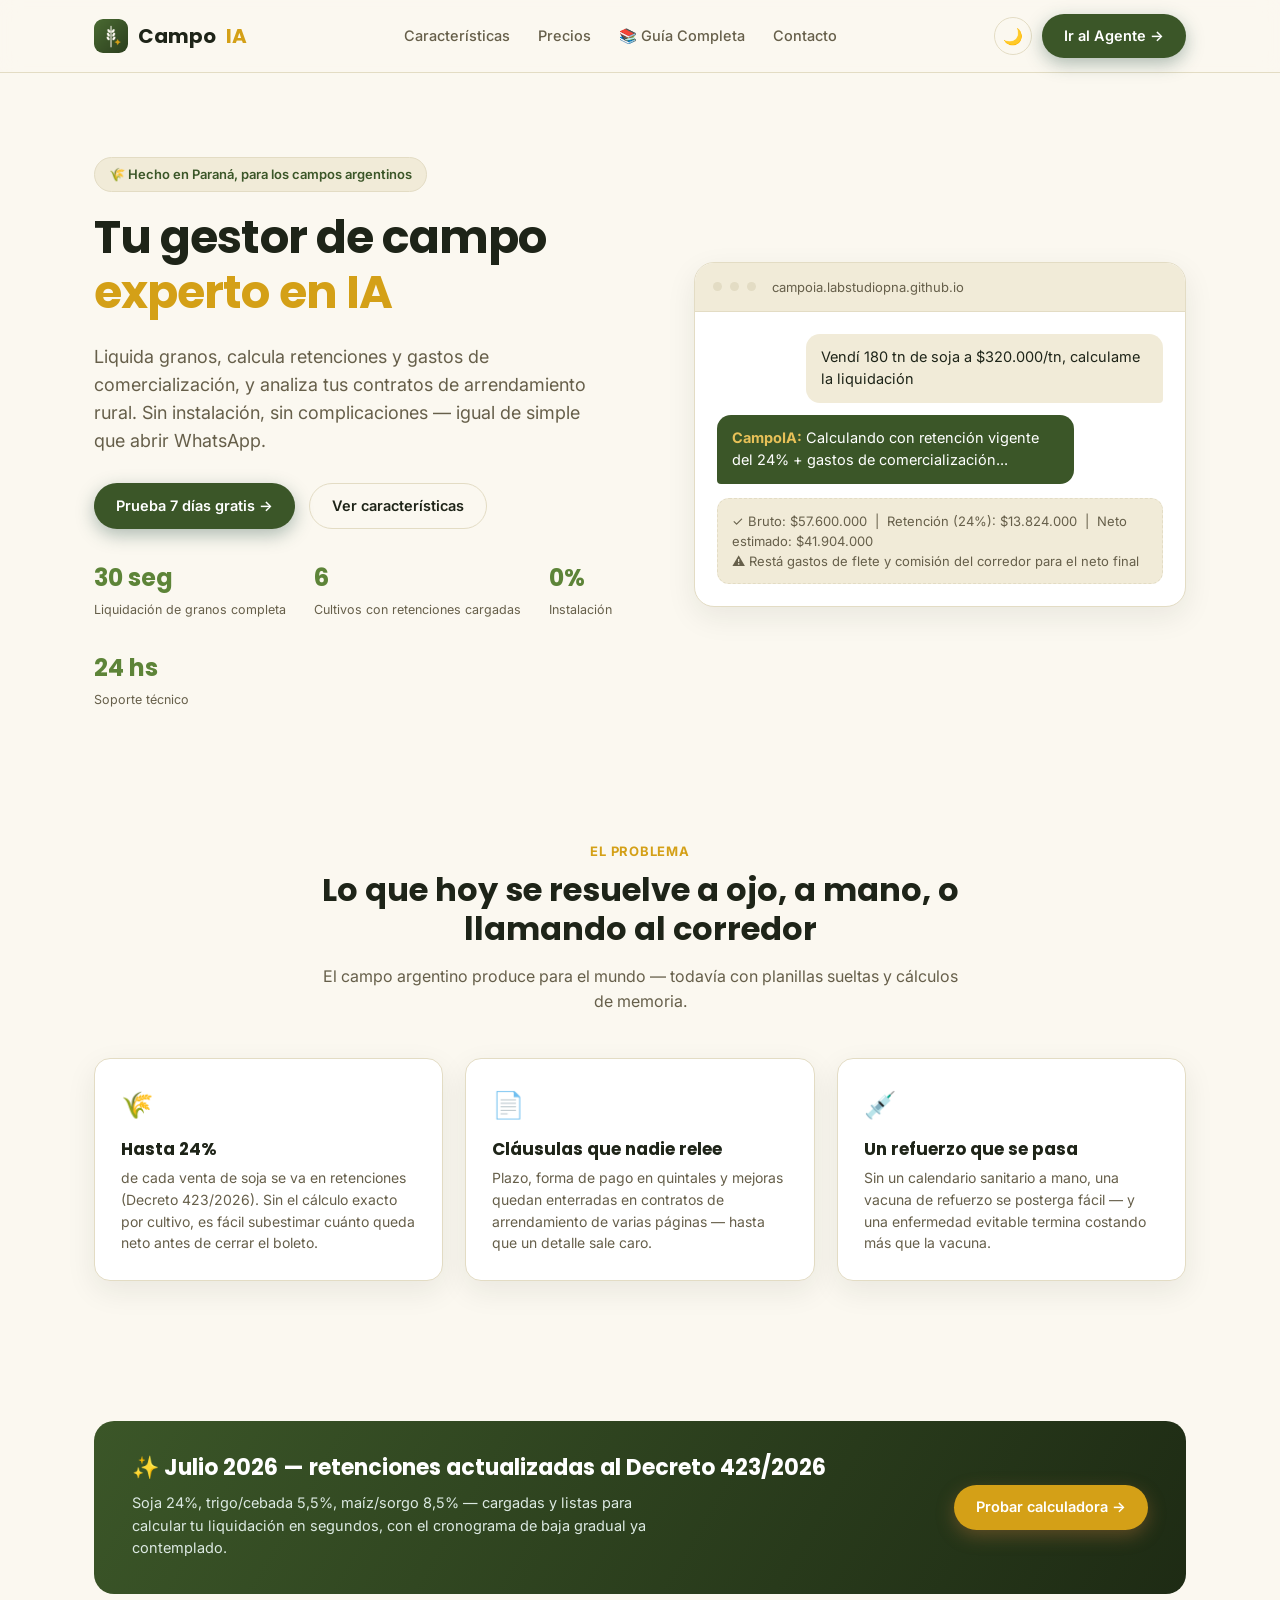
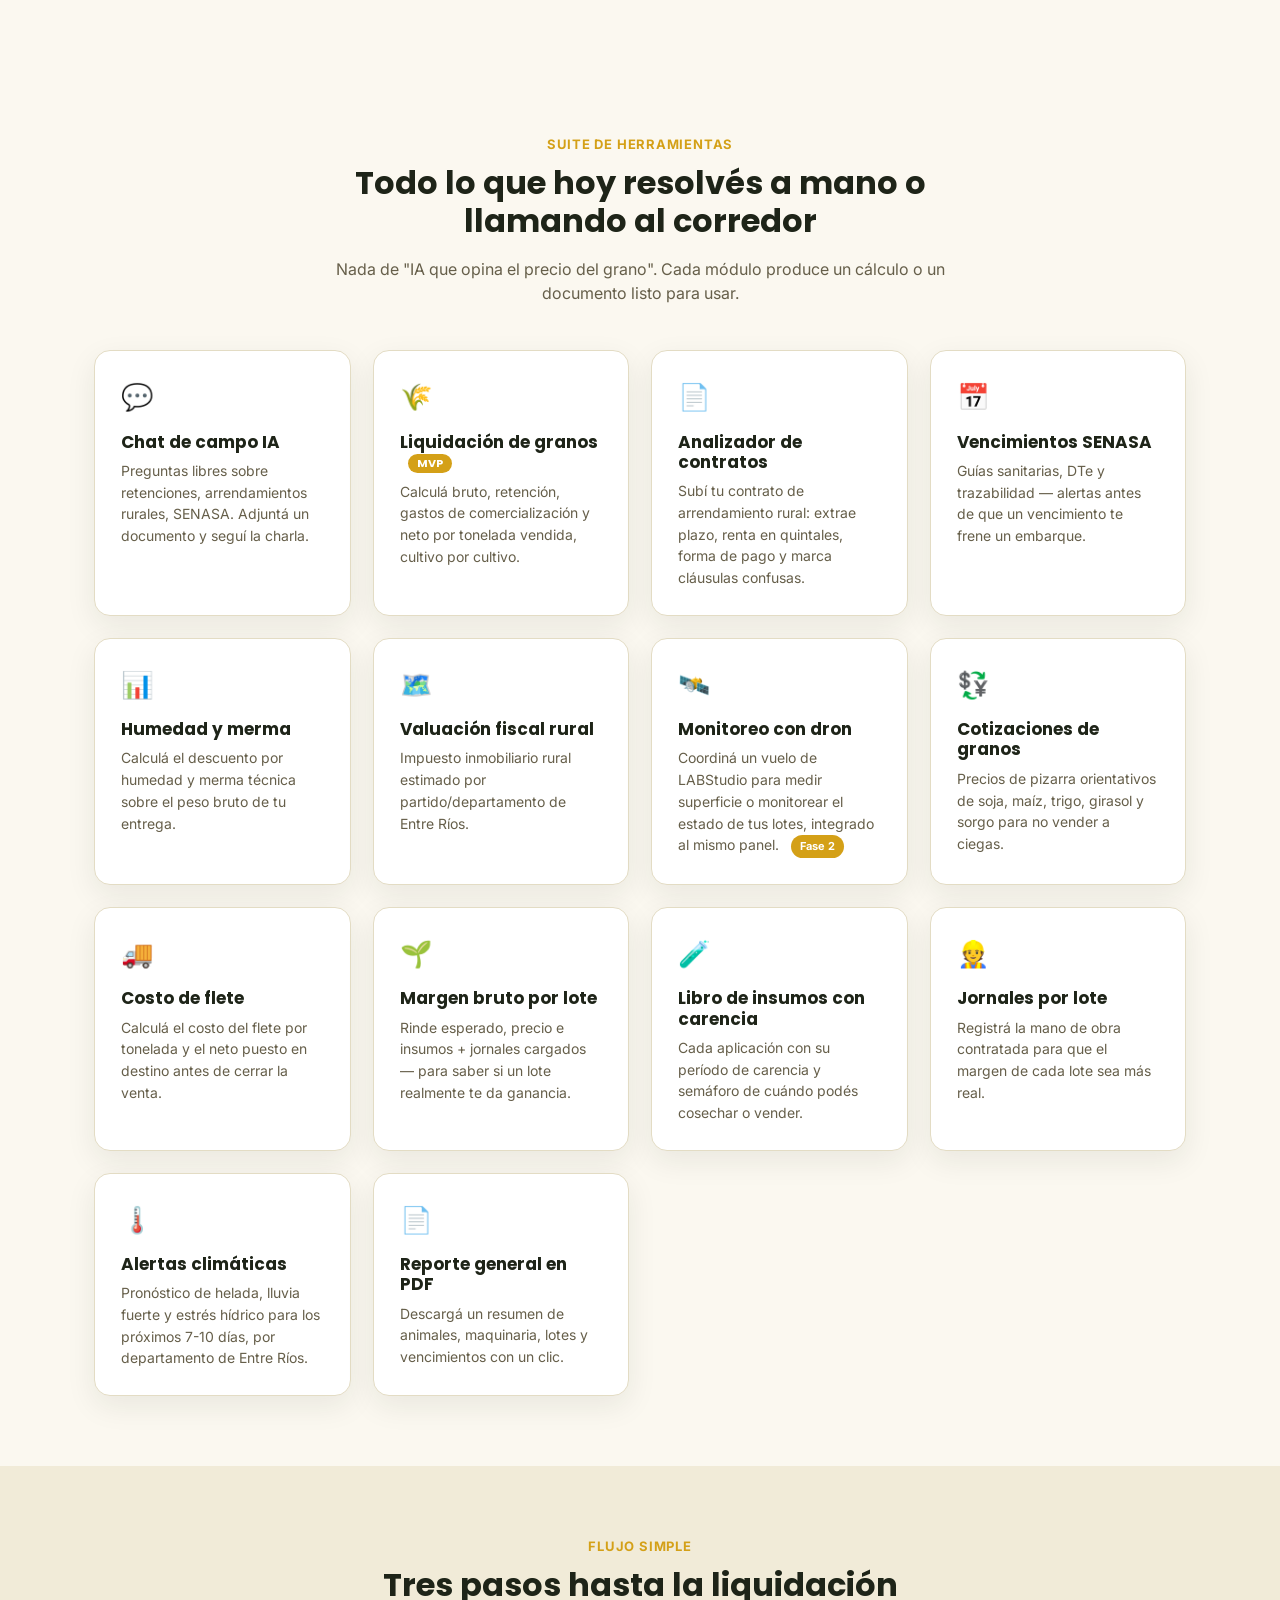
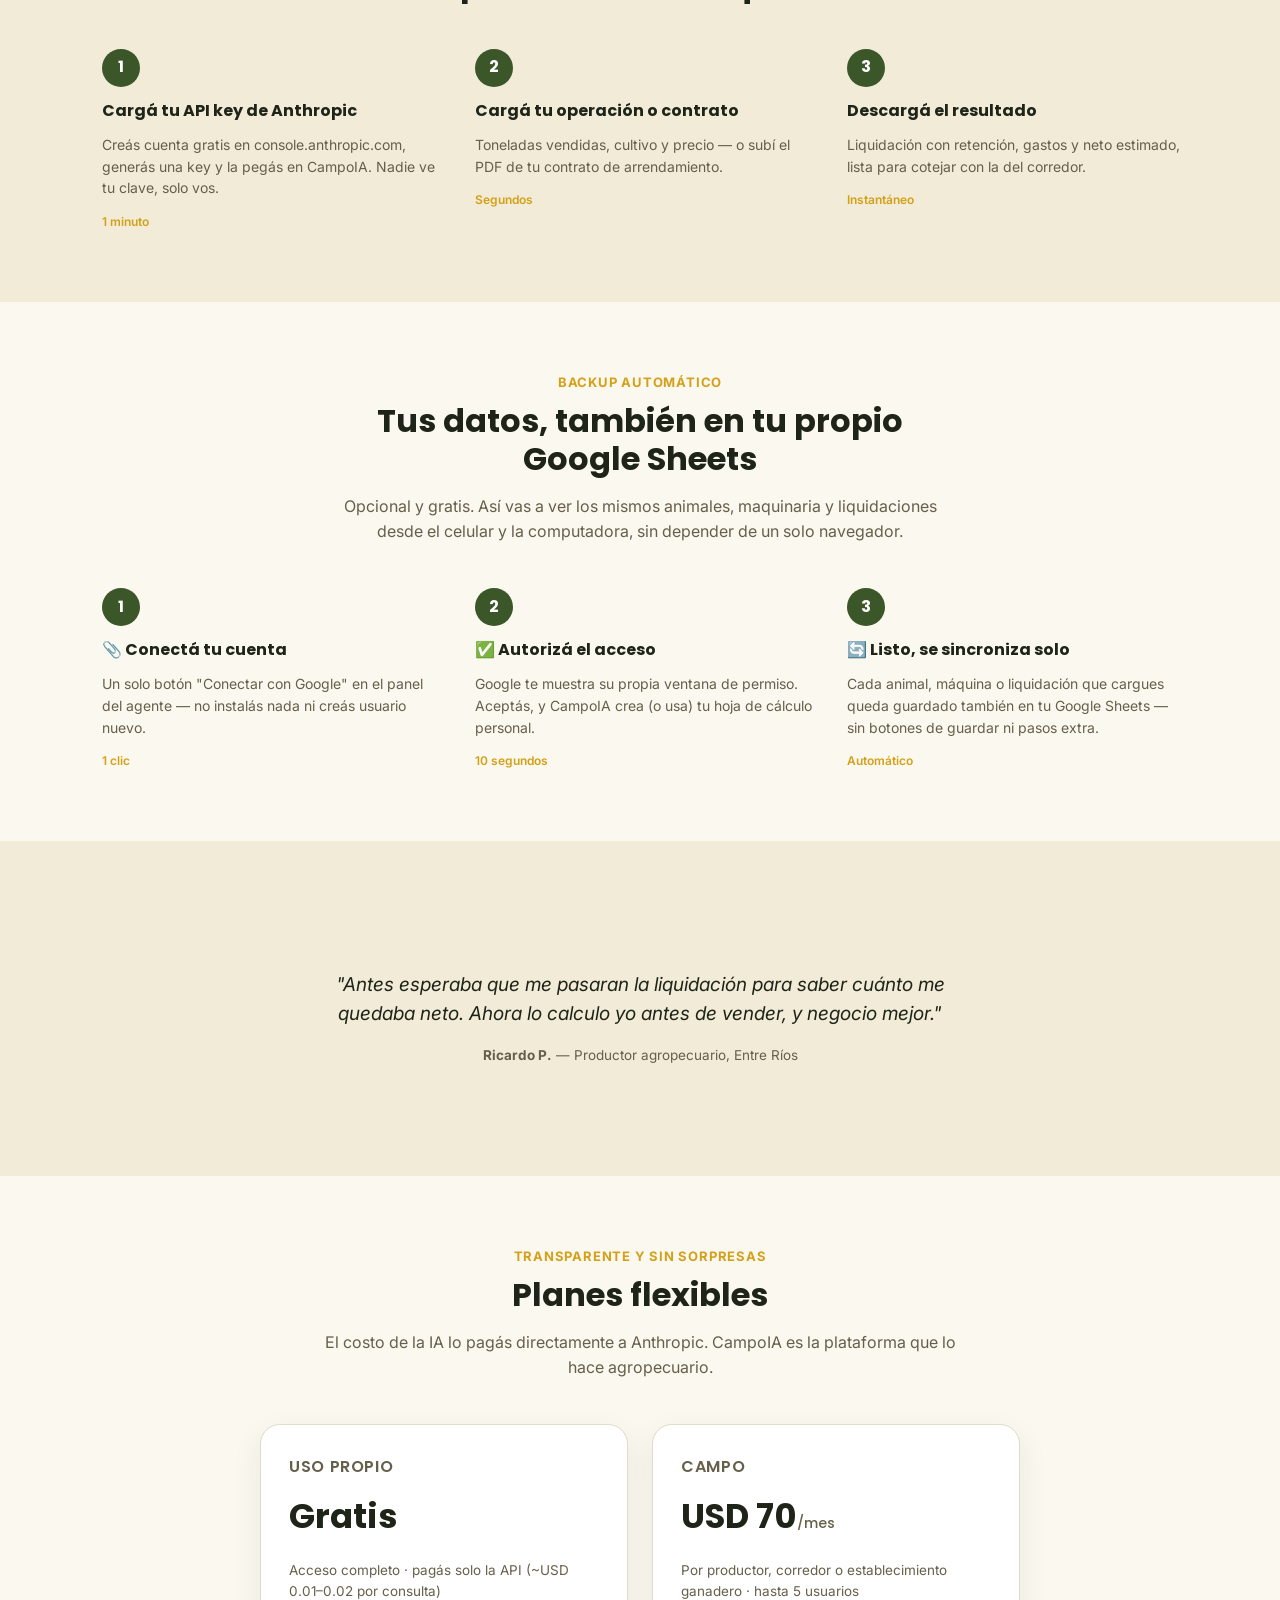
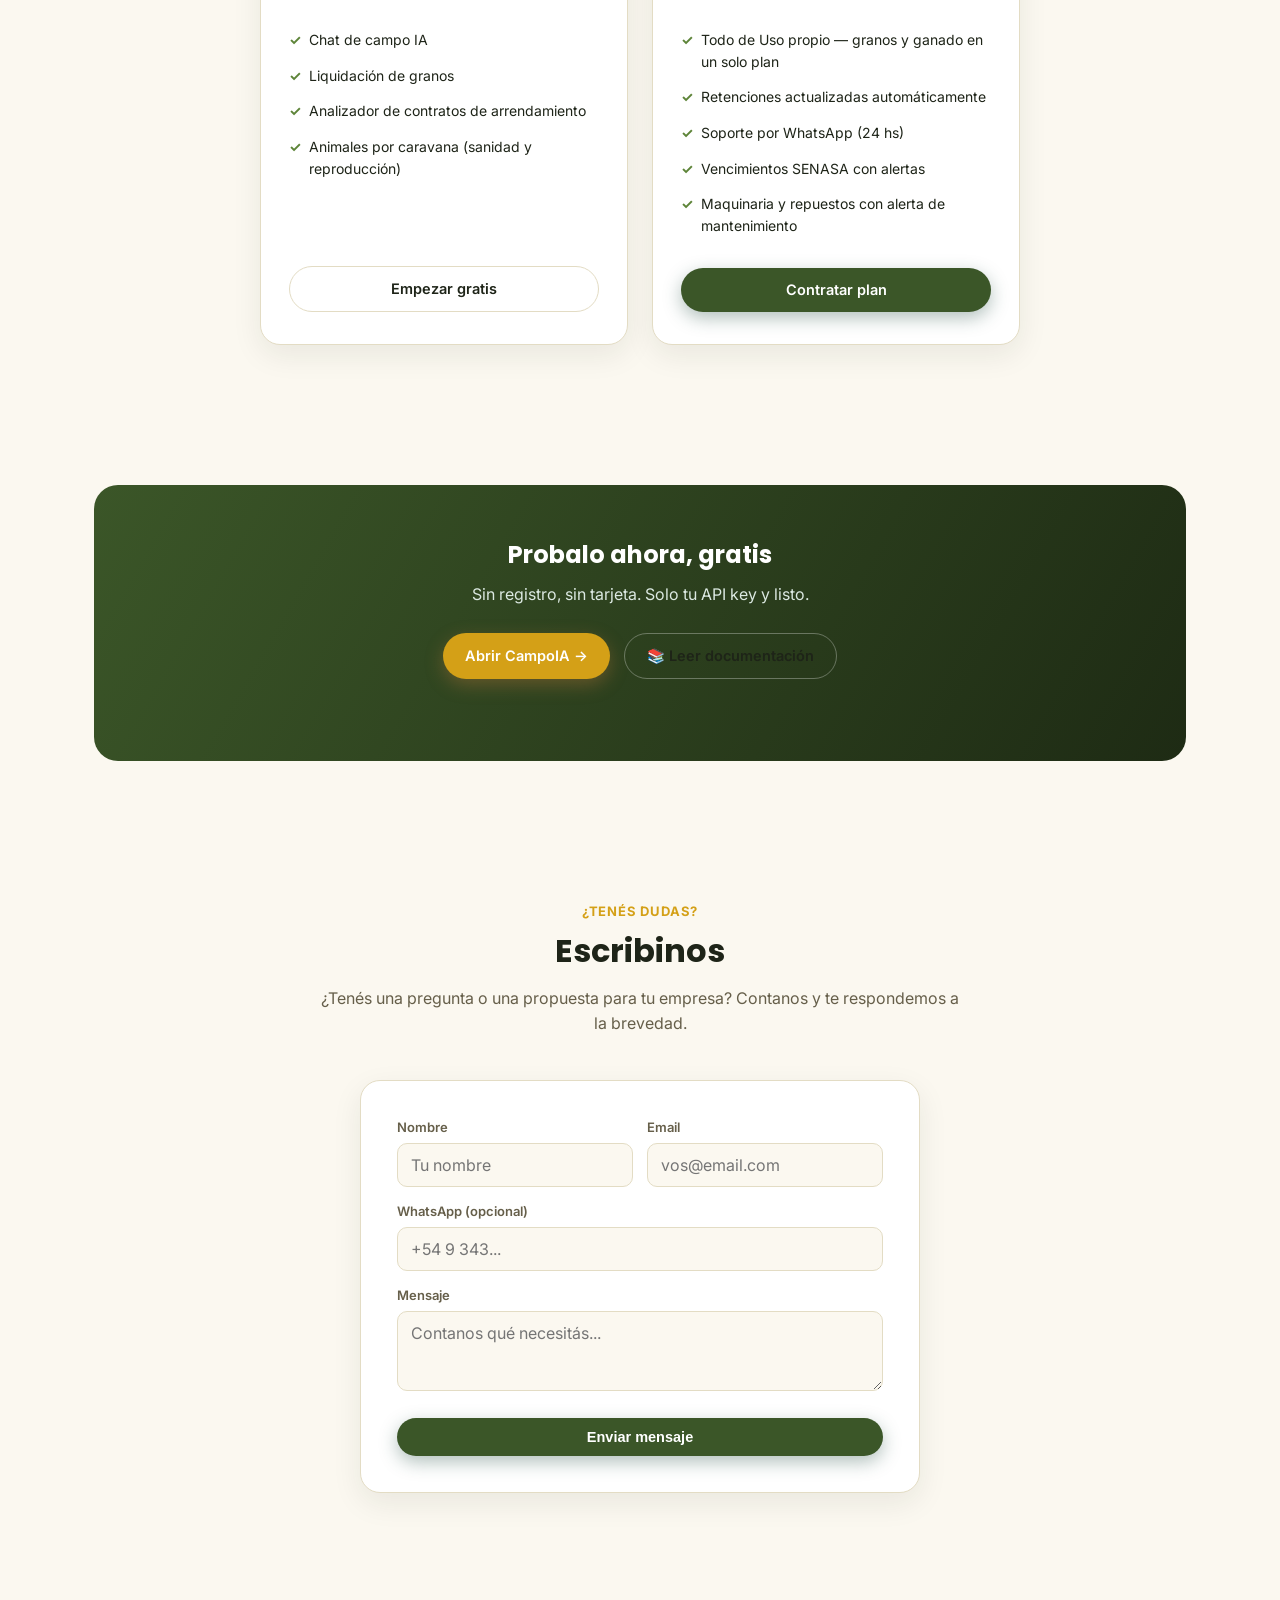
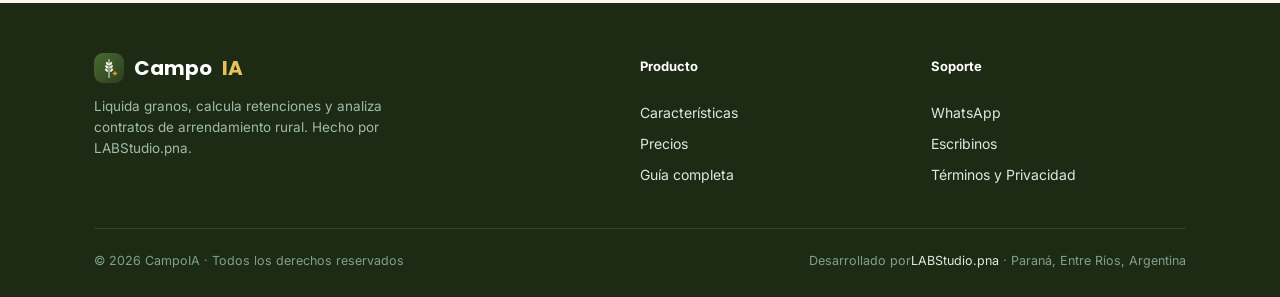
==== index.html @ 4725d227 "Update text in hero section for clarity" ====
<!doctype html>
<html lang="es">
<head>
<meta charset="UTF-8">
<meta name="viewport" content="width=device-width, initial-scale=1.0">
<title>CampoIA — Tu gestor de campo experto en IA</title>
<meta name="description" content="Liquida granos, calcula retenciones y analiza contratos de arrendamiento rural con IA. Hecho para productores y corredores de Entre Ríos. Sin instalación, sin complicaciones.">

<link rel="icon" type="image/png" sizes="32x32" href="favicon-32.png">
<link rel="icon" type="image/png" sizes="16x16" href="favicon-16.png">
<link rel="icon" type="image/png" sizes="192x192" href="favicon-192.png">
<link rel="icon" type="image/png" sizes="512x512" href="favicon-512.png">
<link rel="apple-touch-icon" sizes="180x180" href="apple-touch-icon.png">
<link rel="shortcut icon" href="favicon.ico">
<link rel="manifest" href="site.webmanifest">
<meta name="theme-color" content="#3B5628">
<meta name="apple-mobile-web-app-capable" content="yes">
<meta name="apple-mobile-web-app-title" content="CampoIA">

<meta property="og:type" content="website">
<meta property="og:title" content="CampoIA — Tu gestor de campo experto en IA">
<meta property="og:description" content="Liquida granos, calcula retenciones y analiza contratos de arrendamiento rural con IA. Sin instalación, sin complicaciones.">
<meta property="og:image" content="https://labstudiopna.github.io/CampoIA/og-image.png">
<meta property="og:image:width" content="1200">
<meta property="og:image:height" content="630">
<meta property="og:url" content="https://labstudiopna.github.io/CampoIA/">
<meta name="twitter:card" content="summary_large_image">
<meta name="twitter:title" content="CampoIA — Tu gestor de campo experto en IA">
<meta name="twitter:description" content="Liquida granos, calcula retenciones y analiza contratos de arrendamiento rural.">
<meta name="twitter:image" content="https://labstudiopna.github.io/CampoIA/og-image.png">

<link rel="preconnect" href="https://fonts.googleapis.com">
<link href="https://fonts.googleapis.com/css2?family=Inter:wght@400;500;600;700&family=Poppins:wght@600;700&display=swap" rel="stylesheet">
<link rel="stylesheet" href="style.css">
</head>
<body>

<header class="site">
  <nav class="nav">
    <a href="#" class="brand"><img src="favicon-192.png" alt="CampoIA" style="width:34px;height:34px;border-radius:9px;"> Campo<span class="ia">IA</span></a>
    <div class="navlinks">
      <a href="#features">Características</a>
      <a href="#pricing">Precios</a>
      <a href="guia-completa.html">📚 Guía Completa</a>
      <a href="#contacto">Contacto</a>
      <a href="agente-campo.html" class="mobile-only-cta">Ir al Agente →</a>
    </div>
    <div class="nav-actions">
      <button class="theme-toggle" id="themeToggle" title="Modo claro/oscuro">🌙</button>
      <a href="agente-campo.html" class="btn btn-primary">Ir al Agente →</a>
      <button class="hamburger" id="hamburgerBtn" aria-label="Abrir menú">☰</button>
    </div>
  </nav>
</header>

<section class="hero">
  <div class="container hero-grid">
    <div>
      <span class="pill">🌾 Hecho en Paraná, para los campos argentinos</span>
      <h1>Tu gestor de campo <span>experto en IA</span></h1>
      <p class="lead">Liquida granos, calcula retenciones y gastos de comercialización, y analiza tus contratos de arrendamiento rural. Sin instalación, sin complicaciones — igual de simple que abrir WhatsApp.</p>
      <div class="hero-cta">
        <a href="agente-campo.html" class="btn btn-primary">Prueba 7 días gratis →</a>
        <a href="#features" class="btn btn-ghost">Ver características</a>
      </div>
      <div class="hero-stats">
        <div class="stat"><b>30 seg</b><span>Liquidación de granos completa</span></div>
        <div class="stat"><b>6</b><span>Cultivos con retenciones cargadas</span></div>
        <div class="stat"><b>0%</b><span>Instalación</span></div>
        <div class="stat"><b>24 hs</b><span>Soporte técnico</span></div>
      </div>
    </div>
    <div class="mock">
      <div class="mock-head"><span class="dot"></span><span class="dot"></span><span class="dot"></span>&nbsp; campoia.labstudiopna.github.io</div>
      <div class="mock-body">
        <div class="msg user">Vendí 180 tn de soja a $320.000/tn, calculame la liquidación</div>
        <div class="msg bot"><b>CampoIA:</b> Calculando con retención vigente del 24% + gastos de comercialización...</div>
        <div class="mock-result">✓ Bruto: $57.600.000 &nbsp;|&nbsp; Retención (24%): $13.824.000 &nbsp;|&nbsp; Neto estimado: $41.904.000<br>⚠️ Restá gastos de flete y comisión del corredor para el neto final</div>
      </div>
    </div>
  </div>
</section>

<section>
  <div class="container">
    <div class="section-head">
      <span class="eyebrow">El problema</span>
      <h2>Lo que hoy se resuelve a ojo, a mano, o llamando al corredor</h2>
      <p class="muted">El campo argentino produce para el mundo — todavía con planillas sueltas y cálculos de memoria.</p>
    </div>
    <div class="grid cols-3">
      <div class="card">
        <span class="icon">🌾</span>
        <h3>Hasta 24%</h3>
        <p>de cada venta de soja se va en retenciones (Decreto 423/2026). Sin el cálculo exacto por cultivo, es fácil subestimar cuánto queda neto antes de cerrar el boleto.</p>
      </div>
      <div class="card">
        <span class="icon">📄</span>
        <h3>Cláusulas que nadie relee</h3>
        <p>Plazo, forma de pago en quintales y mejoras quedan enterradas en contratos de arrendamiento de varias páginas — hasta que un detalle sale caro.</p>
      </div>
      <div class="card">
        <span class="icon">💉</span>
        <h3>Un refuerzo que se pasa</h3>
        <p>Sin un calendario sanitario a mano, una vacuna de refuerzo se posterga fácil — y una enfermedad evitable termina costando más que la vacuna.</p>
      </div>
    </div>
  </div>
</section>

<section id="features">
  <div class="container">
    <div class="banner">
      <div>
        <h3>✨ Julio 2026 — retenciones actualizadas al Decreto 423/2026</h3>
        <p>Soja 24%, trigo/cebada 5,5%, maíz/sorgo 8,5% — cargadas y listas para calcular tu liquidación en segundos, con el cronograma de baja gradual ya contemplado.</p>
      </div>
      <a href="agente-campo.html" class="btn btn-accent">Probar calculadora →</a>
    </div>
  </div>
</section>

<section>
  <div class="container">
    <div class="section-head">
      <span class="eyebrow">Suite de herramientas</span>
      <h2>Todo lo que hoy resolvés a mano o llamando al corredor</h2>
      <p class="muted">Nada de "IA que opina el precio del grano". Cada módulo produce un cálculo o un documento listo para usar.</p>
    </div>
    <div class="grid cols-4">
      <div class="card"><span class="icon">💬</span><h3>Chat de campo IA</h3><p>Preguntas libres sobre retenciones, arrendamientos rurales, SENASA. Adjuntá un documento y seguí la charla.</p></div>
      <div class="card"><span class="icon">🌾</span><h3>Liquidación de granos <span class="badge">MVP</span></h3><p>Calculá bruto, retención, gastos de comercialización y neto por tonelada vendida, cultivo por cultivo.</p></div>
      <div class="card"><span class="icon">📄</span><h3>Analizador de contratos</h3><p>Subí tu contrato de arrendamiento rural: extrae plazo, renta en quintales, forma de pago y marca cláusulas confusas.</p></div>
      <div class="card"><span class="icon">📅</span><h3>Vencimientos SENASA</h3><p>Guías sanitarias, DTe y trazabilidad — alertas antes de que un vencimiento te frene un embarque.</p></div>
      <div class="card"><span class="icon">📊</span><h3>Humedad y merma</h3><p>Calculá el descuento por humedad y merma técnica sobre el peso bruto de tu entrega.</p></div>
      <div class="card"><span class="icon">🗺️</span><h3>Valuación fiscal rural</h3><p>Impuesto inmobiliario rural estimado por partido/departamento de Entre Ríos.</p></div>
      <div class="card"><span class="icon">🛰️</span><h3>Monitoreo con dron</h3><p>Coordiná un vuelo de LABStudio para medir superficie o monitorear el estado de tus lotes, integrado al mismo panel. <span class="badge">Fase 2</span></p></div>
      <div class="card"><span class="icon">💱</span><h3>Cotizaciones de granos</h3><p>Precios de pizarra orientativos de soja, maíz, trigo, girasol y sorgo para no vender a ciegas.</p></div>
      <div class="card"><span class="icon">🚚</span><h3>Costo de flete</h3><p>Calculá el costo del flete por tonelada y el neto puesto en destino antes de cerrar la venta.</p></div>
      <div class="card"><span class="icon">🌱</span><h3>Margen bruto por lote</h3><p>Rinde esperado, precio e insumos + jornales cargados — para saber si un lote realmente te da ganancia.</p></div>
      <div class="card"><span class="icon">🧪</span><h3>Libro de insumos con carencia</h3><p>Cada aplicación con su período de carencia y semáforo de cuándo podés cosechar o vender.</p></div>
      <div class="card"><span class="icon">👷</span><h3>Jornales por lote</h3><p>Registrá la mano de obra contratada para que el margen de cada lote sea más real.</p></div>
      <div class="card"><span class="icon">🌡️</span><h3>Alertas climáticas</h3><p>Pronóstico de helada, lluvia fuerte y estrés hídrico para los próximos 7-10 días, por departamento de Entre Ríos.</p></div>
      <div class="card"><span class="icon">📄</span><h3>Reporte general en PDF</h3><p>Descargá un resumen de animales, maquinaria, lotes y vencimientos con un clic.</p></div>
    </div>
  </div>
</section>

<section style="background:var(--bg-alt);">
  <div class="container">
    <div class="section-head">
      <span class="eyebrow">Flujo simple</span>
      <h2>Tres pasos hasta la liquidación</h2>
    </div>
    <div class="steps">
      <div class="step">
        <div class="num">1</div>
        <h4>Cargá tu API key de Anthropic</h4>
        <p>Creás cuenta gratis en console.anthropic.com, generás una key y la pegás en CampoIA. Nadie ve tu clave, solo vos.</p>
        <span class="time">1 minuto</span>
      </div>
      <div class="step">
        <div class="num">2</div>
        <h4>Cargá tu operación o contrato</h4>
        <p>Toneladas vendidas, cultivo y precio — o subí el PDF de tu contrato de arrendamiento.</p>
        <span class="time">Segundos</span>
      </div>
      <div class="step">
        <div class="num">3</div>
        <h4>Descargá el resultado</h4>
        <p>Liquidación con retención, gastos y neto estimado, lista para cotejar con la del corredor.</p>
        <span class="time">Instantáneo</span>
      </div>
    </div>
  </div>
</section>

<section>
  <div class="container">
    <div class="section-head">
      <span class="eyebrow">Backup automático</span>
      <h2>Tus datos, también en tu propio Google Sheets</h2>
      <p class="muted">Opcional y gratis. Así vas a ver los mismos animales, maquinaria y liquidaciones desde el celular y la computadora, sin depender de un solo navegador.</p>
    </div>
    <div class="steps">
      <div class="step">
        <div class="num">1</div>
        <h4>📎 Conectá tu cuenta</h4>
        <p>Un solo botón "Conectar con Google" en el panel del agente — no instalás nada ni creás usuario nuevo.</p>
        <span class="time">1 clic</span>
      </div>
      <div class="step">
        <div class="num">2</div>
        <h4>✅ Autorizá el acceso</h4>
        <p>Google te muestra su propia ventana de permiso. Aceptás, y CampoIA crea (o usa) tu hoja de cálculo personal.</p>
        <span class="time">10 segundos</span>
      </div>
      <div class="step">
        <div class="num">3</div>
        <h4>🔄 Listo, se sincroniza solo</h4>
        <p>Cada animal, máquina o liquidación que cargues queda guardado también en tu Google Sheets — sin botones de guardar ni pasos extra.</p>
        <span class="time">Automático</span>
      </div>
    </div>
  </div>
</section>

<section style="background:var(--bg-alt);">
  <div class="container">
    <div class="quote">
      <p>"Antes esperaba que me pasaran la liquidación para saber cuánto me quedaba neto. Ahora lo calculo yo antes de vender, y negocio mejor."</p>
      <div class="who"><b>Ricardo P.</b> — Productor agropecuario, Entre Ríos</div>
    </div>
  </div>
</section>

<section id="pricing">
  <div class="container">
    <div class="section-head">
      <span class="eyebrow">Transparente y sin sorpresas</span>
      <h2>Planes flexibles</h2>
      <p class="muted">El costo de la IA lo pagás directamente a Anthropic. CampoIA es la plataforma que lo hace agropecuario.</p>
    </div>
    <div class="pricing-grid">
      <div class="plan">
        <h3>Uso propio</h3>
        <div class="price">Gratis</div>
        <p class="desc">Acceso completo · pagás solo la API (~USD 0.01–0.02 por consulta)</p>
        <ul>
          <li>Chat de campo IA</li>
          <li>Liquidación de granos</li>
          <li>Analizador de contratos de arrendamiento</li>
          <li>Animales por caravana (sanidad y reproducción)</li>
        </ul>
        <a href="agente-campo.html" class="btn btn-ghost">Empezar gratis</a>
      </div>
      <div class="plan">
        <h3>Campo</h3>
        <div class="price">USD 70<small>/mes</small></div>
        <p class="desc">Por productor, corredor o establecimiento ganadero · hasta 5 usuarios</p>
        <ul>
          <li>Todo de Uso propio — granos y ganado en un solo plan</li>
          <li>Retenciones actualizadas automáticamente</li>
          <li>Soporte por WhatsApp (24 hs)</li>
          <li>Vencimientos SENASA con alertas</li>
          <li>Maquinaria y repuestos con alerta de mantenimiento</li>
        </ul>
        <a href="agente-campo.html" class="btn btn-primary">Contratar plan</a>
      </div>
    </div>
  </div>
</section>

<section>
  <div class="container">
    <div class="cta-final">
      <h2>Probalo ahora, gratis</h2>
      <p>Sin registro, sin tarjeta. Solo tu API key y listo.</p>
      <div class="hero-cta">
        <a href="agente-campo.html" class="btn btn-accent">Abrir CampoIA →</a>
        <a href="guia-completa.html" class="btn btn-ghost" style="border-color:rgba(255,255,255,.3);">📚 Leer documentación</a>
      </div>
    </div>
  </div>
</section>

<section id="contacto">
  <div class="container">
    <div class="section-head">
      <span class="eyebrow">¿Tenés dudas?</span>
      <h2>Escribinos</h2>
      <p class="muted">¿Tenés una pregunta o una propuesta para tu empresa? Contanos y te respondemos a la brevedad.</p>
    </div>
    <form class="waitlist" id="contactForm" action="https://formspree.io/f/mwvgvgkj" method="POST">
      <div class="row">
        <div>
          <label for="cf-name">Nombre</label>
          <input id="cf-name" type="text" name="name" required placeholder="Tu nombre">
        </div>
        <div>
          <label for="cf-email">Email</label>
          <input id="cf-email" type="email" name="email" required placeholder="vos@email.com">
        </div>
      </div>
      <div class="row">
        <div class="full">
          <label for="cf-whatsapp">WhatsApp (opcional)</label>
          <input id="cf-whatsapp" type="tel" name="whatsapp" placeholder="+54 9 343...">
        </div>
      </div>
      <div class="row">
        <div class="full">
          <label for="cf-msg">Mensaje</label>
          <textarea id="cf-msg" name="message" required placeholder="Contanos qué necesitás..."></textarea>
        </div>
      </div>
      <input type="hidden" name="_subject" value="Nuevo contacto — CampoIA">
      <button type="submit" class="btn btn-primary">Enviar mensaje</button>
      <div class="form-success" id="cfSuccess">✓ ¡Listo! Recibimos tu mensaje, te respondemos a la brevedad.</div>
    </form>
  </div>
</section>

<footer class="site">
  <div class="container">
    <div class="foot-grid">
      <div class="foot-brand">
        <a href="#" class="brand"><img src="favicon-192.png" alt="CampoIA" style="width:30px;height:30px;"> Campo<span class="ia" style="color:var(--accent-light);">IA</span></a>
        <p style="margin-top:12px;max-width:320px;">Liquida granos, calcula retenciones y analiza contratos de arrendamiento rural. Hecho por LABStudio.pna.</p>
      </div>
      <div class="foot-links">
        <b style="color:#fff;font-size:13px;">Producto</b><br><br>
        <a href="#features">Características</a>
        <a href="#pricing">Precios</a>
        <a href="guia-completa.html">Guía completa</a>
      </div>
      <div class="foot-links">
        <b style="color:#fff;font-size:13px;">Soporte</b><br><br>
        <a href="https://wa.me/5493435344597?text=Hola,%20quiero%20info%20sobre%20CampoIA">WhatsApp</a>
        <a href="#contacto">Escribinos</a>
        <a href="terminos.html">Términos y Privacidad</a>
      </div>
    </div>
    <div class="foot-bottom">
      <span>© 2026 CampoIA · Todos los derechos reservados</span>
      <span>Desarrollado por<a href="https://labstudiopna.github.io" target="_blank">LABStudio.pna</a> · Paraná, Entre Ríos, Argentina</span>
    </div>
  </div>
</footer>

<script>
  const toggle = document.getElementById('themeToggle');
  const root = document.documentElement;
  function applyTheme(t){ root.setAttribute('data-theme', t); toggle.textContent = t === 'dark' ? '☀️' : '🌙'; }
  applyTheme('light');
  toggle.addEventListener('click', () => {
    const current = root.getAttribute('data-theme');
    applyTheme(current === 'dark' ? 'light' : 'dark');
  });

  const hamburgerBtn = document.getElementById('hamburgerBtn');
  const navlinksEl = document.querySelector('.navlinks');
  if (hamburgerBtn && navlinksEl) {
    hamburgerBtn.addEventListener('click', () => {
      const isOpen = navlinksEl.classList.toggle('open');
      hamburgerBtn.textContent = isOpen ? '✕' : '☰';
    });
    navlinksEl.querySelectorAll('a').forEach(a => a.addEventListener('click', () => {
      navlinksEl.classList.remove('open');
      hamburgerBtn.textContent = '☰';
    }));
  }

  const cfForm = document.getElementById('contactForm');
  const cfSuccess = document.getElementById('cfSuccess');
  if (cfForm) {
    cfForm.addEventListener('submit', async (e) => {
      e.preventDefault();
      const btn = cfForm.querySelector('button[type="submit"]');
      const originalText = btn.textContent;
      btn.textContent = 'Enviando...';
      btn.disabled = true;
      try {
        const res = await fetch(cfForm.action, {
          method: 'POST',
          body: new FormData(cfForm),
          headers: { 'Accept': 'application/json' }
        });
        if (res.ok) {
          cfForm.reset();
          cfSuccess.style.display = 'block';
        } else {
          alert('No se pudo enviar. Probá de nuevo o escribinos por WhatsApp.');
        }
      } catch (err) {
        alert('No se pudo enviar. Probá de nuevo o escribinos por WhatsApp.');
      } finally {
        btn.textContent = originalText;
        btn.disabled = false;
      }
    });
  }
</script>
</body>
</html>
---- style.css ----
:root{
  --brand:#3B5628;
  --brand-dark:#1E2B14;
  --brand-light:#5D8438;
  --accent:#D4A017;
  --accent-light:#E8C158;
  --bg:#FBF8F0;
  --bg-alt:#F1EBD8;
  --card:#FFFFFF;
  --text:#1E2418;
  --text-muted:#665F4A;
  --border:#E3DCC4;
  --shadow: 0 10px 30px rgba(30,43,20,0.08);
  --radius: 16px;
}
[data-theme="dark"]{
  --bg:#161D0E;
  --bg-alt:#1E2B14;
  --card:#26331A;
  --text:#F1EBD8;
  --text-muted:#B3AF94;
  --border:#3A4A28;
  --shadow: 0 10px 30px rgba(0,0,0,0.35);
}
*{box-sizing:border-box;}
html{scroll-behavior:smooth;-webkit-text-size-adjust:100%;text-size-adjust:100%;}
html,body{max-width:100%;overflow-x:hidden;}
body{
  margin:0;
  font-family:'Inter','Segoe UI',system-ui,-apple-system,sans-serif;
  background:var(--bg);
  color:var(--text);
  transition:background .25s ease,color .25s ease;
  line-height:1.55;
}
img{max-width:100%;height:auto;}
h1,h2,h3,h4{
  font-family:'Poppins','Segoe UI',system-ui,sans-serif;
  color:var(--text);
  margin:0 0 .5em;
  line-height:1.2;
}
a{color:inherit;text-decoration:none;}
.container{max-width:1140px;margin:0 auto;padding:0 24px;}
.muted{color:var(--text-muted);}

/* Header */
header.site{
  position:sticky;top:0;z-index:50;
  background:color-mix(in srgb, var(--bg) 88%, transparent);
  backdrop-filter:blur(10px);
  border-bottom:1px solid var(--border);
}
.nav{display:flex;align-items:center;justify-content:space-between;padding:14px 24px;max-width:1140px;margin:0 auto;gap:10px;}
.brand{display:flex;align-items:center;gap:10px;font-weight:700;font-size:20px;font-family:'Poppins',sans-serif;}
.brand img{width:34px;height:34px;border-radius:9px;}
.brand .ia{color:var(--accent);}
.navlinks{display:flex;gap:28px;align-items:center;}
.navlinks a{font-size:14.5px;color:var(--text-muted);font-weight:500;}
.navlinks a:hover{color:var(--text);}
.nav-actions{display:flex;gap:10px;align-items:center;}
.mobile-only-cta{display:none;}
.hamburger{display:none;background:none;border:1px solid var(--border);border-radius:8px;width:38px;height:38px;cursor:pointer;font-size:18px;color:var(--text);}
.btn{
  display:inline-flex;align-items:center;justify-content:center;gap:8px;
  padding:11px 22px;border-radius:999px;font-weight:600;font-size:14.5px;
  cursor:pointer;border:none;transition:transform .15s ease, box-shadow .15s ease;
}
.btn-primary{background:var(--brand);color:#fff;box-shadow:0 6px 18px rgba(31,75,63,.35);}
.btn-primary:hover{transform:translateY(-2px);box-shadow:0 10px 24px rgba(31,75,63,.4);}
.btn-accent{background:var(--accent);color:#fff;box-shadow:0 6px 18px rgba(201,123,61,.35);}
.btn-accent:hover{transform:translateY(-2px);}
.btn-ghost{background:transparent;color:var(--text);border:1px solid var(--border);}
.theme-toggle{background:none;border:1px solid var(--border);width:38px;height:38px;border-radius:50%;cursor:pointer;font-size:16px;}

/* Hero */
.hero{padding:84px 0 60px;}
.hero-grid{display:grid;grid-template-columns:1.05fr .95fr;gap:56px;align-items:center;}
.pill{display:inline-flex;align-items:center;gap:8px;background:var(--bg-alt);border:1px solid var(--border);padding:6px 14px;border-radius:999px;font-size:13px;color:var(--brand);font-weight:600;margin-bottom:18px;}
.hero h1{font-size:46px;letter-spacing:-.02em;}
.hero h1 span{color:var(--accent);}
.hero p.lead{font-size:18px;color:var(--text-muted);max-width:520px;margin-bottom:28px;}
.hero-cta{display:flex;gap:14px;flex-wrap:wrap;margin-bottom:26px;}
.hero-stats{display:flex;gap:28px;margin-top:30px;flex-wrap:wrap;}
.stat b{display:block;font-size:24px;font-family:'Poppins',sans-serif;color:var(--brand-light);}
.stat span{font-size:12.5px;color:var(--text-muted);}

.mock{
  background:var(--card);border:1px solid var(--border);border-radius:20px;box-shadow:var(--shadow);
  overflow:hidden;
}
.mock-head{display:flex;align-items:center;gap:8px;padding:14px 18px;border-bottom:1px solid var(--border);background:var(--bg-alt);font-size:13px;color:var(--text-muted);}
.dot{width:9px;height:9px;border-radius:50%;background:var(--border);}
.mock-body{padding:22px;font-size:14.5px;}
.msg{max-width:80%;padding:12px 15px;border-radius:14px;margin-bottom:12px;}
.msg.user{background:var(--bg-alt);margin-left:auto;border-bottom-right-radius:4px;}
.msg.bot{background:var(--brand);color:#fff;border-bottom-left-radius:4px;}
.msg.bot b{color:var(--accent-light);}
.mock-result{margin-top:14px;background:var(--bg-alt);border:1px dashed var(--border);border-radius:12px;padding:12px 14px;font-size:13px;color:var(--text-muted);}

/* Sections */
section{padding:70px 0;}
.section-head{max-width:640px;margin:0 auto 44px;text-align:center;}
.eyebrow{color:var(--accent);font-weight:700;font-size:13px;letter-spacing:.06em;text-transform:uppercase;margin-bottom:10px;display:block;}
.section-head h2{font-size:32px;}

/* Feature banner (julio) */
.banner{
  background:linear-gradient(120deg,var(--brand) 0%,var(--brand-dark) 100%);
  border-radius:20px;padding:34px 38px;color:#fff;display:flex;justify-content:space-between;align-items:center;gap:24px;flex-wrap:wrap;
}
.banner h3{color:#fff;font-size:22px;}
.banner p{color:#DCE9E2;margin:0;max-width:520px;font-size:14.5px;}

/* Grid cards */
.grid{display:grid;gap:22px;}
.grid.cols-3{grid-template-columns:repeat(3,1fr);}
.grid.cols-4{grid-template-columns:repeat(4,1fr);}
.card{background:var(--card);border:1px solid var(--border);border-radius:var(--radius);padding:26px;box-shadow:var(--shadow);}
.card .icon{font-size:26px;display:inline-block;margin-bottom:14px;}
.card h3{font-size:17px;margin-bottom:8px;}
.card p{font-size:14px;color:var(--text-muted);margin:0;}
.badge{display:inline-block;font-size:11px;font-weight:700;padding:3px 9px;border-radius:999px;background:var(--accent);color:#fff;margin-left:8px;vertical-align:middle;}

/* Steps */
.steps{counter-reset:step;display:grid;grid-template-columns:repeat(3,1fr);gap:26px;}
.step{position:relative;padding-left:8px;}
.step .num{
  width:38px;height:38px;border-radius:50%;background:var(--brand);color:#fff;display:flex;align-items:center;justify-content:center;font-weight:700;margin-bottom:14px;font-family:'Poppins',sans-serif;
}
.step h4{font-size:16px;margin-bottom:6px;}
.step p{font-size:14px;color:var(--text-muted);}
.step .time{font-size:12px;color:var(--accent);font-weight:600;margin-top:6px;display:block;}

/* Roadmap */
.roadmap{position:relative;padding-left:0;}
.rm-item{display:grid;grid-template-columns:120px 1fr;gap:22px;padding:22px 0;border-top:1px solid var(--border);}
.rm-item:first-child{border-top:none;}
.rm-phase{font-family:'Poppins',sans-serif;font-weight:700;color:var(--brand-light);font-size:14px;}
.rm-status{display:inline-block;font-size:11px;font-weight:700;padding:3px 10px;border-radius:999px;margin-top:8px;}
.rm-status.now{background:rgba(201,123,61,.15);color:var(--accent);}
.rm-status.next{background:rgba(46,116,88,.15);color:var(--brand-light);}
.rm-status.later{background:var(--bg-alt);color:var(--text-muted);}
.rm-body h4{font-size:16.5px;margin-bottom:6px;}
.rm-body p{font-size:14px;color:var(--text-muted);margin:0 0 4px;}
.rm-body ul{margin:8px 0 0;padding-left:18px;font-size:13.5px;color:var(--text-muted);}

/* Pricing */
.pricing-grid{display:grid;grid-template-columns:repeat(2,1fr);gap:24px;align-items:stretch;max-width:760px;margin:0 auto;}
.plan{background:var(--card);border:1px solid var(--border);border-radius:20px;padding:32px 28px;display:flex;flex-direction:column;box-shadow:var(--shadow);}
.plan h3{font-size:16px;color:var(--text-muted);font-weight:600;text-transform:uppercase;letter-spacing:.04em;}
.plan .price{font-family:'Poppins',sans-serif;font-size:34px;font-weight:700;margin:6px 0 4px;}
.plan .price small{font-size:14px;color:var(--text-muted);font-weight:500;}
.plan .desc{font-size:13.5px;color:var(--text-muted);margin-bottom:20px;}
.plan ul{list-style:none;padding:0;margin:0 0 24px;flex:1;}
.plan li{font-size:14px;padding:7px 0;display:flex;gap:8px;color:var(--text);}
.plan li::before{content:"✓";color:var(--brand-light);font-weight:700;}

/* FAQ */
.faq-item{border-bottom:1px solid var(--border);padding:18px 0;}
.faq-item summary{cursor:pointer;font-weight:600;font-size:15.5px;list-style:none;display:flex;justify-content:space-between;align-items:center;}
.faq-item summary::-webkit-details-marker{display:none;}
.faq-item summary::after{content:"+";font-size:20px;color:var(--accent);}
.faq-item[open] summary::after{content:"–";}
.faq-item p{margin:12px 0 0;color:var(--text-muted);font-size:14.5px;}

/* Testimonial */
.quote{background:var(--bg-alt);border-radius:20px;padding:40px;text-align:center;max-width:760px;margin:0 auto;}
.quote p{font-size:19px;font-style:italic;margin-bottom:16px;}
.quote .who{font-size:13.5px;color:var(--text-muted);}

footer.site{background:var(--brand-dark);color:#DCE9E2;padding:50px 0 26px;margin-top:40px;}
footer.site a{color:#DCE9E2;}
.foot-grid{display:grid;grid-template-columns:2fr 1fr 1fr;gap:36px;margin-bottom:34px;}
.foot-brand .brand{color:#fff;}
footer.site p{font-size:13.5px;color:#9FBBAC;}
.foot-links a{display:block;margin-bottom:9px;font-size:14px;color:#CFE3D9;}
.foot-bottom{border-top:1px solid rgba(255,255,255,.1);padding-top:22px;font-size:12.5px;color:#7FA091;display:flex;justify-content:space-between;flex-wrap:wrap;gap:10px;}

.cta-final{background:linear-gradient(120deg,var(--brand) 0%, var(--brand-dark) 100%);border-radius:24px;padding:56px;text-align:center;color:#fff;}
.cta-final h2{color:#fff;}
.cta-final p{color:#DCE9E2;max-width:520px;margin:0 auto 26px;}
.cta-final .hero-cta{justify-content:center;}

/* Waitlist form */
.waitlist{max-width:560px;margin:0 auto;background:var(--card);border:1px solid var(--border);border-radius:20px;padding:36px;box-shadow:var(--shadow);}
.waitlist .row{display:grid;grid-template-columns:1fr 1fr;gap:14px;margin-bottom:14px;}
.waitlist label{display:block;font-size:13px;font-weight:600;color:var(--text-muted);margin-bottom:6px;}
.waitlist input,.waitlist select,.waitlist textarea{
  width:100%;padding:11px 13px;border-radius:10px;border:1px solid var(--border);
  background:var(--bg);color:var(--text);font-family:inherit;font-size:16px;
}
.waitlist textarea{resize:vertical;min-height:80px;}
.waitlist .full{grid-column:1 / -1;}
.waitlist button{width:100%;margin-top:6px;}
.form-note{font-size:12.5px;color:var(--text-muted);margin-top:14px;text-align:center;}
.form-success{display:none;background:rgba(46,116,88,.12);border:1px solid var(--brand-light);color:var(--brand-light);padding:14px;border-radius:10px;font-size:14px;margin-top:14px;text-align:center;}
@media(max-width:640px){.waitlist .row{grid-template-columns:1fr;}}

@media(max-width:920px){
  .hero-grid{grid-template-columns:1fr;}
  .grid.cols-3,.grid.cols-4{grid-template-columns:repeat(2,1fr);}
  .pricing-grid{grid-template-columns:1fr;}
  .steps{grid-template-columns:1fr;}
  .foot-grid{grid-template-columns:1fr;}
  .rm-item{grid-template-columns:1fr;}
  .hero h1{font-size:34px;}
  .banner{flex-direction:column;align-items:flex-start;}

  .hamburger{display:block;}
  .navlinks{
    display:flex;flex-direction:column;align-items:flex-start;gap:2px;
    position:fixed;top:66px;left:12px;right:12px;
    background:var(--card);border:1px solid var(--border);border-radius:14px;
    padding:10px;box-shadow:var(--shadow);
    max-height:0;overflow:hidden;opacity:0;pointer-events:none;
    transition:max-height .25s ease, opacity .2s ease;
    z-index:60;
  }
  .navlinks.open{max-height:400px;opacity:1;pointer-events:auto;}
  .navlinks a{width:100%;padding:12px 10px;border-radius:8px;}
  .navlinks a:hover{background:var(--bg-alt);}
}
@media(min-width:921px){
  .hamburger{display:none;}
}
@media(max-width:600px){
  .grid.cols-3,.grid.cols-4{grid-template-columns:1fr;}
  .venc-form{grid-template-columns:1fr;}
  .nav-actions .btn{display:none;}
  .mobile-only-cta{display:block;font-weight:600;color:var(--brand-light) !important;}
}
@media(max-width:480px){
  .container{padding:0 18px;}
  .hero{padding:48px 0 40px;}
  .hero h1{font-size:28px;}
  .hero p.lead{font-size:16px;}
  .hero-stats{gap:18px;}
  .hero-cta{flex-direction:column;align-items:stretch;}
  .hero-cta .btn{width:100%;}
  section{padding:48px 0;}
  .section-head h2{font-size:26px;}
  .cta-final{padding:34px 22px;}
  .cta-final .hero-cta{flex-direction:column;}
  .quote{padding:26px;}
  .quote p{font-size:16px;}
  .nav{padding:12px 16px;}
  .brand{font-size:16px;}
  .brand img{width:26px;height:26px;}
  .waitlist{padding:24px;}
  .nav-actions{gap:6px;}
  .theme-toggle{width:34px;height:34px;font-size:14px;}
  .hamburger{width:34px;height:34px;}
}
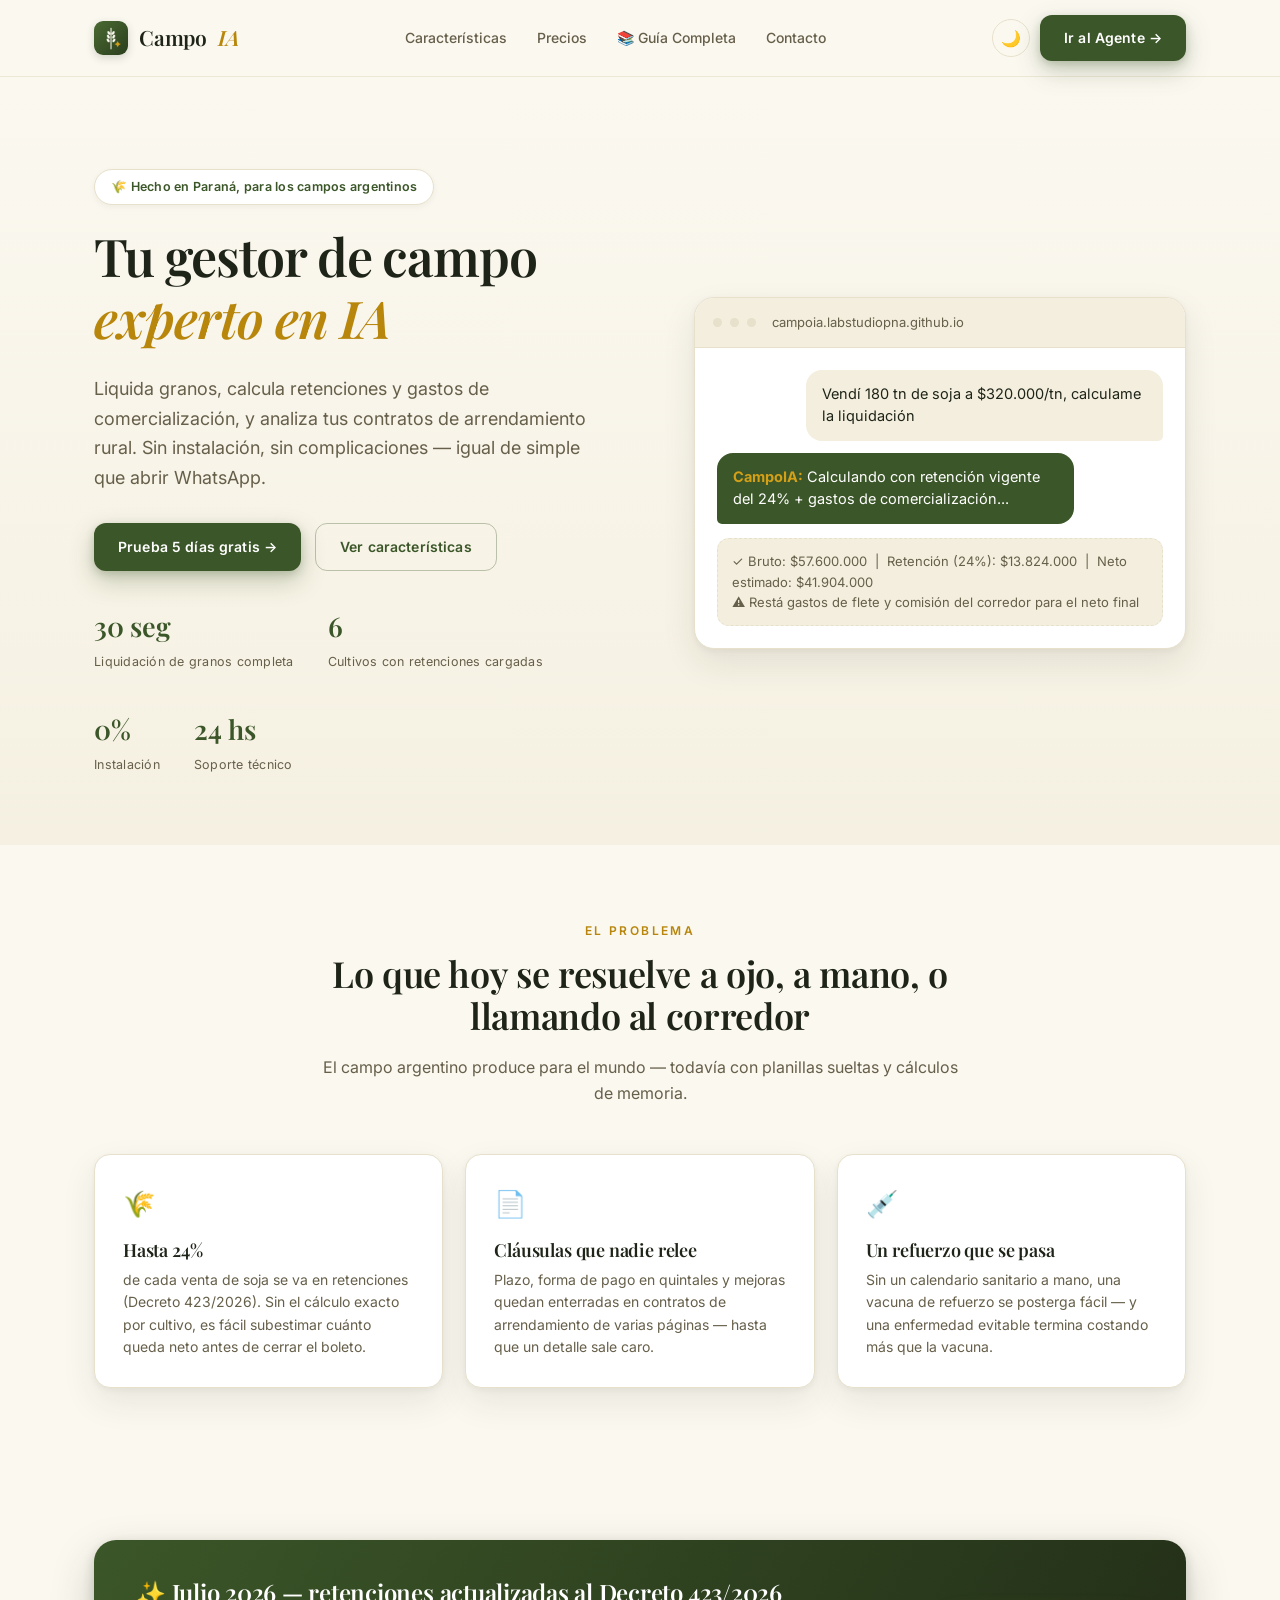
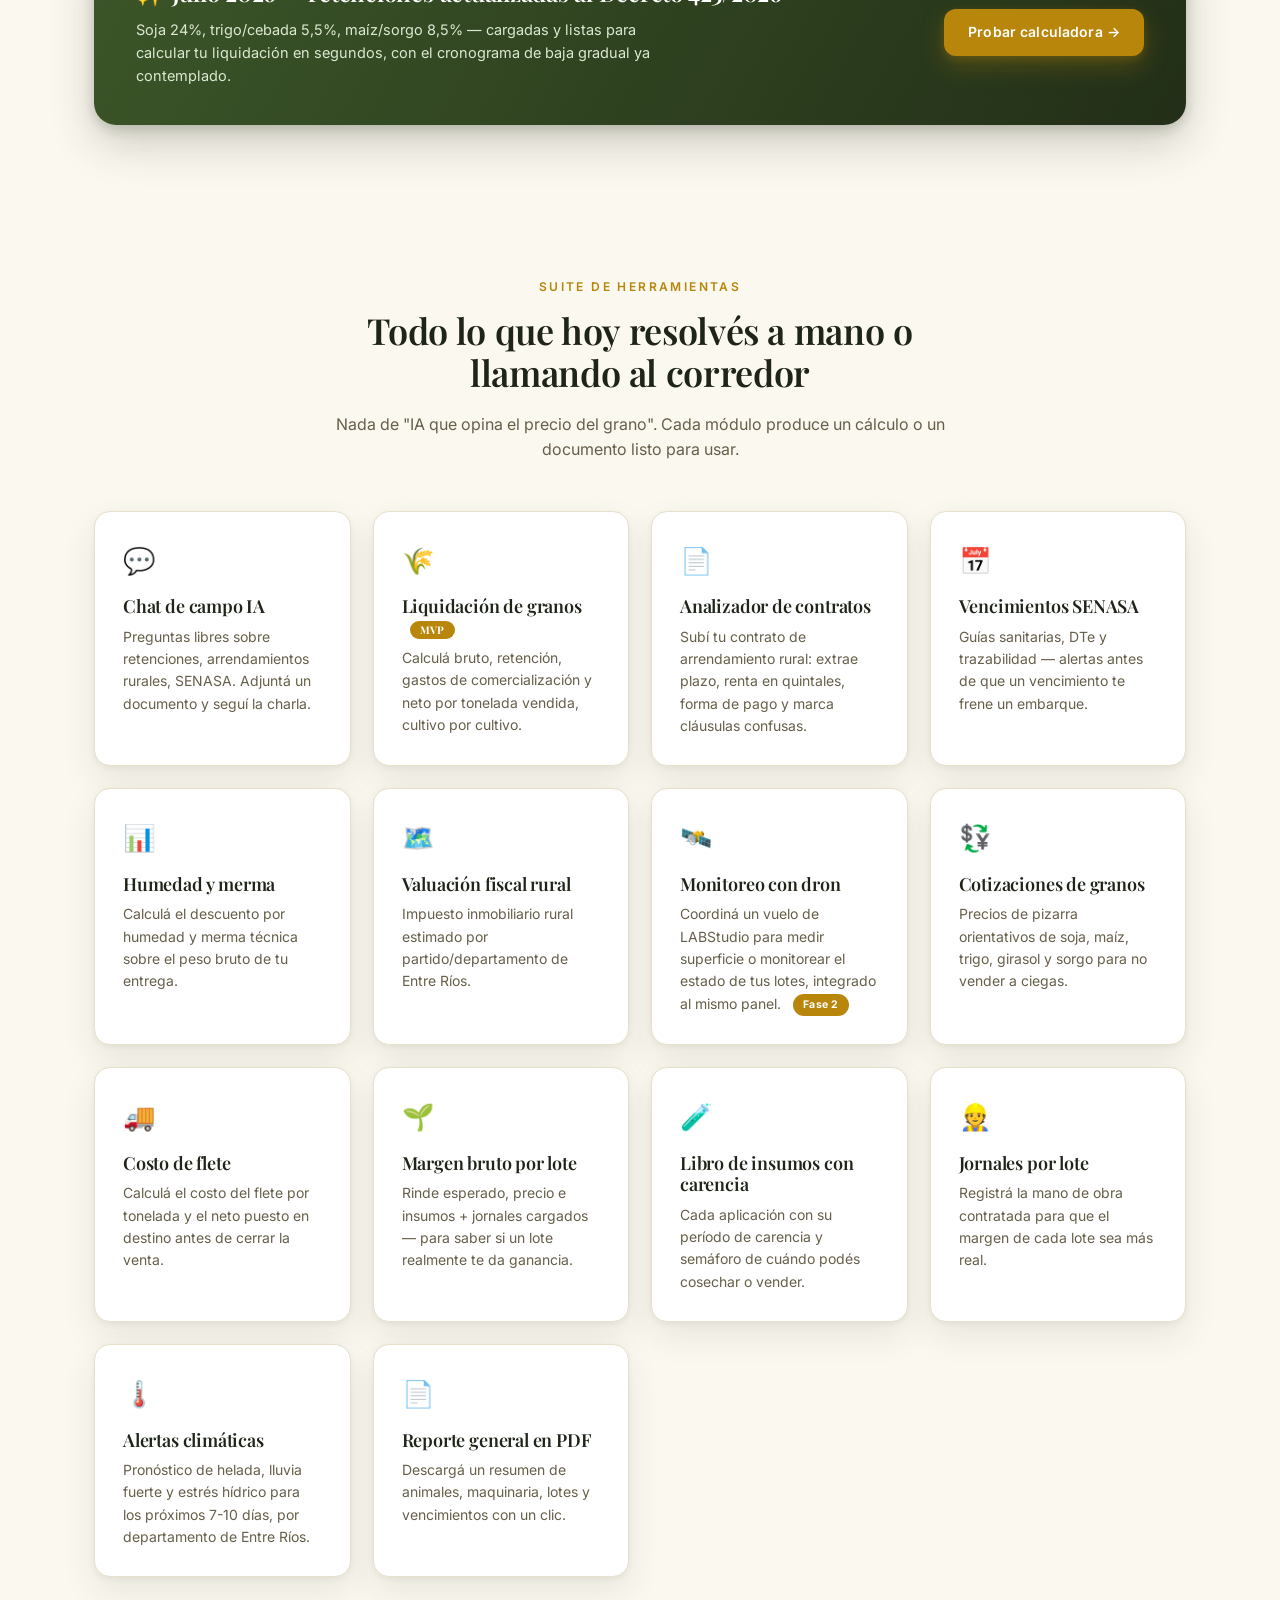
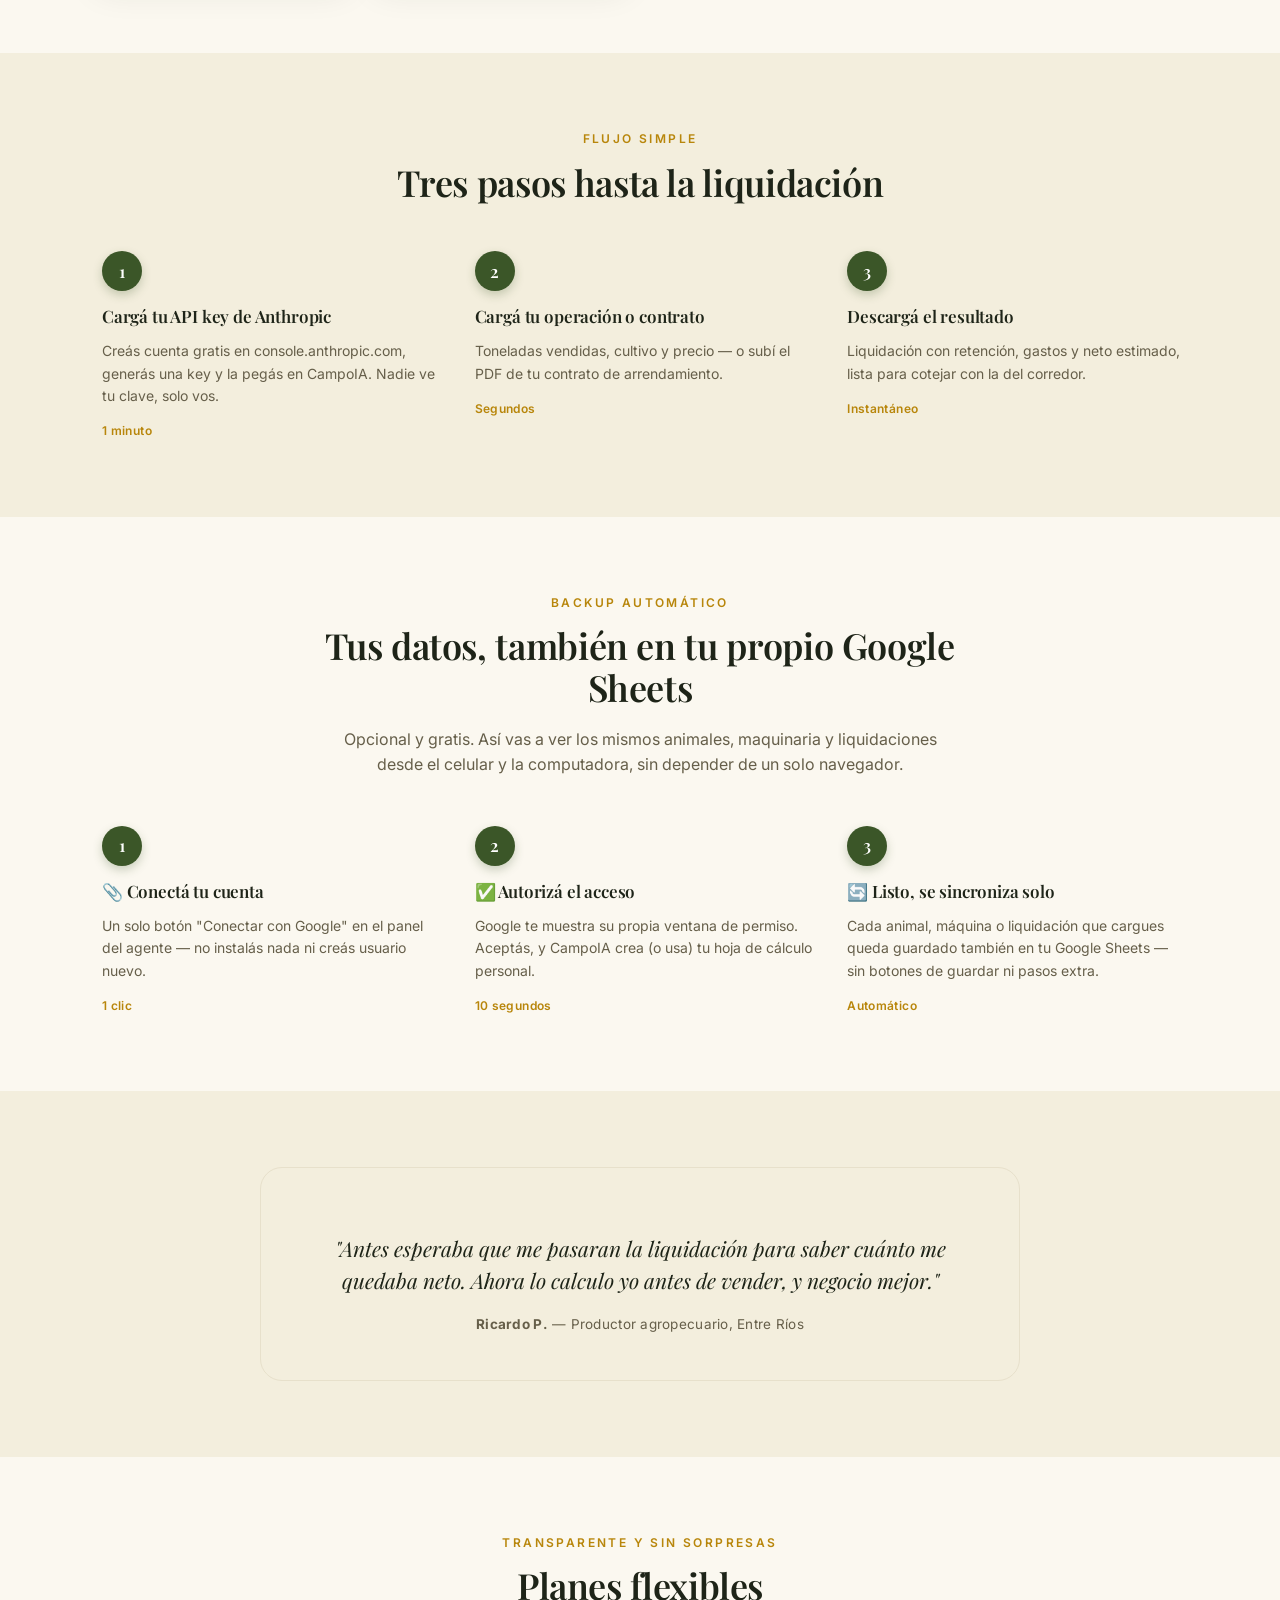
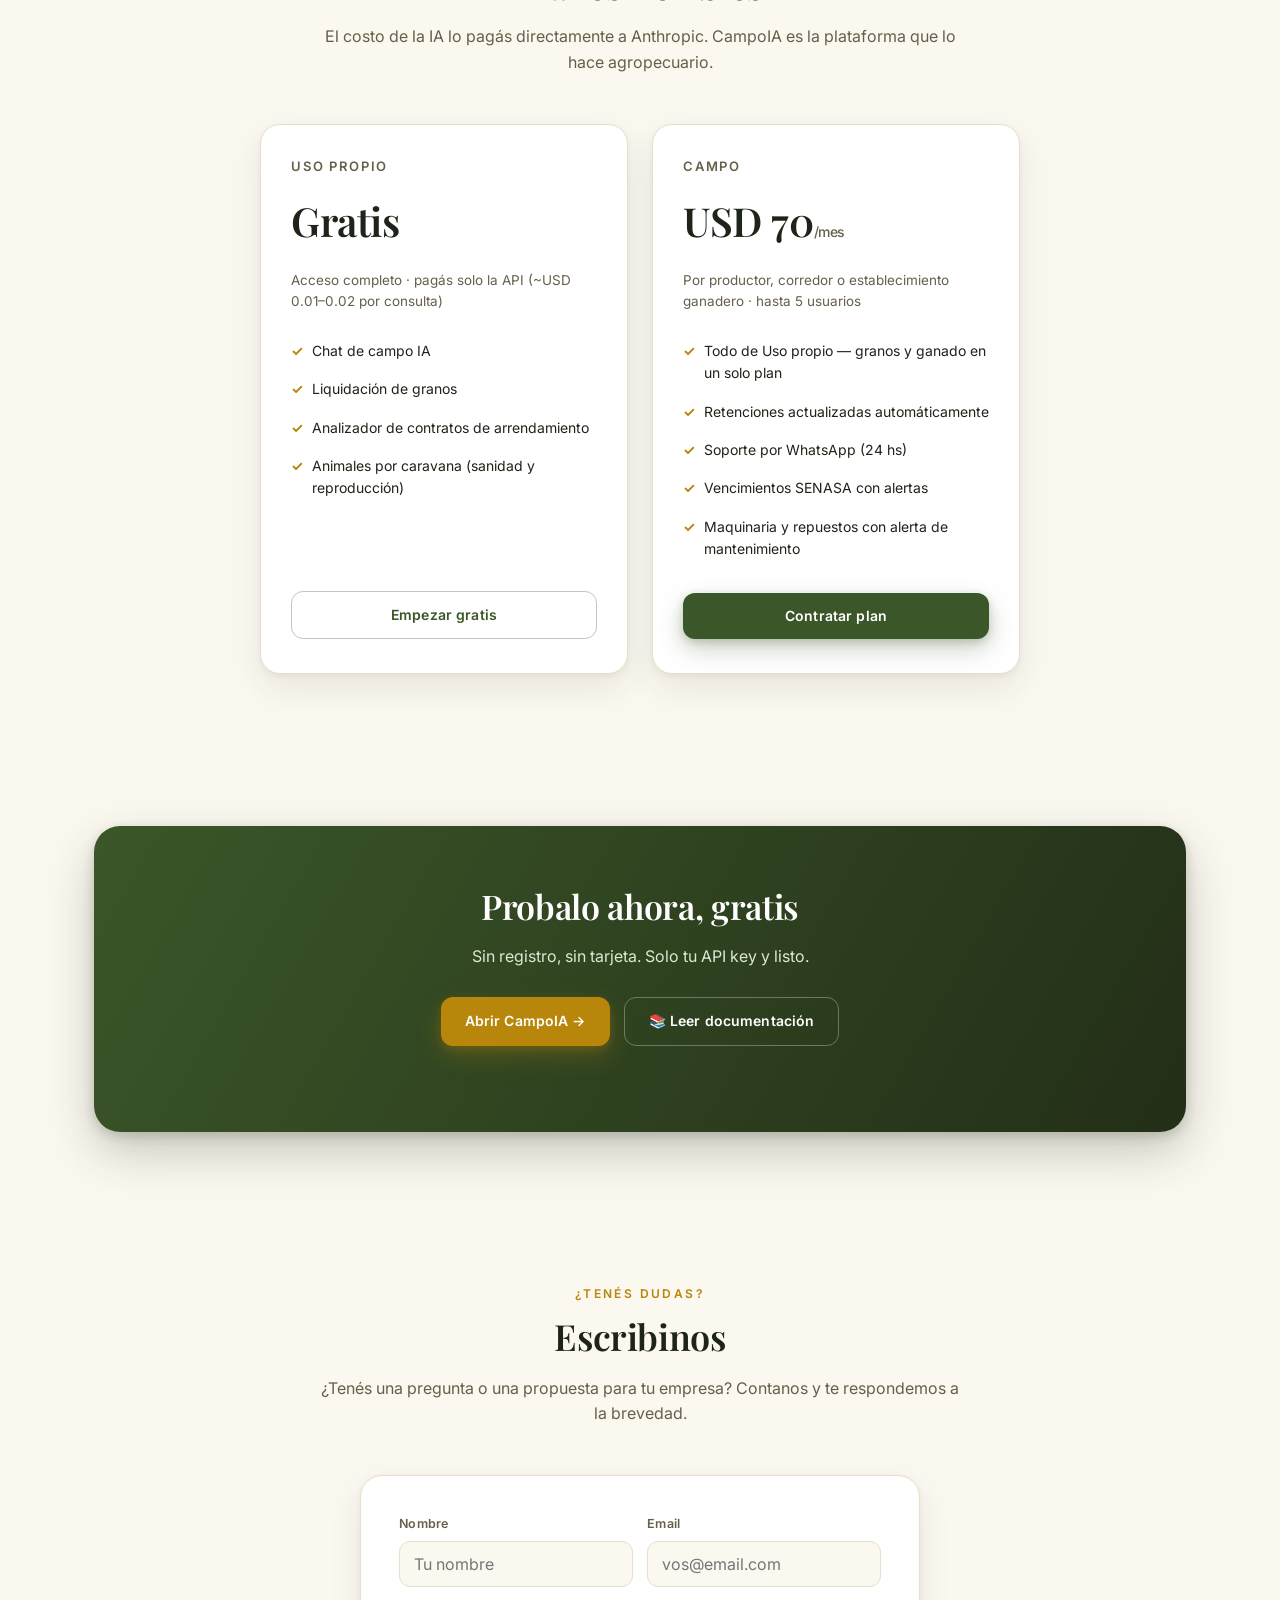
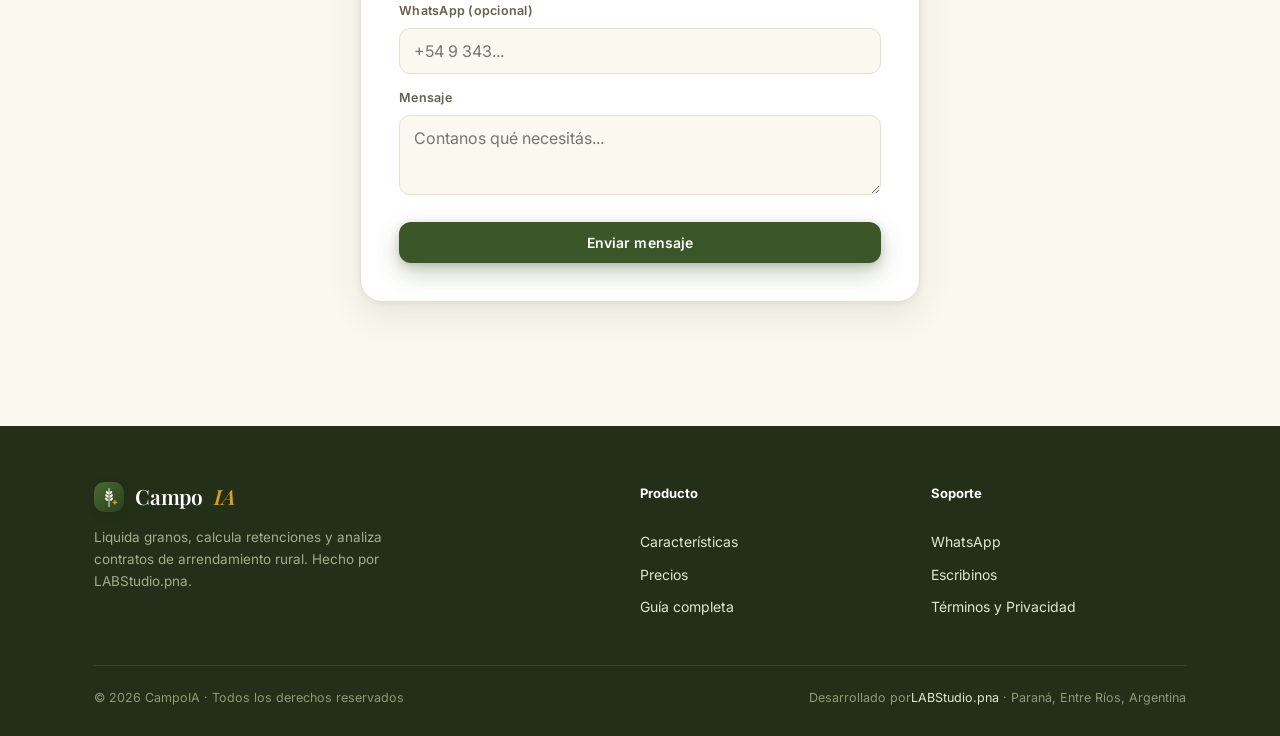
==== commit 75e7be2b: "Change trial period from 7 to 5 days" ====
--- a/index.html
+++ b/index.html
@@ -60,7 +60,7 @@
       <h1>Tu gestor de campo <span>experto en IA</span></h1>
       <p class="lead">Liquida granos, calcula retenciones y gastos de comercialización, y analiza tus contratos de arrendamiento rural. Sin instalación, sin complicaciones — igual de simple que abrir WhatsApp.</p>
       <div class="hero-cta">
-        <a href="agente-campo.html" class="btn btn-primary">Prueba 7 días gratis →</a>
+        <a href="agente-campo.html" class="btn btn-primary">Prueba 5 días gratis →</a>
         <a href="#features" class="btn btn-ghost">Ver características</a>
       </div>
       <div class="hero-stats">
@@ -381,5 +381,6 @@
     });
   }
 </script>
+  <script src="tracker.js" defer></script>
 </body>
 </html>
--- a/style.css
+++ b/style.css
@@ -1,44 +1,51 @@
+@import url('https://fonts.googleapis.com/css2?family=Playfair+Display:ital,wght@0,500;0,600;0,700;1,500;1,600&family=Inter:wght@400;500;600;700&display=swap');
+
 :root{
   --brand:#3B5628;
-  --brand-dark:#1E2B14;
+  --brand-dark:#232F18;
   --brand-light:#5D8438;
-  --accent:#D4A017;
-  --accent-light:#E8C158;
+  --accent:#B8860B;
+  --accent-light:#D4A017;
   --bg:#FBF8F0;
-  --bg-alt:#F1EBD8;
+  --bg-alt:#F3EEDD;
   --card:#FFFFFF;
   --text:#1E2418;
   --text-muted:#665F4A;
-  --border:#E3DCC4;
-  --shadow: 0 10px 30px rgba(30,43,20,0.08);
+  --border:#E7E0CB;
+  --shadow: 0 2px 6px rgba(30,43,20,0.05), 0 14px 34px rgba(30,43,20,0.09);
   --radius: 16px;
+  --serif:'Playfair Display',Georgia,serif;
+  --sans:'Inter','Segoe UI',system-ui,-apple-system,sans-serif;
 }
 [data-theme="dark"]{
-  --bg:#161D0E;
+  --bg:#151B0E;
   --bg-alt:#1E2B14;
-  --card:#26331A;
+  --card:#242F17;
   --text:#F1EBD8;
   --text-muted:#B3AF94;
-  --border:#3A4A28;
-  --shadow: 0 10px 30px rgba(0,0,0,0.35);
+  --border:#39482A;
+  --shadow: 0 2px 6px rgba(0,0,0,0.25), 0 14px 34px rgba(0,0,0,0.4);
 }
 *{box-sizing:border-box;}
 html{scroll-behavior:smooth;-webkit-text-size-adjust:100%;text-size-adjust:100%;}
 html,body{max-width:100%;overflow-x:hidden;}
 body{
   margin:0;
-  font-family:'Inter','Segoe UI',system-ui,-apple-system,sans-serif;
+  font-family:var(--sans);
   background:var(--bg);
   color:var(--text);
   transition:background .25s ease,color .25s ease;
-  line-height:1.55;
+  line-height:1.6;
+  -webkit-font-smoothing:antialiased;
 }
 img{max-width:100%;height:auto;}
 h1,h2,h3,h4{
-  font-family:'Poppins','Segoe UI',system-ui,sans-serif;
+  font-family:var(--serif);
+  font-weight:600;
   color:var(--text);
   margin:0 0 .5em;
-  line-height:1.2;
+  line-height:1.18;
+  letter-spacing:-.01em;
 }
 a{color:inherit;text-decoration:none;}
 .container{max-width:1140px;margin:0 auto;padding:0 24px;}
@@ -47,43 +54,45 @@
 /* Header */
 header.site{
   position:sticky;top:0;z-index:50;
-  background:color-mix(in srgb, var(--bg) 88%, transparent);
-  backdrop-filter:blur(10px);
-  border-bottom:1px solid var(--border);
-}
-.nav{display:flex;align-items:center;justify-content:space-between;padding:14px 24px;max-width:1140px;margin:0 auto;gap:10px;}
-.brand{display:flex;align-items:center;gap:10px;font-weight:700;font-size:20px;font-family:'Poppins',sans-serif;}
-.brand img{width:34px;height:34px;border-radius:9px;}
-.brand .ia{color:var(--accent);}
-.navlinks{display:flex;gap:28px;align-items:center;}
-.navlinks a{font-size:14.5px;color:var(--text-muted);font-weight:500;}
-.navlinks a:hover{color:var(--text);}
+  background:color-mix(in srgb, var(--bg) 90%, transparent);
+  backdrop-filter:blur(12px);
+  border-bottom:1px solid color-mix(in srgb, var(--border) 70%, transparent);
+}
+.nav{display:flex;align-items:center;justify-content:space-between;padding:15px 24px;max-width:1140px;margin:0 auto;gap:10px;}
+.brand{display:flex;align-items:center;gap:11px;font-weight:600;font-size:21px;font-family:var(--serif);letter-spacing:-.01em;}
+.brand img{width:34px;height:34px;border-radius:10px;box-shadow:0 3px 8px rgba(30,43,20,.18);}
+.brand .ia{color:var(--accent);font-style:italic;}
+.navlinks{display:flex;gap:30px;align-items:center;}
+.navlinks a{font-size:14px;color:var(--text-muted);font-weight:500;transition:color .15s ease;}
+.navlinks a:hover{color:var(--brand);}
 .nav-actions{display:flex;gap:10px;align-items:center;}
 .mobile-only-cta{display:none;}
-.hamburger{display:none;background:none;border:1px solid var(--border);border-radius:8px;width:38px;height:38px;cursor:pointer;font-size:18px;color:var(--text);}
+.hamburger{display:none;background:none;border:1px solid var(--border);border-radius:10px;width:38px;height:38px;cursor:pointer;font-size:18px;color:var(--text);}
 .btn{
   display:inline-flex;align-items:center;justify-content:center;gap:8px;
-  padding:11px 22px;border-radius:999px;font-weight:600;font-size:14.5px;
-  cursor:pointer;border:none;transition:transform .15s ease, box-shadow .15s ease;
-}
-.btn-primary{background:var(--brand);color:#fff;box-shadow:0 6px 18px rgba(31,75,63,.35);}
-.btn-primary:hover{transform:translateY(-2px);box-shadow:0 10px 24px rgba(31,75,63,.4);}
-.btn-accent{background:var(--accent);color:#fff;box-shadow:0 6px 18px rgba(201,123,61,.35);}
+  padding:12px 24px;border-radius:12px;font-weight:600;font-size:14px;
+  cursor:pointer;border:none;font-family:var(--sans);letter-spacing:.01em;
+  transition:transform .18s ease, box-shadow .18s ease, background .18s ease;
+}
+.btn-primary{background:var(--brand);color:#fff;box-shadow:0 3px 8px rgba(59,86,40,.22), 0 10px 24px rgba(59,86,40,.26);}
+.btn-primary:hover{transform:translateY(-2px);box-shadow:0 5px 12px rgba(59,86,40,.25), 0 16px 34px rgba(59,86,40,.32);background:#43622E;}
+.btn-accent{background:var(--accent);color:#fff;box-shadow:0 3px 8px rgba(184,134,11,.22), 0 10px 24px rgba(184,134,11,.28);}
 .btn-accent:hover{transform:translateY(-2px);}
-.btn-ghost{background:transparent;color:var(--text);border:1px solid var(--border);}
+.btn-ghost{background:transparent;color:var(--brand);border:1px solid color-mix(in srgb, var(--brand) 32%, transparent);}
+.btn-ghost:hover{background:color-mix(in srgb, var(--brand) 6%, transparent);}
 .theme-toggle{background:none;border:1px solid var(--border);width:38px;height:38px;border-radius:50%;cursor:pointer;font-size:16px;}
 
 /* Hero */
-.hero{padding:84px 0 60px;}
+.hero{padding:92px 0 68px;background:linear-gradient(180deg,var(--bg) 0%,var(--bg-alt) 130%);}
 .hero-grid{display:grid;grid-template-columns:1.05fr .95fr;gap:56px;align-items:center;}
-.pill{display:inline-flex;align-items:center;gap:8px;background:var(--bg-alt);border:1px solid var(--border);padding:6px 14px;border-radius:999px;font-size:13px;color:var(--brand);font-weight:600;margin-bottom:18px;}
-.hero h1{font-size:46px;letter-spacing:-.02em;}
-.hero h1 span{color:var(--accent);}
-.hero p.lead{font-size:18px;color:var(--text-muted);max-width:520px;margin-bottom:28px;}
+.pill{display:inline-flex;align-items:center;gap:8px;background:var(--card);border:1px solid var(--border);padding:7px 16px;border-radius:999px;font-size:12.5px;color:var(--brand);font-weight:600;letter-spacing:.02em;margin-bottom:20px;box-shadow:0 2px 6px rgba(30,43,20,.05);}
+.hero h1{font-size:52px;letter-spacing:-.02em;}
+.hero h1 span{color:var(--accent);font-style:italic;}
+.hero p.lead{font-size:18px;color:var(--text-muted);max-width:520px;margin-bottom:30px;line-height:1.65;}
 .hero-cta{display:flex;gap:14px;flex-wrap:wrap;margin-bottom:26px;}
-.hero-stats{display:flex;gap:28px;margin-top:30px;flex-wrap:wrap;}
-.stat b{display:block;font-size:24px;font-family:'Poppins',sans-serif;color:var(--brand-light);}
-.stat span{font-size:12.5px;color:var(--text-muted);}
+.hero-stats{display:flex;gap:34px;margin-top:34px;flex-wrap:wrap;}
+.stat b{display:block;font-size:27px;font-family:var(--serif);font-weight:600;color:var(--brand);}
+.stat span{font-size:12.5px;color:var(--text-muted);letter-spacing:.02em;}
 
 .mock{
   background:var(--card);border:1px solid var(--border);border-radius:20px;box-shadow:var(--shadow);
@@ -92,109 +101,115 @@
 .mock-head{display:flex;align-items:center;gap:8px;padding:14px 18px;border-bottom:1px solid var(--border);background:var(--bg-alt);font-size:13px;color:var(--text-muted);}
 .dot{width:9px;height:9px;border-radius:50%;background:var(--border);}
 .mock-body{padding:22px;font-size:14.5px;}
-.msg{max-width:80%;padding:12px 15px;border-radius:14px;margin-bottom:12px;}
-.msg.user{background:var(--bg-alt);margin-left:auto;border-bottom-right-radius:4px;}
-.msg.bot{background:var(--brand);color:#fff;border-bottom-left-radius:4px;}
+.msg{max-width:80%;padding:13px 16px;border-radius:16px;margin-bottom:12px;line-height:1.55;}
+.msg.user{background:var(--bg-alt);margin-left:auto;border-bottom-right-radius:5px;}
+.msg.bot{background:var(--brand);color:#fff;border-bottom-left-radius:5px;}
 .msg.bot b{color:var(--accent-light);}
 .mock-result{margin-top:14px;background:var(--bg-alt);border:1px dashed var(--border);border-radius:12px;padding:12px 14px;font-size:13px;color:var(--text-muted);}
 
 /* Sections */
-section{padding:70px 0;}
-.section-head{max-width:640px;margin:0 auto 44px;text-align:center;}
-.eyebrow{color:var(--accent);font-weight:700;font-size:13px;letter-spacing:.06em;text-transform:uppercase;margin-bottom:10px;display:block;}
-.section-head h2{font-size:32px;}
-
-/* Feature banner (julio) */
+section{padding:76px 0;}
+.section-head{max-width:640px;margin:0 auto 48px;text-align:center;}
+.eyebrow{color:var(--accent);font-weight:600;font-size:12px;letter-spacing:.2em;text-transform:uppercase;margin-bottom:12px;display:block;font-family:var(--sans);}
+.section-head h2{font-size:36px;}
+
+/* Feature banner */
 .banner{
   background:linear-gradient(120deg,var(--brand) 0%,var(--brand-dark) 100%);
-  border-radius:20px;padding:34px 38px;color:#fff;display:flex;justify-content:space-between;align-items:center;gap:24px;flex-wrap:wrap;
-}
-.banner h3{color:#fff;font-size:22px;}
-.banner p{color:#DCE9E2;margin:0;max-width:520px;font-size:14.5px;}
+  border-radius:22px;padding:38px 42px;color:#fff;display:flex;justify-content:space-between;align-items:center;gap:24px;flex-wrap:wrap;
+  box-shadow:0 4px 12px rgba(35,47,24,.18), 0 18px 44px rgba(35,47,24,.22);
+}
+.banner h3{color:#fff;font-size:24px;}
+.banner p{color:#DCE9D2;margin:0;max-width:520px;font-size:14.5px;line-height:1.6;}
 
 /* Grid cards */
 .grid{display:grid;gap:22px;}
 .grid.cols-3{grid-template-columns:repeat(3,1fr);}
 .grid.cols-4{grid-template-columns:repeat(4,1fr);}
-.card{background:var(--card);border:1px solid var(--border);border-radius:var(--radius);padding:26px;box-shadow:var(--shadow);}
-.card .icon{font-size:26px;display:inline-block;margin-bottom:14px;}
-.card h3{font-size:17px;margin-bottom:8px;}
-.card p{font-size:14px;color:var(--text-muted);margin:0;}
-.badge{display:inline-block;font-size:11px;font-weight:700;padding:3px 9px;border-radius:999px;background:var(--accent);color:#fff;margin-left:8px;vertical-align:middle;}
+.card{background:var(--card);border:1px solid var(--border);border-radius:var(--radius);padding:28px;box-shadow:var(--shadow);transition:transform .2s ease, box-shadow .2s ease, border-color .2s ease;}
+.card:hover{transform:translateY(-3px);border-color:color-mix(in srgb, var(--brand) 25%, var(--border));box-shadow:0 4px 10px rgba(30,43,20,.06), 0 20px 44px rgba(30,43,20,.12);}
+.card .icon{font-size:26px;display:inline-block;margin-bottom:15px;}
+.card h3{font-size:18px;margin-bottom:8px;}
+.card p{font-size:14px;color:var(--text-muted);margin:0;line-height:1.6;}
+.badge{display:inline-block;font-size:10.5px;font-weight:700;letter-spacing:.04em;padding:3px 10px;border-radius:999px;background:var(--accent);color:#fff;margin-left:8px;vertical-align:middle;}
 
 /* Steps */
 .steps{counter-reset:step;display:grid;grid-template-columns:repeat(3,1fr);gap:26px;}
 .step{position:relative;padding-left:8px;}
 .step .num{
-  width:38px;height:38px;border-radius:50%;background:var(--brand);color:#fff;display:flex;align-items:center;justify-content:center;font-weight:700;margin-bottom:14px;font-family:'Poppins',sans-serif;
-}
-.step h4{font-size:16px;margin-bottom:6px;}
-.step p{font-size:14px;color:var(--text-muted);}
-.step .time{font-size:12px;color:var(--accent);font-weight:600;margin-top:6px;display:block;}
+  width:40px;height:40px;border-radius:50%;background:var(--brand);color:#fff;display:flex;align-items:center;justify-content:center;font-weight:600;margin-bottom:15px;font-family:var(--serif);font-size:17px;box-shadow:0 4px 10px rgba(59,86,40,.25);
+}
+.step h4{font-size:17px;margin-bottom:6px;}
+.step p{font-size:14px;color:var(--text-muted);line-height:1.6;}
+.step .time{font-size:12px;color:var(--accent);font-weight:600;margin-top:6px;display:block;letter-spacing:.03em;}
 
 /* Roadmap */
 .roadmap{position:relative;padding-left:0;}
-.rm-item{display:grid;grid-template-columns:120px 1fr;gap:22px;padding:22px 0;border-top:1px solid var(--border);}
+.rm-item{display:grid;grid-template-columns:120px 1fr;gap:22px;padding:24px 0;border-top:1px solid var(--border);}
 .rm-item:first-child{border-top:none;}
-.rm-phase{font-family:'Poppins',sans-serif;font-weight:700;color:var(--brand-light);font-size:14px;}
-.rm-status{display:inline-block;font-size:11px;font-weight:700;padding:3px 10px;border-radius:999px;margin-top:8px;}
-.rm-status.now{background:rgba(201,123,61,.15);color:var(--accent);}
-.rm-status.next{background:rgba(46,116,88,.15);color:var(--brand-light);}
+.rm-phase{font-family:var(--serif);font-weight:600;color:var(--brand);font-size:15px;}
+.rm-status{display:inline-block;font-size:11px;font-weight:700;padding:3px 10px;border-radius:999px;margin-top:8px;letter-spacing:.03em;}
+.rm-status.now{background:rgba(184,134,11,.14);color:var(--accent);}
+.rm-status.next{background:rgba(93,132,56,.15);color:var(--brand-light);}
 .rm-status.later{background:var(--bg-alt);color:var(--text-muted);}
-.rm-body h4{font-size:16.5px;margin-bottom:6px;}
-.rm-body p{font-size:14px;color:var(--text-muted);margin:0 0 4px;}
+.rm-body h4{font-size:17px;margin-bottom:6px;}
+.rm-body p{font-size:14px;color:var(--text-muted);margin:0 0 4px;line-height:1.6;}
 .rm-body ul{margin:8px 0 0;padding-left:18px;font-size:13.5px;color:var(--text-muted);}
 
 /* Pricing */
 .pricing-grid{display:grid;grid-template-columns:repeat(2,1fr);gap:24px;align-items:stretch;max-width:760px;margin:0 auto;}
-.plan{background:var(--card);border:1px solid var(--border);border-radius:20px;padding:32px 28px;display:flex;flex-direction:column;box-shadow:var(--shadow);}
-.plan h3{font-size:16px;color:var(--text-muted);font-weight:600;text-transform:uppercase;letter-spacing:.04em;}
-.plan .price{font-family:'Poppins',sans-serif;font-size:34px;font-weight:700;margin:6px 0 4px;}
-.plan .price small{font-size:14px;color:var(--text-muted);font-weight:500;}
-.plan .desc{font-size:13.5px;color:var(--text-muted);margin-bottom:20px;}
+.plan{background:var(--card);border:1px solid var(--border);border-radius:20px;padding:34px 30px;display:flex;flex-direction:column;box-shadow:var(--shadow);transition:transform .2s ease, box-shadow .2s ease;}
+.plan:hover{transform:translateY(-3px);box-shadow:0 4px 10px rgba(30,43,20,.06), 0 22px 48px rgba(30,43,20,.13);}
+.plan h3{font-size:13px;color:var(--text-muted);font-weight:600;text-transform:uppercase;letter-spacing:.14em;font-family:var(--sans);}
+.plan .price{font-family:var(--serif);font-size:40px;font-weight:600;margin:8px 0 4px;letter-spacing:-.01em;}
+.plan .price small{font-size:14px;color:var(--text-muted);font-weight:500;font-family:var(--sans);}
+.plan .desc{font-size:13.5px;color:var(--text-muted);margin-bottom:20px;line-height:1.55;}
 .plan ul{list-style:none;padding:0;margin:0 0 24px;flex:1;}
-.plan li{font-size:14px;padding:7px 0;display:flex;gap:8px;color:var(--text);}
-.plan li::before{content:"✓";color:var(--brand-light);font-weight:700;}
+.plan li{font-size:14px;padding:8px 0;display:flex;gap:9px;color:var(--text);}
+.plan li::before{content:"✓";color:var(--accent);font-weight:700;}
 
 /* FAQ */
-.faq-item{border-bottom:1px solid var(--border);padding:18px 0;}
+.faq-item{border-bottom:1px solid var(--border);padding:19px 0;}
 .faq-item summary{cursor:pointer;font-weight:600;font-size:15.5px;list-style:none;display:flex;justify-content:space-between;align-items:center;}
 .faq-item summary::-webkit-details-marker{display:none;}
-.faq-item summary::after{content:"+";font-size:20px;color:var(--accent);}
+.faq-item summary::after{content:"+";font-size:21px;color:var(--accent);font-family:var(--serif);}
 .faq-item[open] summary::after{content:"–";}
-.faq-item p{margin:12px 0 0;color:var(--text-muted);font-size:14.5px;}
+.faq-item p{margin:12px 0 0;color:var(--text-muted);font-size:14.5px;line-height:1.65;}
 
 /* Testimonial */
-.quote{background:var(--bg-alt);border-radius:20px;padding:40px;text-align:center;max-width:760px;margin:0 auto;}
-.quote p{font-size:19px;font-style:italic;margin-bottom:16px;}
-.quote .who{font-size:13.5px;color:var(--text-muted);}
-
-footer.site{background:var(--brand-dark);color:#DCE9E2;padding:50px 0 26px;margin-top:40px;}
-footer.site a{color:#DCE9E2;}
-.foot-grid{display:grid;grid-template-columns:2fr 1fr 1fr;gap:36px;margin-bottom:34px;}
+.quote{background:var(--bg-alt);border:1px solid var(--border);border-radius:22px;padding:44px;text-align:center;max-width:760px;margin:0 auto;}
+.quote p{font-size:21px;font-style:italic;font-family:var(--serif);margin-bottom:18px;line-height:1.5;}
+.quote .who{font-size:13.5px;color:var(--text-muted);letter-spacing:.02em;}
+
+footer.site{background:var(--brand-dark);color:#DCE9D2;padding:54px 0 28px;margin-top:48px;}
+footer.site a{color:#DCE9D2;transition:color .15s ease;}
+footer.site a:hover{color:var(--accent-light);}
+.foot-grid{display:grid;grid-template-columns:2fr 1fr 1fr;gap:36px;margin-bottom:36px;}
 .foot-brand .brand{color:#fff;}
-footer.site p{font-size:13.5px;color:#9FBBAC;}
-.foot-links a{display:block;margin-bottom:9px;font-size:14px;color:#CFE3D9;}
-.foot-bottom{border-top:1px solid rgba(255,255,255,.1);padding-top:22px;font-size:12.5px;color:#7FA091;display:flex;justify-content:space-between;flex-wrap:wrap;gap:10px;}
-
-.cta-final{background:linear-gradient(120deg,var(--brand) 0%, var(--brand-dark) 100%);border-radius:24px;padding:56px;text-align:center;color:#fff;}
-.cta-final h2{color:#fff;}
-.cta-final p{color:#DCE9E2;max-width:520px;margin:0 auto 26px;}
+footer.site p{font-size:13.5px;color:#9FB08A;line-height:1.65;}
+.foot-links a{display:block;margin-bottom:10px;font-size:14px;color:#CFDCBE;}
+.foot-bottom{border-top:1px solid rgba(255,255,255,.09);padding-top:22px;font-size:12.5px;color:#8B9C76;display:flex;justify-content:space-between;flex-wrap:wrap;gap:10px;}
+
+.cta-final{background:linear-gradient(120deg,var(--brand) 0%, var(--brand-dark) 100%);border-radius:26px;padding:60px;text-align:center;color:#fff;box-shadow:0 4px 12px rgba(35,47,24,.18), 0 20px 48px rgba(35,47,24,.24);}
+.cta-final h2{color:#fff;font-size:34px;}
+.cta-final p{color:#DCE9D2;max-width:520px;margin:0 auto 28px;line-height:1.65;}
 .cta-final .hero-cta{justify-content:center;}
 
 /* Waitlist form */
-.waitlist{max-width:560px;margin:0 auto;background:var(--card);border:1px solid var(--border);border-radius:20px;padding:36px;box-shadow:var(--shadow);}
+.waitlist{max-width:560px;margin:0 auto;background:var(--card);border:1px solid var(--border);border-radius:22px;padding:38px;box-shadow:var(--shadow);}
 .waitlist .row{display:grid;grid-template-columns:1fr 1fr;gap:14px;margin-bottom:14px;}
-.waitlist label{display:block;font-size:13px;font-weight:600;color:var(--text-muted);margin-bottom:6px;}
+.waitlist label{display:block;font-size:12.5px;font-weight:600;color:var(--text-muted);margin-bottom:7px;letter-spacing:.02em;}
 .waitlist input,.waitlist select,.waitlist textarea{
-  width:100%;padding:11px 13px;border-radius:10px;border:1px solid var(--border);
+  width:100%;padding:12px 14px;border-radius:11px;border:1px solid var(--border);
   background:var(--bg);color:var(--text);font-family:inherit;font-size:16px;
-}
+  transition:border-color .15s ease, box-shadow .15s ease;
+}
+.waitlist input:focus,.waitlist select:focus,.waitlist textarea:focus{outline:none;border-color:var(--brand-light);box-shadow:0 0 0 3px rgba(93,132,56,.14);}
 .waitlist textarea{resize:vertical;min-height:80px;}
 .waitlist .full{grid-column:1 / -1;}
 .waitlist button{width:100%;margin-top:6px;}
 .form-note{font-size:12.5px;color:var(--text-muted);margin-top:14px;text-align:center;}
-.form-success{display:none;background:rgba(46,116,88,.12);border:1px solid var(--brand-light);color:var(--brand-light);padding:14px;border-radius:10px;font-size:14px;margin-top:14px;text-align:center;}
+.form-success{display:none;background:rgba(93,132,56,.12);border:1px solid var(--brand-light);color:var(--brand-light);padding:14px;border-radius:11px;font-size:14px;margin-top:14px;text-align:center;}
 @media(max-width:640px){.waitlist .row{grid-template-columns:1fr;}}
 
 @media(max-width:920px){
@@ -204,7 +219,7 @@
   .steps{grid-template-columns:1fr;}
   .foot-grid{grid-template-columns:1fr;}
   .rm-item{grid-template-columns:1fr;}
-  .hero h1{font-size:34px;}
+  .hero h1{font-size:38px;}
   .banner{flex-direction:column;align-items:flex-start;}
 
   .hamburger{display:block;}
@@ -232,23 +247,28 @@
 }
 @media(max-width:480px){
   .container{padding:0 18px;}
-  .hero{padding:48px 0 40px;}
-  .hero h1{font-size:28px;}
+  .hero{padding:52px 0 42px;}
+  .hero h1{font-size:31px;}
   .hero p.lead{font-size:16px;}
   .hero-stats{gap:18px;}
   .hero-cta{flex-direction:column;align-items:stretch;}
   .hero-cta .btn{width:100%;}
-  section{padding:48px 0;}
-  .section-head h2{font-size:26px;}
-  .cta-final{padding:34px 22px;}
+  section{padding:50px 0;}
+  .section-head h2{font-size:27px;}
+  .cta-final{padding:36px 22px;}
   .cta-final .hero-cta{flex-direction:column;}
-  .quote{padding:26px;}
-  .quote p{font-size:16px;}
+  .quote{padding:28px;}
+  .quote p{font-size:17px;}
   .nav{padding:12px 16px;}
-  .brand{font-size:16px;}
-  .brand img{width:26px;height:26px;}
-  .waitlist{padding:24px;}
+  .brand{font-size:17px;}
+  .brand img{width:27px;height:27px;}
+  .waitlist{padding:26px;}
   .nav-actions{gap:6px;}
   .theme-toggle{width:34px;height:34px;font-size:14px;}
   .hamburger{width:34px;height:34px;}
 }
+
+/* CTA final: botones que cambian de color al pasar el mouse */
+.cta-final .btn-accent:hover{background:#fff;color:var(--brand);box-shadow:0 8px 24px rgba(0,0,0,.18);}
+.cta-final .btn-ghost{color:#fff;border-color:rgba(255,255,255,.45);}
+.cta-final .btn-ghost:hover{background:#fff;color:var(--brand);border-color:#fff;}
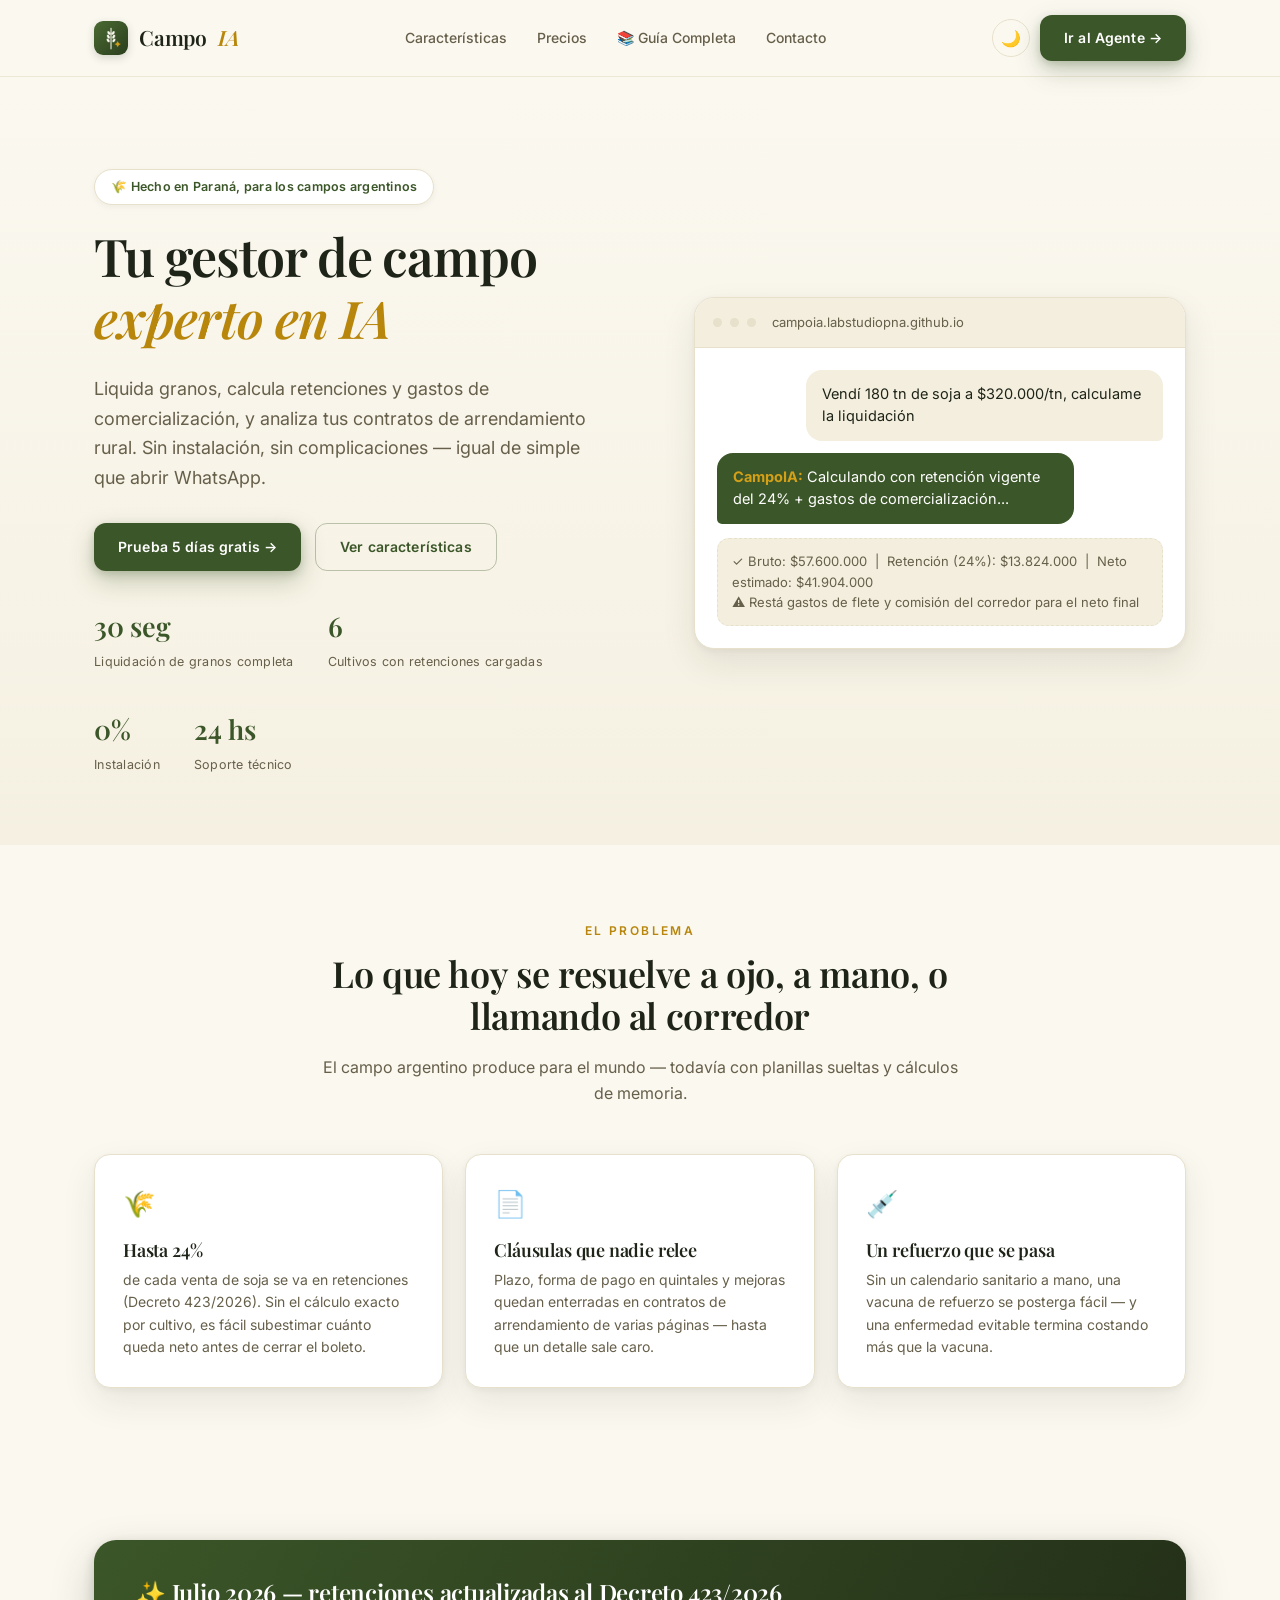
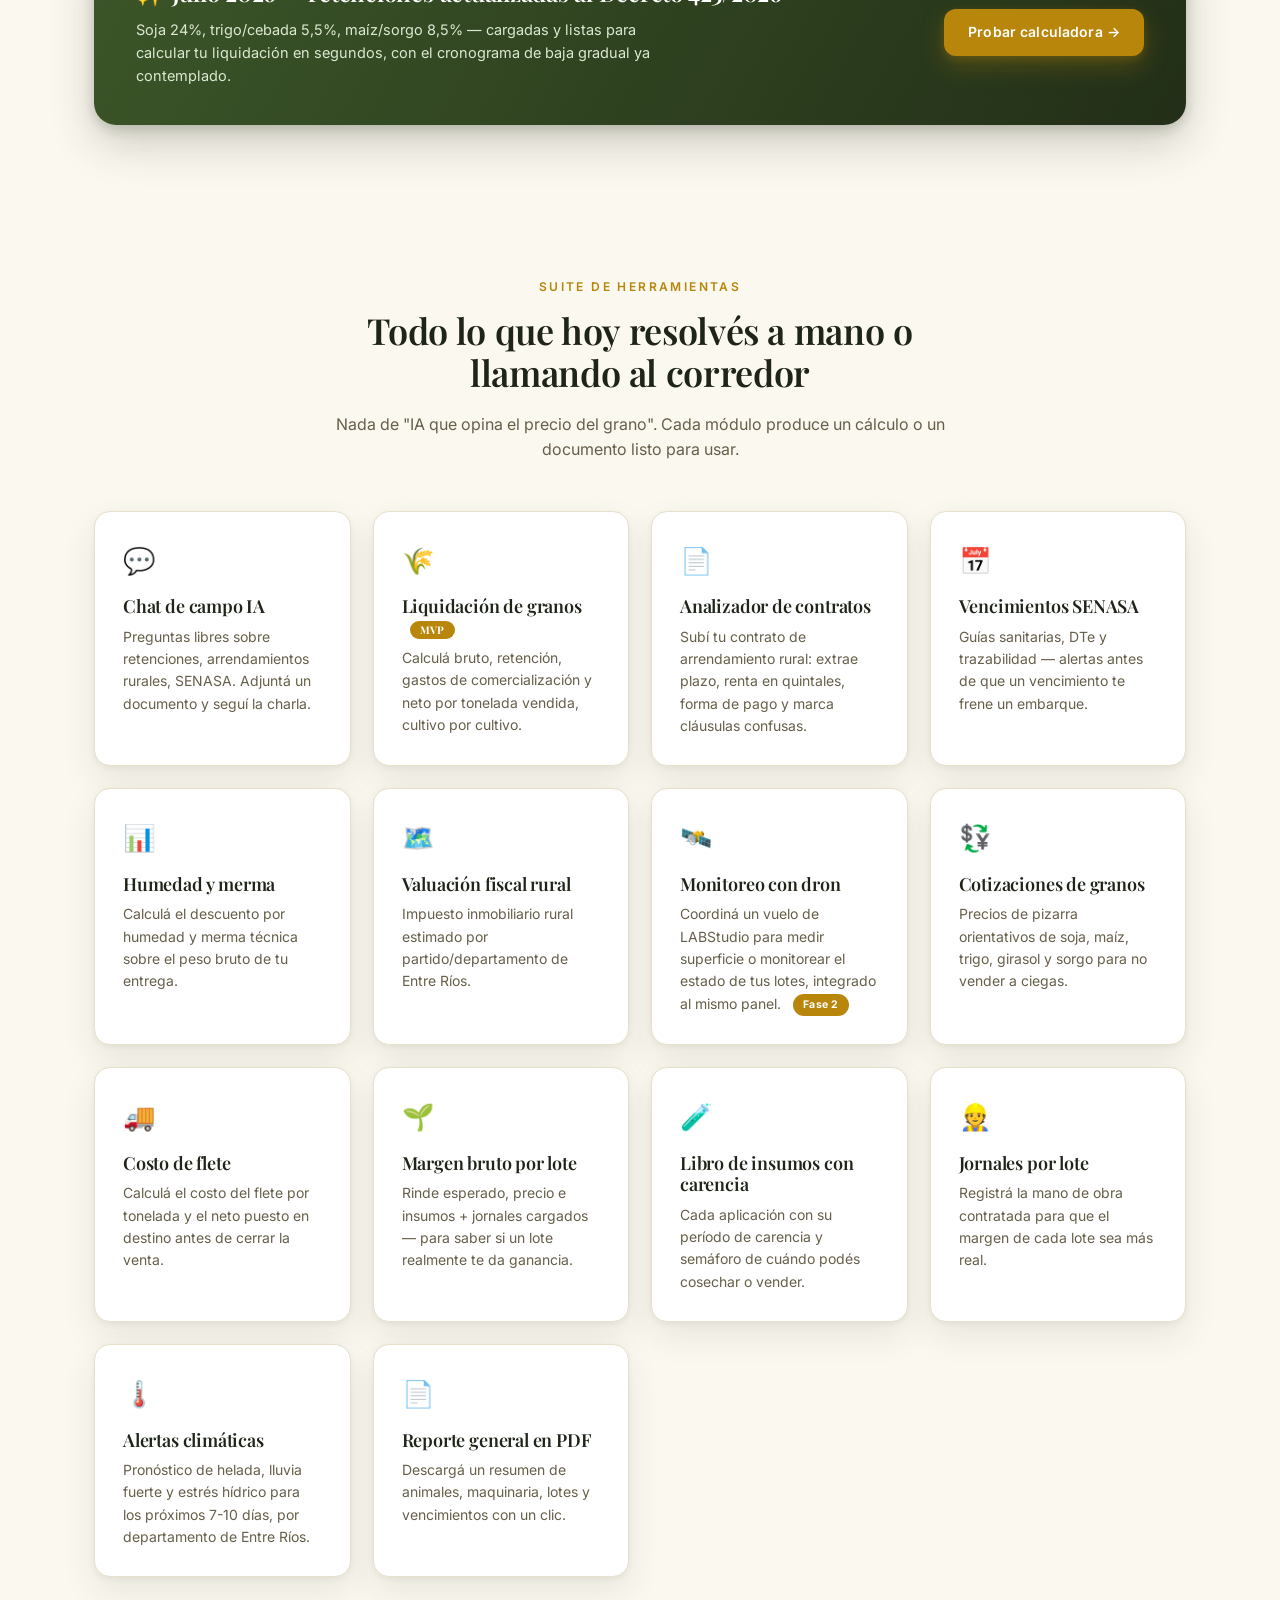
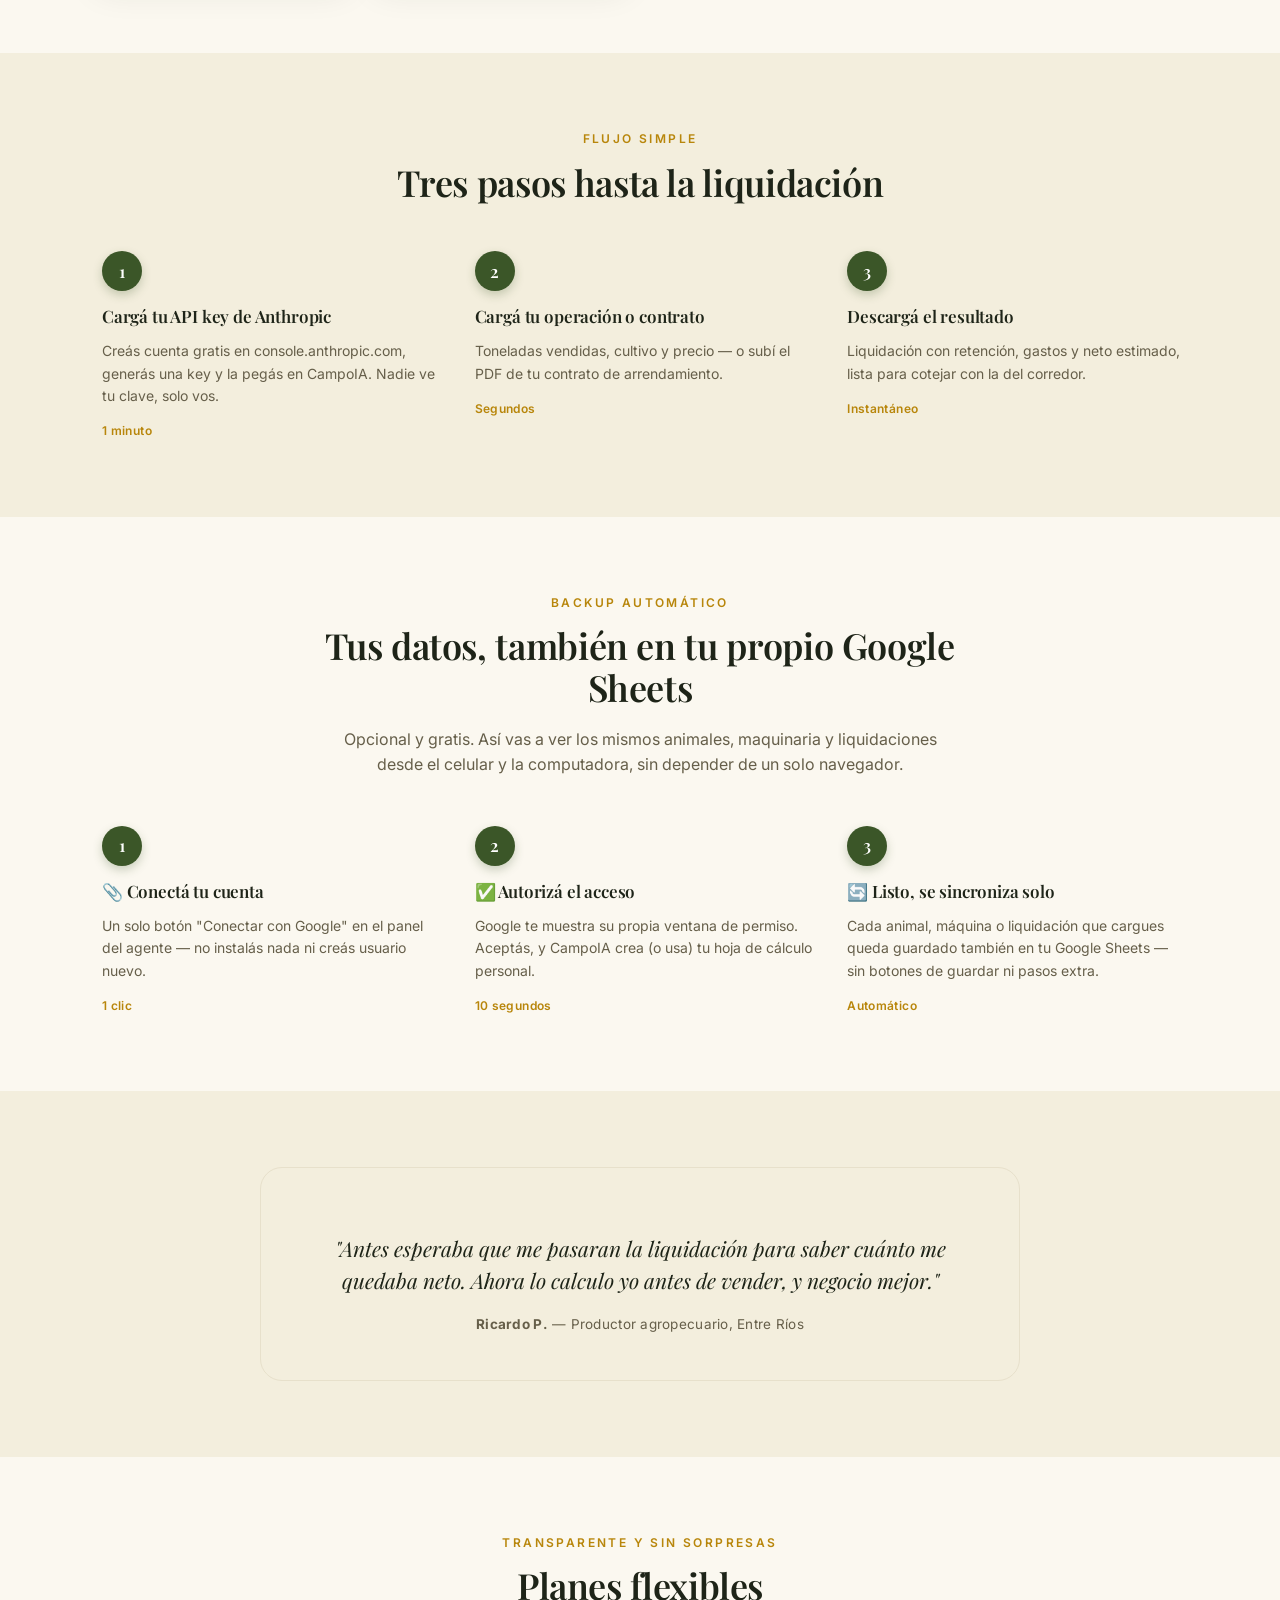
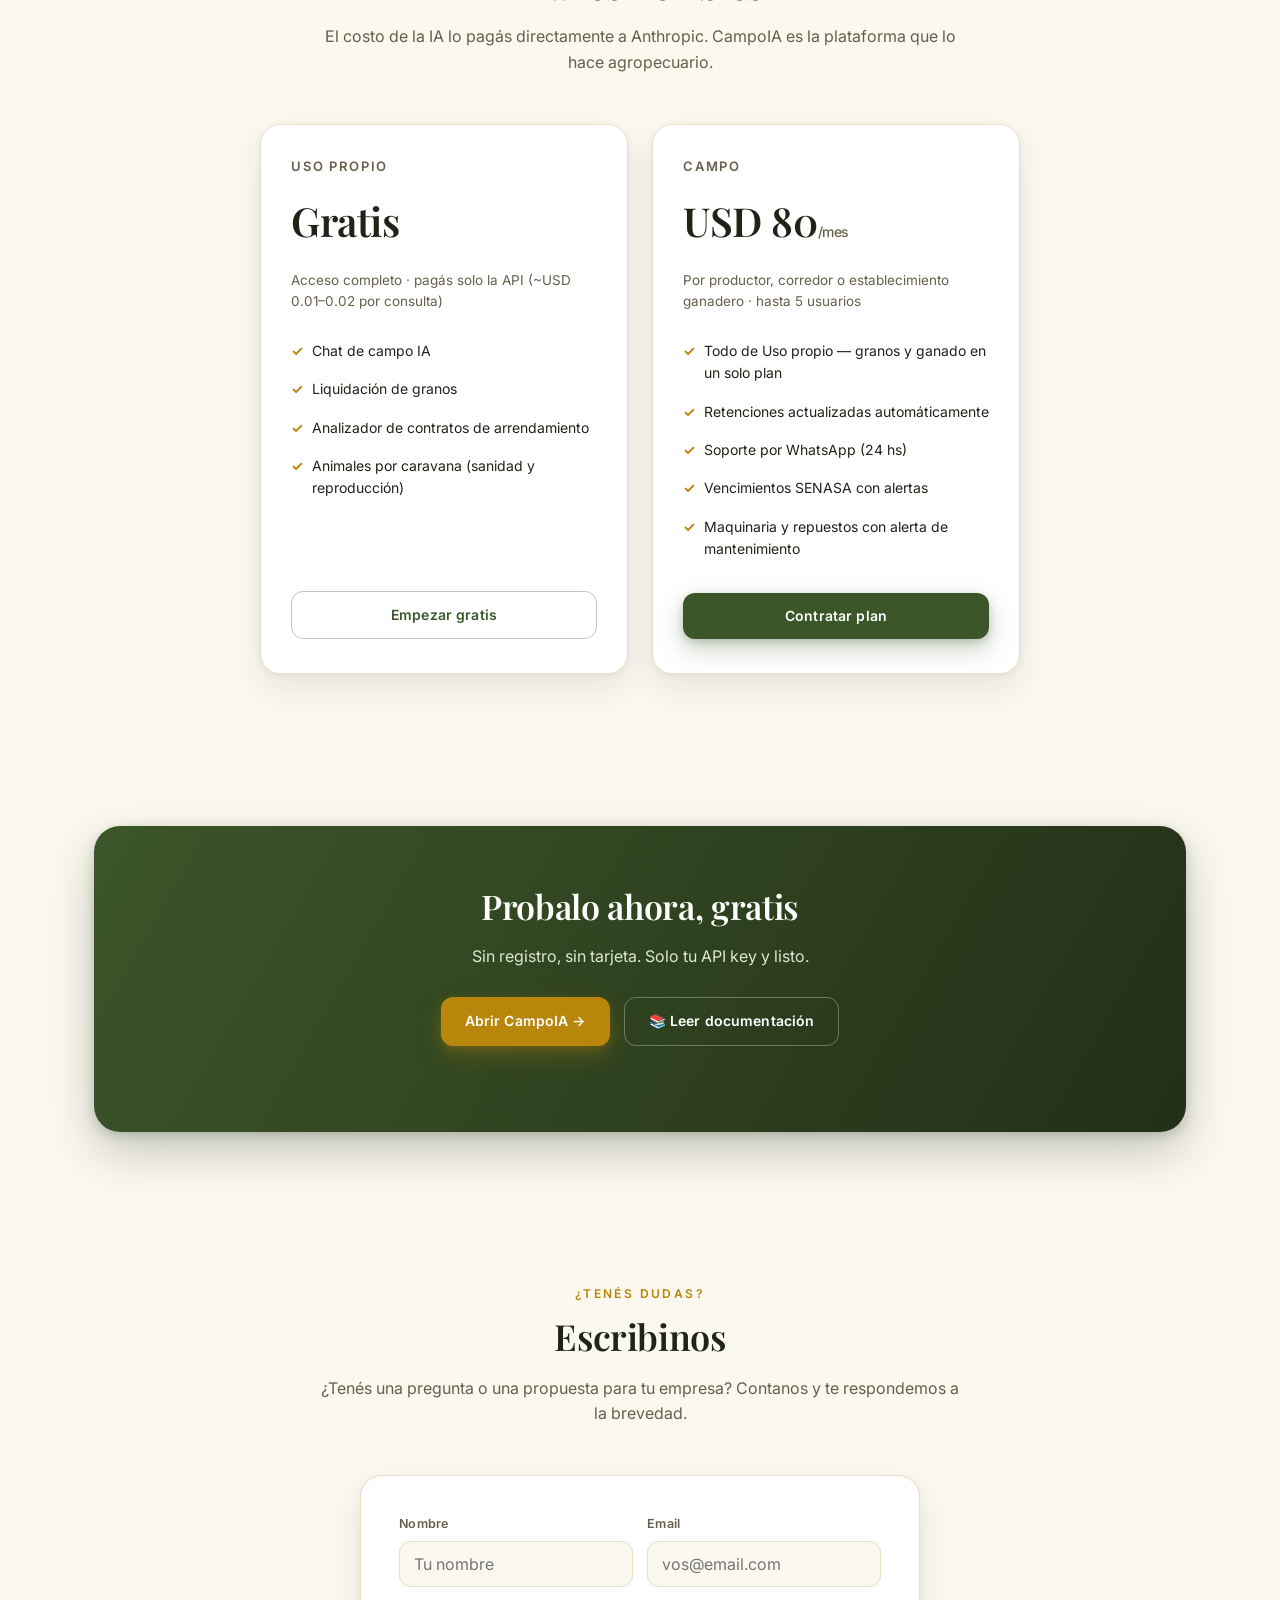
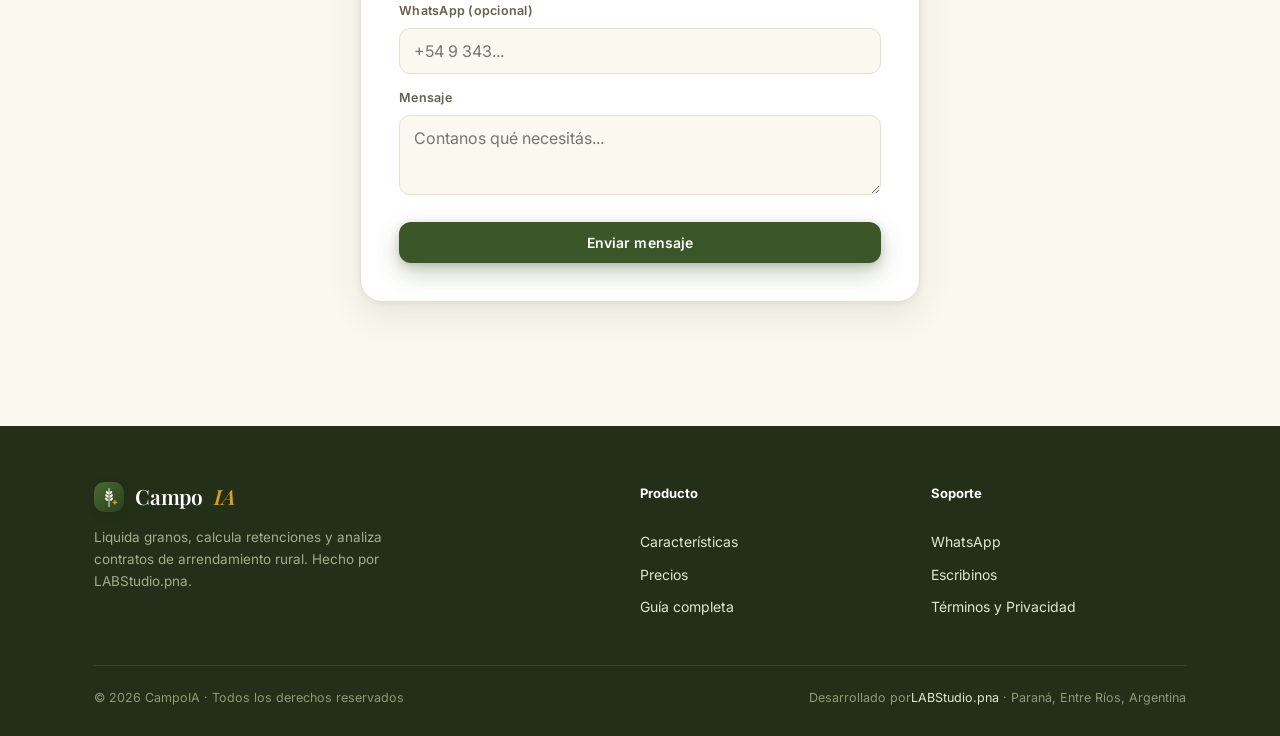
==== commit 21f849e9: "Update Campo plan price from USD 70 to USD 80" ====
--- a/index.html
+++ b/index.html
@@ -236,7 +236,7 @@
       </div>
       <div class="plan">
         <h3>Campo</h3>
-        <div class="price">USD 70<small>/mes</small></div>
+        <div class="price">USD 80<small>/mes</small></div>
         <p class="desc">Por productor, corredor o establecimiento ganadero · hasta 5 usuarios</p>
         <ul>
           <li>Todo de Uso propio — granos y ganado en un solo plan</li>
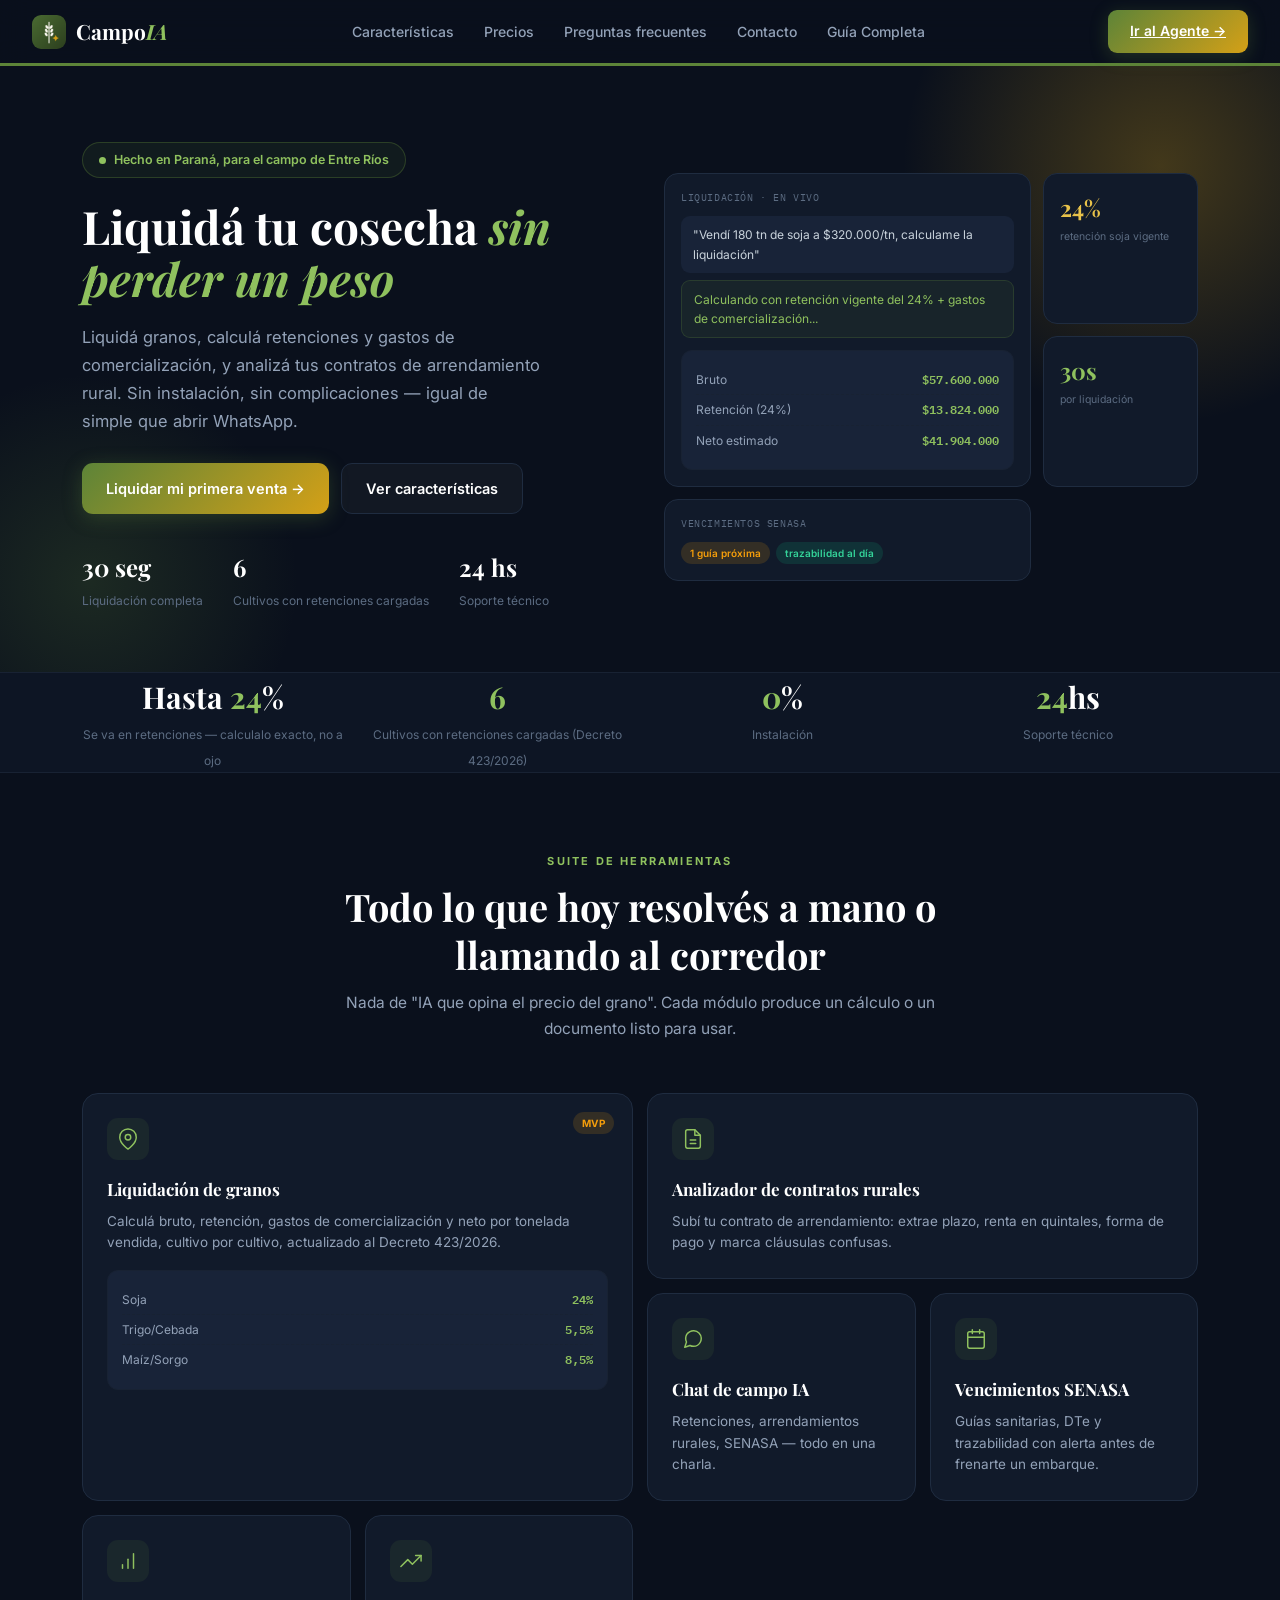
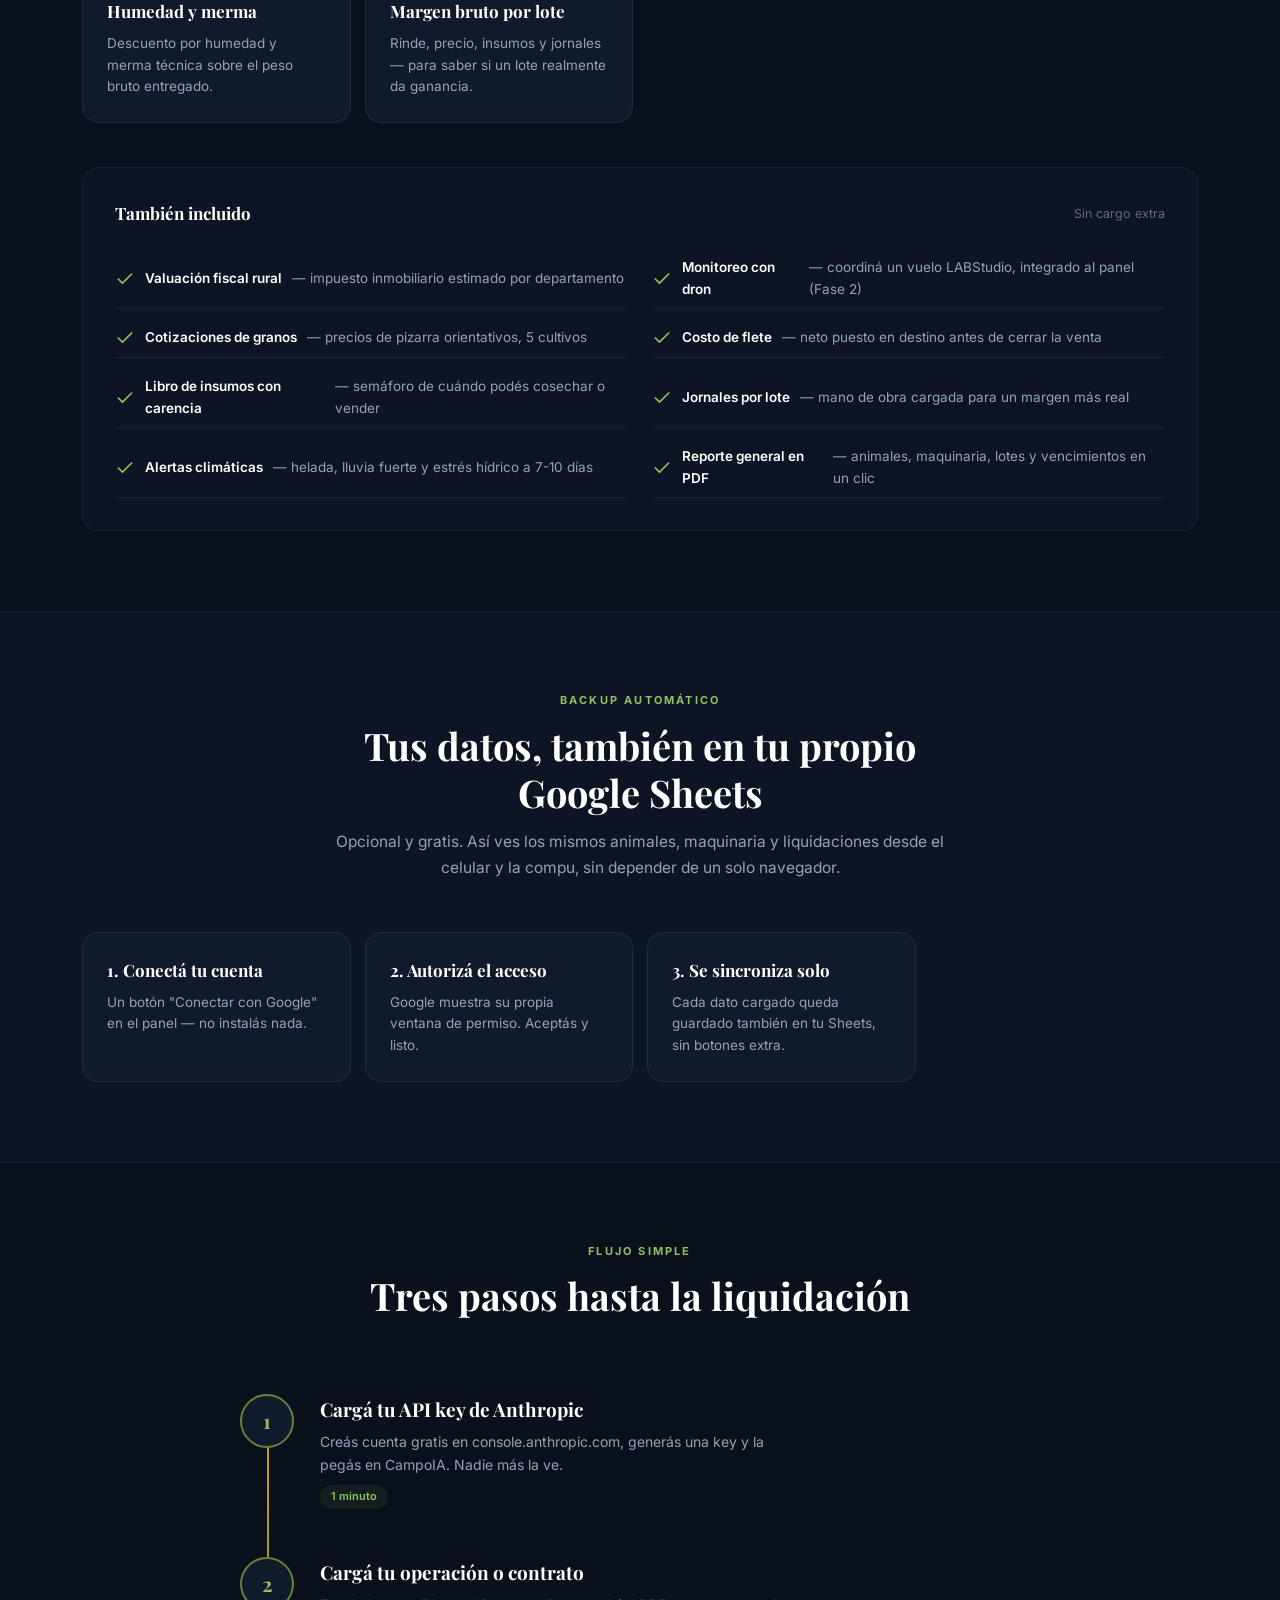
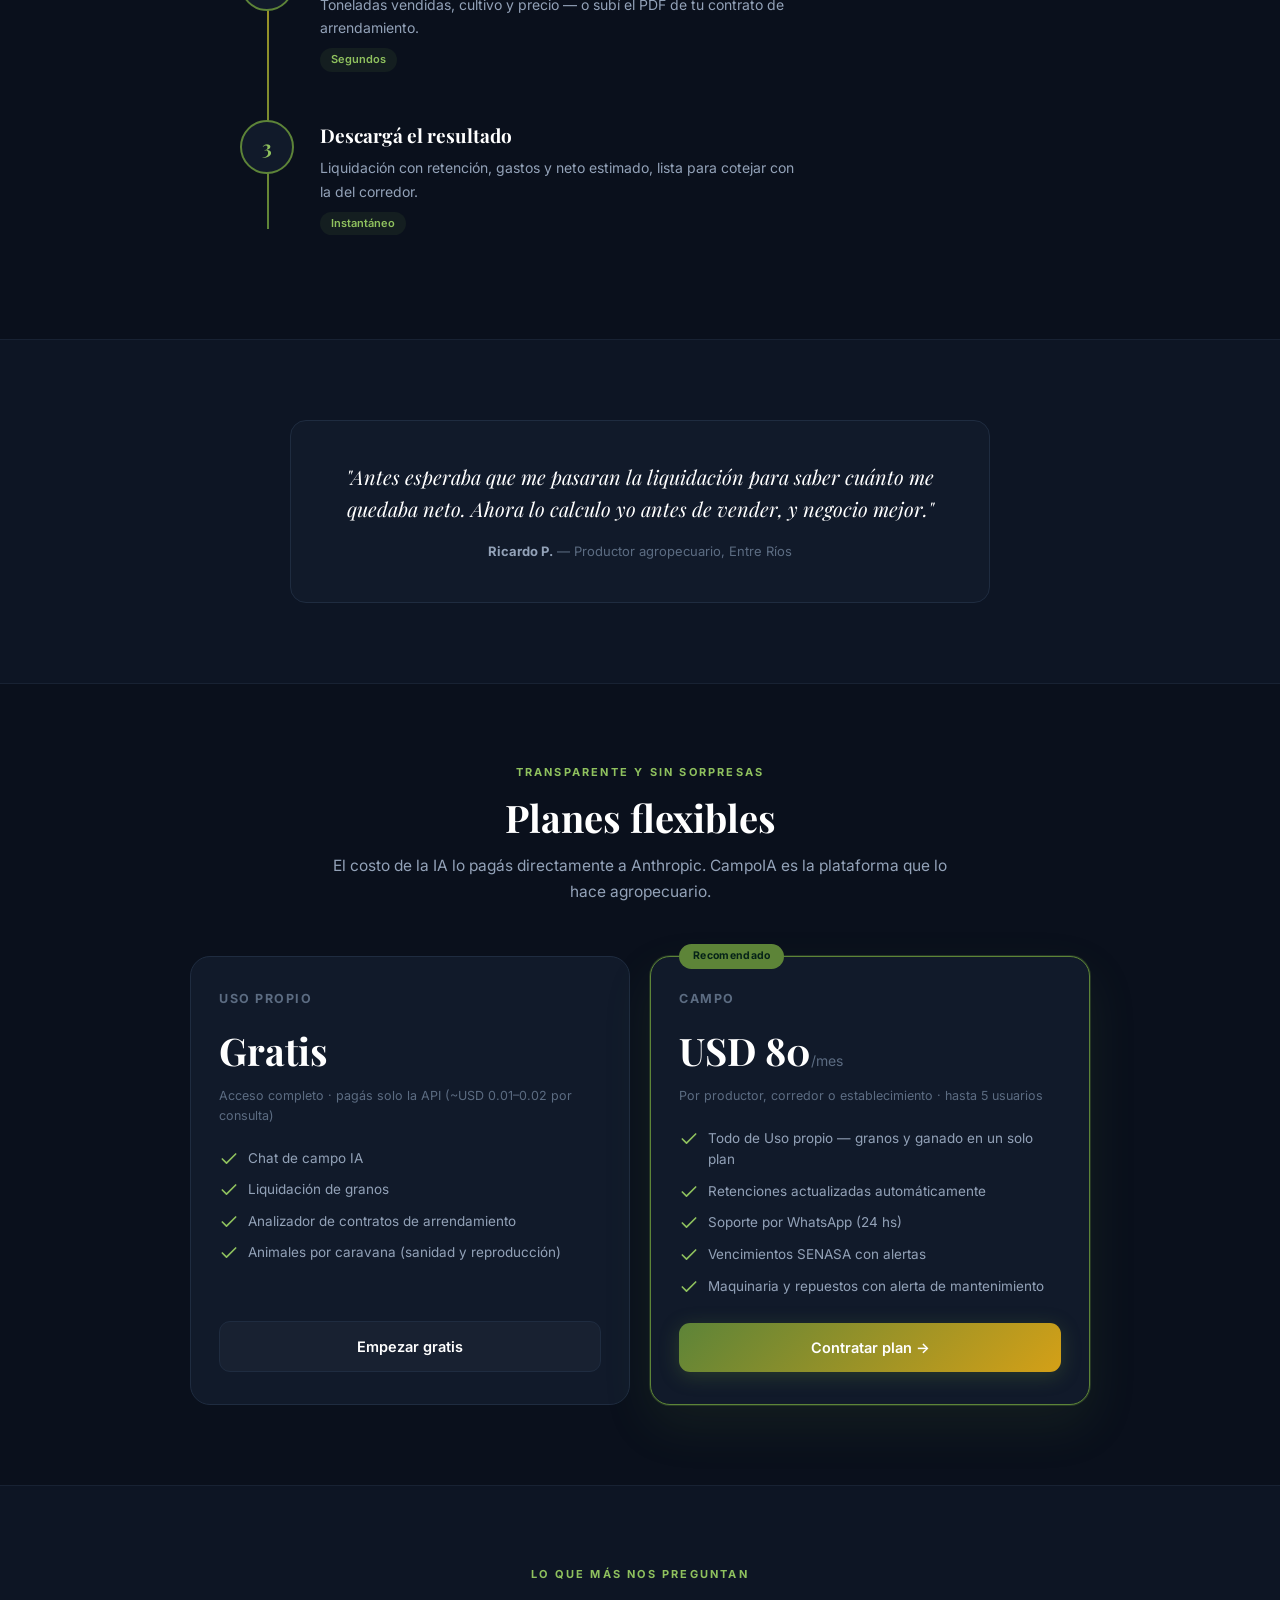
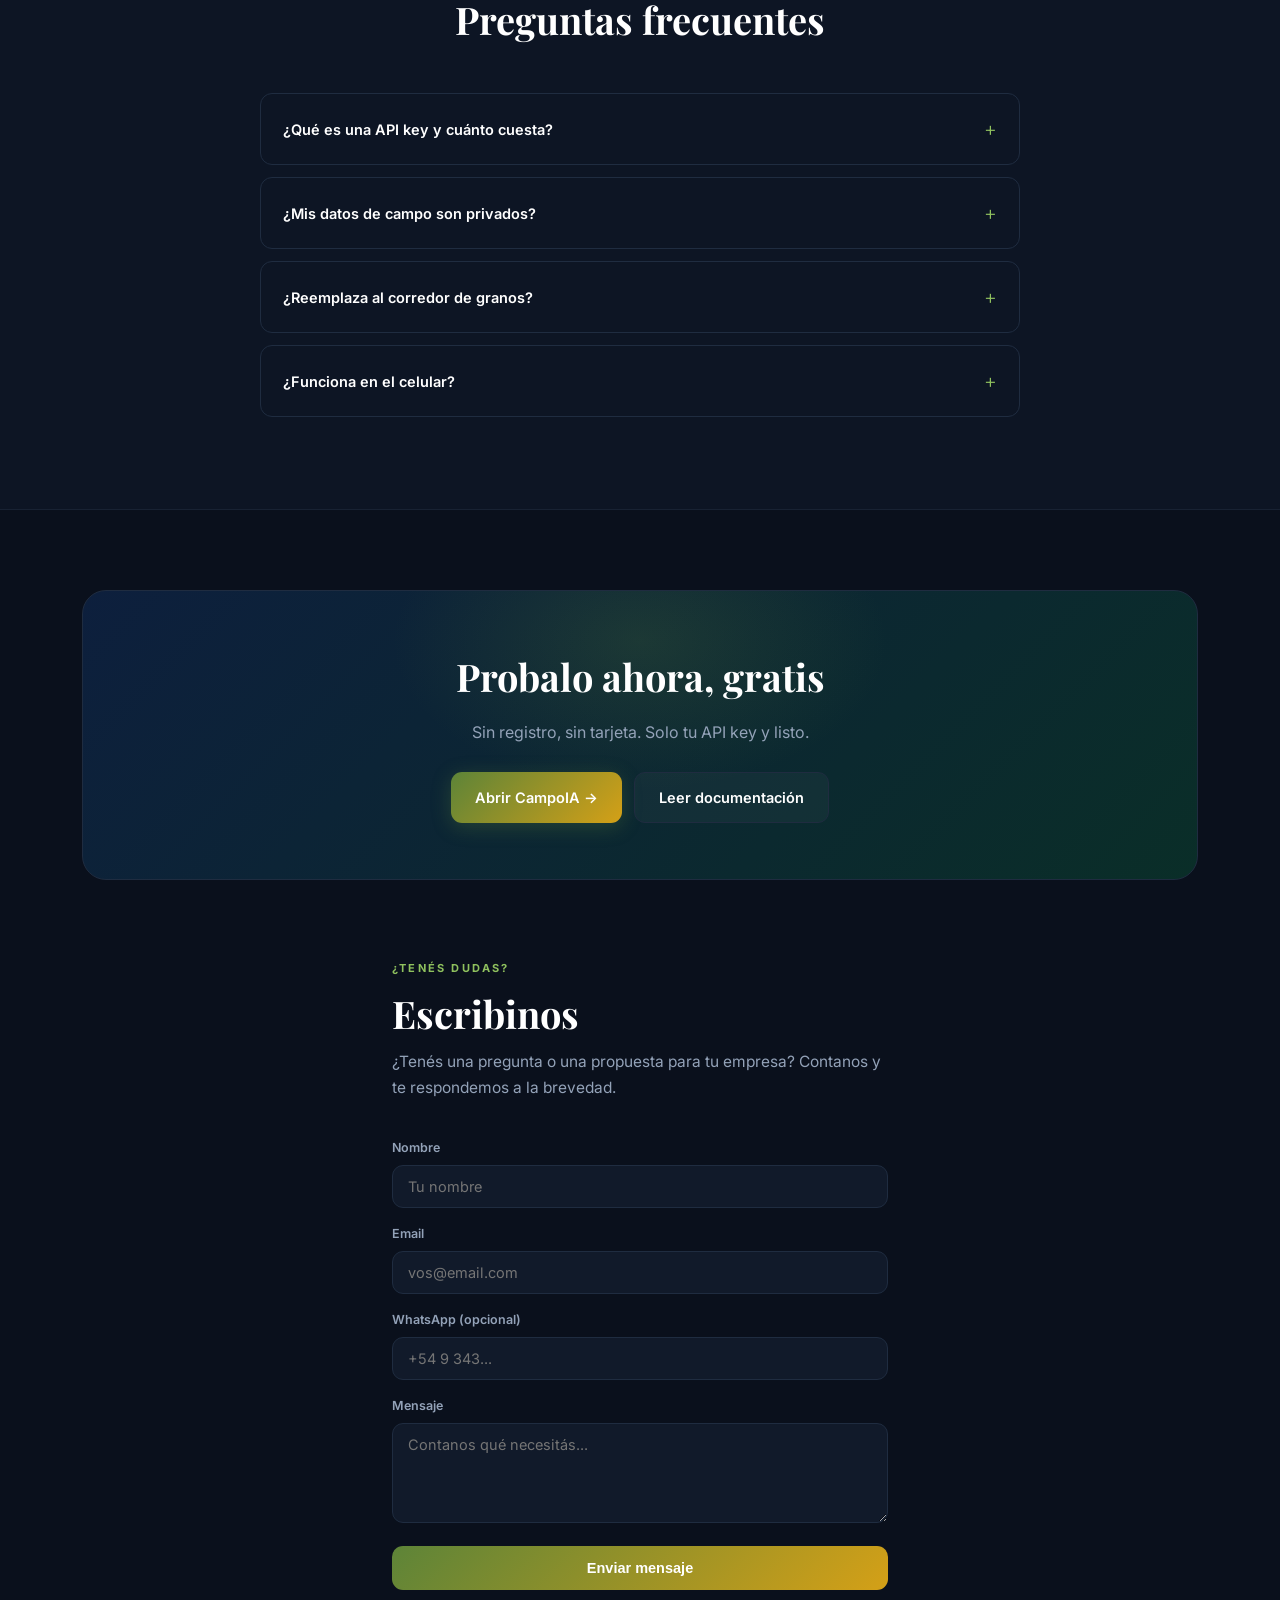
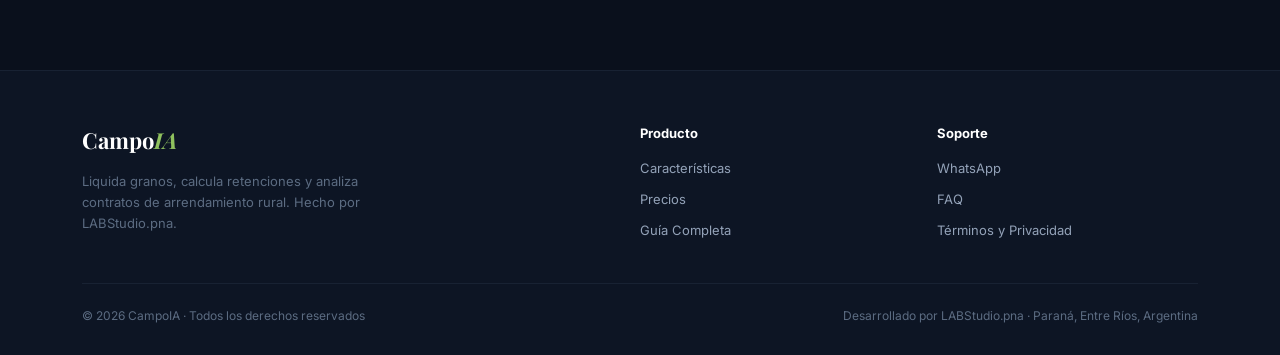
==== commit 94ca330a: "Add files via upload" ====
--- a/index.html
+++ b/index.html
@@ -13,7 +13,7 @@
 <link rel="apple-touch-icon" sizes="180x180" href="apple-touch-icon.png">
 <link rel="shortcut icon" href="favicon.ico">
 <link rel="manifest" href="site.webmanifest">
-<meta name="theme-color" content="#3B5628">
+<meta name="theme-color" content="#0A101C">
 <meta name="apple-mobile-web-app-capable" content="yes">
 <meta name="apple-mobile-web-app-title" content="CampoIA">
 
@@ -30,357 +30,456 @@
 <meta name="twitter:image" content="https://labstudiopna.github.io/CampoIA/og-image.png">
 
 <link rel="preconnect" href="https://fonts.googleapis.com">
-<link href="https://fonts.googleapis.com/css2?family=Inter:wght@400;500;600;700&family=Poppins:wght@600;700&display=swap" rel="stylesheet">
-<link rel="stylesheet" href="style.css">
+<link href="https://fonts.googleapis.com/css2?family=Playfair+Display:ital,wght@0,600;0,700;0,800;1,600&family=Inter:wght@400;500;600;700;800&family=IBM+Plex+Mono:wght@400;500;600&display=swap" rel="stylesheet">
+<style>
+*,*::before,*::after{box-sizing:border-box;margin:0;padding:0}
+:root{
+  --bg:#0A101C;--bg-2:#111A2A;--bg-3:#182338;--bg-soft:#0D1524;
+  --border:#1F2C40;--border-soft:#182233;
+  --text:#EAF0F8;--mid:#93A2B8;--dim:#5C6C82;
+  --brand:#5D8438;--brand-soft:#8FC15E;--brand-2:#D4A017;--brand-2-soft:#E8C24A;
+  --amber:#F59E0B;--red:#F87171;--ok:#10B981;--ok-soft:#34D399;
+  --serif:'Playfair Display',Georgia,serif;
+  --sans:'Inter',system-ui,-apple-system,sans-serif;
+  --mono:'IBM Plex Mono',monospace;
+  --radius:16px;
+}
+</style>
+<link rel="stylesheet" href="bento.css">
+<script src="tracker.js" defer></script>
 </head>
 <body>
 
-<header class="site">
-  <nav class="nav">
-    <a href="#" class="brand"><img src="favicon-192.png" alt="CampoIA" style="width:34px;height:34px;border-radius:9px;"> Campo<span class="ia">IA</span></a>
-    <div class="navlinks">
-      <a href="#features">Características</a>
-      <a href="#pricing">Precios</a>
-      <a href="guia-completa.html">📚 Guía Completa</a>
-      <a href="#contacto">Contacto</a>
-      <a href="agente-campo.html" class="mobile-only-cta">Ir al Agente →</a>
-    </div>
-    <div class="nav-actions">
-      <button class="theme-toggle" id="themeToggle" title="Modo claro/oscuro">🌙</button>
-      <a href="agente-campo.html" class="btn btn-primary">Ir al Agente →</a>
-      <button class="hamburger" id="hamburgerBtn" aria-label="Abrir menú">☰</button>
-    </div>
-  </nav>
-</header>
-
+<nav>
+  <a href="#" class="logo">
+    <img src="favicon-192.png" alt="CampoIA">
+    <div class="logo-name">Campo<em>IA</em></div>
+  </a>
+  <ul class="nav-links">
+    <li><a href="#features">Características</a></li>
+    <li><a href="#pricing">Precios</a></li>
+    <li><a href="#faq">Preguntas frecuentes</a></li>
+    <li><a href="#contacto">Contacto</a></li>
+    <li><a href="guia-completa.html" target="_blank">Guía Completa</a></li>
+  </ul>
+  <a href="agente-campo.html" class="nav-cta" id="nav-cta-desktop">Ir al Agente →</a>
+  <button class="hamburger" id="hamburger" aria-label="Abrir menú" onclick="toggleMobileMenu()">
+    <span></span><span></span><span></span>
+  </button>
+</nav>
+
+<div class="mobile-menu" id="mobile-menu">
+  <a href="#features" onclick="closeMobileMenu()">Características</a>
+  <a href="#pricing" onclick="closeMobileMenu()">Precios</a>
+  <a href="#faq" onclick="closeMobileMenu()">Preguntas frecuentes</a>
+  <a href="#contacto" onclick="closeMobileMenu()">Contacto</a>
+  <a href="guia-completa.html" target="_blank">Guía Completa</a>
+  <a href="agente-campo.html" class="nav-cta">Ir al Agente →</a>
+</div>
+
+<!-- HERO -->
 <section class="hero">
+  <div class="hero-glow"></div>
+  <div class="hero-glow-2"></div>
   <div class="container hero-grid">
     <div>
-      <span class="pill">🌾 Hecho en Paraná, para los campos argentinos</span>
-      <h1>Tu gestor de campo <span>experto en IA</span></h1>
-      <p class="lead">Liquida granos, calcula retenciones y gastos de comercialización, y analiza tus contratos de arrendamiento rural. Sin instalación, sin complicaciones — igual de simple que abrir WhatsApp.</p>
+      <span class="pill"><span class="dot"></span>Hecho en Paraná, para el campo de Entre Ríos</span>
+      <h1>Liquidá tu cosecha <em>sin perder un peso</em></h1>
+      <p class="lead">Liquidá granos, calculá retenciones y gastos de comercialización, y analizá tus contratos de arrendamiento rural. Sin instalación, sin complicaciones — igual de simple que abrir WhatsApp.</p>
       <div class="hero-cta">
-        <a href="agente-campo.html" class="btn btn-primary">Prueba 5 días gratis →</a>
+        <a href="agente-campo.html" class="btn btn-primary">Liquidar mi primera venta →</a>
         <a href="#features" class="btn btn-ghost">Ver características</a>
       </div>
       <div class="hero-stats">
-        <div class="stat"><b>30 seg</b><span>Liquidación de granos completa</span></div>
-        <div class="stat"><b>6</b><span>Cultivos con retenciones cargadas</span></div>
-        <div class="stat"><b>0%</b><span>Instalación</span></div>
-        <div class="stat"><b>24 hs</b><span>Soporte técnico</span></div>
-      </div>
-    </div>
-    <div class="mock">
-      <div class="mock-head"><span class="dot"></span><span class="dot"></span><span class="dot"></span>&nbsp; campoia.labstudiopna.github.io</div>
-      <div class="mock-body">
-        <div class="msg user">Vendí 180 tn de soja a $320.000/tn, calculame la liquidación</div>
-        <div class="msg bot"><b>CampoIA:</b> Calculando con retención vigente del 24% + gastos de comercialización...</div>
-        <div class="mock-result">✓ Bruto: $57.600.000 &nbsp;|&nbsp; Retención (24%): $13.824.000 &nbsp;|&nbsp; Neto estimado: $41.904.000<br>⚠️ Restá gastos de flete y comisión del corredor para el neto final</div>
-      </div>
-    </div>
-  </div>
-</section>
-
-<section>
-  <div class="container">
-    <div class="section-head">
-      <span class="eyebrow">El problema</span>
-      <h2>Lo que hoy se resuelve a ojo, a mano, o llamando al corredor</h2>
-      <p class="muted">El campo argentino produce para el mundo — todavía con planillas sueltas y cálculos de memoria.</p>
-    </div>
-    <div class="grid cols-3">
-      <div class="card">
-        <span class="icon">🌾</span>
-        <h3>Hasta 24%</h3>
-        <p>de cada venta de soja se va en retenciones (Decreto 423/2026). Sin el cálculo exacto por cultivo, es fácil subestimar cuánto queda neto antes de cerrar el boleto.</p>
-      </div>
-      <div class="card">
-        <span class="icon">📄</span>
-        <h3>Cláusulas que nadie relee</h3>
-        <p>Plazo, forma de pago en quintales y mejoras quedan enterradas en contratos de arrendamiento de varias páginas — hasta que un detalle sale caro.</p>
-      </div>
-      <div class="card">
-        <span class="icon">💉</span>
-        <h3>Un refuerzo que se pasa</h3>
-        <p>Sin un calendario sanitario a mano, una vacuna de refuerzo se posterga fácil — y una enfermedad evitable termina costando más que la vacuna.</p>
-      </div>
-    </div>
-  </div>
-</section>
-
+        <div class="hstat"><b>30 seg</b><span>Liquidación completa</span></div>
+        <div class="hstat"><b>6</b><span>Cultivos con retenciones cargadas</span></div>
+        <div class="hstat"><b>24 hs</b><span>Soporte técnico</span></div>
+      </div>
+    </div>
+    <div class="hero-bento">
+      <div class="hb-tile hb-wide" style="grid-row:span 2">
+        <div class="hb-tag">Liquidación · en vivo</div>
+        <div class="hb-chat-u">"Vendí 180 tn de soja a $320.000/tn, calculame la liquidación"</div>
+        <div class="hb-chat-a">Calculando con retención vigente del 24% + gastos de comercialización...</div>
+        <div class="bento-hero-visual" style="margin-top:12px">
+          <div class="bhv-row"><span>Bruto</span><b>$57.600.000</b></div>
+          <div class="bhv-row"><span>Retención (24%)</span><b>$13.824.000</b></div>
+          <div class="bhv-row"><span>Neto estimado</span><b>$41.904.000</b></div>
+        </div>
+      </div>
+      <div class="hb-tile">
+        <div class="hb-big">24%</div>
+        <div class="hb-lbl">retención soja vigente</div>
+      </div>
+      <div class="hb-tile">
+        <div class="hb-big g">30s</div>
+        <div class="hb-lbl">por liquidación</div>
+      </div>
+      <div class="hb-tile hb-wide">
+        <div class="hb-tag">Vencimientos SENASA</div>
+        <div class="hb-badges">
+          <span class="hb-badge a">1 guía próxima</span>
+          <span class="hb-badge g">trazabilidad al día</span>
+        </div>
+      </div>
+    </div>
+  </div>
+</section>
+
+<!-- TRUST STRIP -->
+<section class="trust" style="padding:0">
+  <div class="container trust-grid">
+    <div class="tstat"><b>Hasta <em>24</em>%</b><span>Se va en retenciones — calculalo exacto, no a ojo</span></div>
+    <div class="tstat"><b><em>6</em></b><span>Cultivos con retenciones cargadas (Decreto 423/2026)</span></div>
+    <div class="tstat"><b><em>0</em>%</b><span>Instalación</span></div>
+    <div class="tstat"><b><em>24</em>hs</b><span>Soporte técnico</span></div>
+  </div>
+</section>
+
+<!-- FEATURES BENTO -->
 <section id="features">
-  <div class="container">
-    <div class="banner">
-      <div>
-        <h3>✨ Julio 2026 — retenciones actualizadas al Decreto 423/2026</h3>
-        <p>Soja 24%, trigo/cebada 5,5%, maíz/sorgo 8,5% — cargadas y listas para calcular tu liquidación en segundos, con el cronograma de baja gradual ya contemplado.</p>
-      </div>
-      <a href="agente-campo.html" class="btn btn-accent">Probar calculadora →</a>
-    </div>
-  </div>
-</section>
-
-<section>
   <div class="container">
     <div class="section-head">
       <span class="eyebrow">Suite de herramientas</span>
       <h2>Todo lo que hoy resolvés a mano o llamando al corredor</h2>
-      <p class="muted">Nada de "IA que opina el precio del grano". Cada módulo produce un cálculo o un documento listo para usar.</p>
-    </div>
-    <div class="grid cols-4">
-      <div class="card"><span class="icon">💬</span><h3>Chat de campo IA</h3><p>Preguntas libres sobre retenciones, arrendamientos rurales, SENASA. Adjuntá un documento y seguí la charla.</p></div>
-      <div class="card"><span class="icon">🌾</span><h3>Liquidación de granos <span class="badge">MVP</span></h3><p>Calculá bruto, retención, gastos de comercialización y neto por tonelada vendida, cultivo por cultivo.</p></div>
-      <div class="card"><span class="icon">📄</span><h3>Analizador de contratos</h3><p>Subí tu contrato de arrendamiento rural: extrae plazo, renta en quintales, forma de pago y marca cláusulas confusas.</p></div>
-      <div class="card"><span class="icon">📅</span><h3>Vencimientos SENASA</h3><p>Guías sanitarias, DTe y trazabilidad — alertas antes de que un vencimiento te frene un embarque.</p></div>
-      <div class="card"><span class="icon">📊</span><h3>Humedad y merma</h3><p>Calculá el descuento por humedad y merma técnica sobre el peso bruto de tu entrega.</p></div>
-      <div class="card"><span class="icon">🗺️</span><h3>Valuación fiscal rural</h3><p>Impuesto inmobiliario rural estimado por partido/departamento de Entre Ríos.</p></div>
-      <div class="card"><span class="icon">🛰️</span><h3>Monitoreo con dron</h3><p>Coordiná un vuelo de LABStudio para medir superficie o monitorear el estado de tus lotes, integrado al mismo panel. <span class="badge">Fase 2</span></p></div>
-      <div class="card"><span class="icon">💱</span><h3>Cotizaciones de granos</h3><p>Precios de pizarra orientativos de soja, maíz, trigo, girasol y sorgo para no vender a ciegas.</p></div>
-      <div class="card"><span class="icon">🚚</span><h3>Costo de flete</h3><p>Calculá el costo del flete por tonelada y el neto puesto en destino antes de cerrar la venta.</p></div>
-      <div class="card"><span class="icon">🌱</span><h3>Margen bruto por lote</h3><p>Rinde esperado, precio e insumos + jornales cargados — para saber si un lote realmente te da ganancia.</p></div>
-      <div class="card"><span class="icon">🧪</span><h3>Libro de insumos con carencia</h3><p>Cada aplicación con su período de carencia y semáforo de cuándo podés cosechar o vender.</p></div>
-      <div class="card"><span class="icon">👷</span><h3>Jornales por lote</h3><p>Registrá la mano de obra contratada para que el margen de cada lote sea más real.</p></div>
-      <div class="card"><span class="icon">🌡️</span><h3>Alertas climáticas</h3><p>Pronóstico de helada, lluvia fuerte y estrés hídrico para los próximos 7-10 días, por departamento de Entre Ríos.</p></div>
-      <div class="card"><span class="icon">📄</span><h3>Reporte general en PDF</h3><p>Descargá un resumen de animales, maquinaria, lotes y vencimientos con un clic.</p></div>
-    </div>
-  </div>
-</section>
-
-<section style="background:var(--bg-alt);">
+      <p>Nada de "IA que opina el precio del grano". Cada módulo produce un cálculo o un documento listo para usar.</p>
+    </div>
+
+    <div class="bento-grid">
+      <div class="bento b-2x2">
+        <span class="badge-new">MVP</span>
+        <div class="icon-wrap"><svg viewBox="0 0 24 24" fill="none" stroke="currentColor" stroke-width="1.6" stroke-linecap="round" stroke-linejoin="round" width="22" height="22"><path d="M21 10c0 7-9 13-9 13s-9-6-9-13a9 9 0 0 1 18 0z"/><circle cx="12" cy="10" r="3"/></svg></div>
+        <h3>Liquidación de granos</h3>
+        <p>Calculá bruto, retención, gastos de comercialización y neto por tonelada vendida, cultivo por cultivo, actualizado al Decreto 423/2026.</p>
+        <div class="bento-hero-visual">
+          <div class="bhv-row"><span>Soja</span><b>24%</b></div>
+          <div class="bhv-row"><span>Trigo/Cebada</span><b>5,5%</b></div>
+          <div class="bhv-row"><span>Maíz/Sorgo</span><b>8,5%</b></div>
+        </div>
+      </div>
+      <div class="bento b-2x1">
+        <div class="icon-wrap"><svg viewBox="0 0 24 24" fill="none" stroke="currentColor" stroke-width="1.6" stroke-linecap="round" stroke-linejoin="round" width="22" height="22"><path d="M14 2H6a2 2 0 0 0-2 2v16a2 2 0 0 0 2 2h12a2 2 0 0 0 2-2V8z"/><path d="M14 2v6h6"/><path d="M9 13h6M9 17h6"/></svg></div>
+        <h3>Analizador de contratos rurales</h3>
+        <p>Subí tu contrato de arrendamiento: extrae plazo, renta en quintales, forma de pago y marca cláusulas confusas.</p>
+      </div>
+      <div class="bento b-1x1">
+        <div class="icon-wrap"><svg viewBox="0 0 24 24" fill="none" stroke="currentColor" stroke-width="1.6" stroke-linecap="round" stroke-linejoin="round" width="22" height="22"><path d="M21 11.5a8.38 8.38 0 0 1-.9 3.8 8.5 8.5 0 0 1-7.6 4.7 8.38 8.38 0 0 1-3.8-.9L3 21l1.9-5.7a8.38 8.38 0 0 1-.9-3.8 8.5 8.5 0 0 1 4.7-7.6 8.38 8.38 0 0 1 3.8-.9h.5a8.48 8.48 0 0 1 8 8v.5z"/></svg></div>
+        <h3>Chat de campo IA</h3>
+        <p>Retenciones, arrendamientos rurales, SENASA — todo en una charla.</p>
+      </div>
+      <div class="bento b-1x1">
+        <div class="icon-wrap"><svg viewBox="0 0 24 24" fill="none" stroke="currentColor" stroke-width="1.6" stroke-linecap="round" stroke-linejoin="round" width="22" height="22"><rect x="3" y="4" width="18" height="18" rx="2"/><line x1="16" y1="2" x2="16" y2="6"/><line x1="8" y1="2" x2="8" y2="6"/><line x1="3" y1="10" x2="21" y2="10"/></svg></div>
+        <h3>Vencimientos SENASA</h3>
+        <p>Guías sanitarias, DTe y trazabilidad con alerta antes de frenarte un embarque.</p>
+      </div>
+      <div class="bento b-1x1">
+        <div class="icon-wrap"><svg viewBox="0 0 24 24" fill="none" stroke="currentColor" stroke-width="1.6" stroke-linecap="round" stroke-linejoin="round" width="22" height="22"><line x1="12" y1="20" x2="12" y2="10"/><line x1="18" y1="20" x2="18" y2="4"/><line x1="6" y1="20" x2="6" y2="16"/></svg></div>
+        <h3>Humedad y merma</h3>
+        <p>Descuento por humedad y merma técnica sobre el peso bruto entregado.</p>
+      </div>
+      <div class="bento b-1x1">
+        <div class="icon-wrap"><svg viewBox="0 0 24 24" fill="none" stroke="currentColor" stroke-width="1.6" stroke-linecap="round" stroke-linejoin="round" width="22" height="22"><polyline points="23 6 13.5 15.5 8.5 10.5 1 18"/><polyline points="17 6 23 6 23 12"/></svg></div>
+        <h3>Margen bruto por lote</h3>
+        <p>Rinde, precio, insumos y jornales — para saber si un lote realmente da ganancia.</p>
+      </div>
+    </div>
+
+    <div class="included">
+      <div class="included-head">
+        <h4>También incluido</h4>
+        <span>Sin cargo extra</span>
+      </div>
+      <div class="included-grid">
+        <div class="inc-item"><span class="icon"><svg viewBox="0 0 24 24" fill="none" stroke="currentColor" stroke-width="2" stroke-linecap="round" stroke-linejoin="round" width="16" height="16"><polyline points="20 6 9 17 4 12"/></svg></span><b>Valuación fiscal rural</b> — impuesto inmobiliario estimado por departamento</div>
+        <div class="inc-item"><span class="icon"><svg viewBox="0 0 24 24" fill="none" stroke="currentColor" stroke-width="2" stroke-linecap="round" stroke-linejoin="round" width="16" height="16"><polyline points="20 6 9 17 4 12"/></svg></span><b>Monitoreo con dron</b> — coordiná un vuelo LABStudio, integrado al panel (Fase 2)</div>
+        <div class="inc-item"><span class="icon"><svg viewBox="0 0 24 24" fill="none" stroke="currentColor" stroke-width="2" stroke-linecap="round" stroke-linejoin="round" width="16" height="16"><polyline points="20 6 9 17 4 12"/></svg></span><b>Cotizaciones de granos</b> — precios de pizarra orientativos, 5 cultivos</div>
+        <div class="inc-item"><span class="icon"><svg viewBox="0 0 24 24" fill="none" stroke="currentColor" stroke-width="2" stroke-linecap="round" stroke-linejoin="round" width="16" height="16"><polyline points="20 6 9 17 4 12"/></svg></span><b>Costo de flete</b> — neto puesto en destino antes de cerrar la venta</div>
+        <div class="inc-item"><span class="icon"><svg viewBox="0 0 24 24" fill="none" stroke="currentColor" stroke-width="2" stroke-linecap="round" stroke-linejoin="round" width="16" height="16"><polyline points="20 6 9 17 4 12"/></svg></span><b>Libro de insumos con carencia</b> — semáforo de cuándo podés cosechar o vender</div>
+        <div class="inc-item"><span class="icon"><svg viewBox="0 0 24 24" fill="none" stroke="currentColor" stroke-width="2" stroke-linecap="round" stroke-linejoin="round" width="16" height="16"><polyline points="20 6 9 17 4 12"/></svg></span><b>Jornales por lote</b> — mano de obra cargada para un margen más real</div>
+        <div class="inc-item"><span class="icon"><svg viewBox="0 0 24 24" fill="none" stroke="currentColor" stroke-width="2" stroke-linecap="round" stroke-linejoin="round" width="16" height="16"><polyline points="20 6 9 17 4 12"/></svg></span><b>Alertas climáticas</b> — helada, lluvia fuerte y estrés hídrico a 7-10 días</div>
+        <div class="inc-item"><span class="icon"><svg viewBox="0 0 24 24" fill="none" stroke="currentColor" stroke-width="2" stroke-linecap="round" stroke-linejoin="round" width="16" height="16"><polyline points="20 6 9 17 4 12"/></svg></span><b>Reporte general en PDF</b> — animales, maquinaria, lotes y vencimientos en un clic</div>
+      </div>
+    </div>
+  </div>
+</section>
+
+<!-- BACKUP SHEETS -->
+<section style="background:var(--bg-soft);border-top:1px solid var(--border-soft);border-bottom:1px solid var(--border-soft)">
+  <div class="container">
+    <div class="section-head">
+      <span class="eyebrow">Backup automático</span>
+      <h2>Tus datos, también en tu propio Google Sheets</h2>
+      <p>Opcional y gratis. Así ves los mismos animales, maquinaria y liquidaciones desde el celular y la compu, sin depender de un solo navegador.</p>
+    </div>
+    <div class="bento-grid">
+      <div class="bento b-1x1"><h3>1. Conectá tu cuenta</h3><p>Un botón "Conectar con Google" en el panel — no instalás nada.</p></div>
+      <div class="bento b-1x1"><h3>2. Autorizá el acceso</h3><p>Google muestra su propia ventana de permiso. Aceptás y listo.</p></div>
+      <div class="bento b-1x1"><h3>3. Se sincroniza solo</h3><p>Cada dato cargado queda guardado también en tu Sheets, sin botones extra.</p></div>
+    </div>
+  </div>
+</section>
+
+<!-- STEPS -->
+<section>
   <div class="container">
     <div class="section-head">
       <span class="eyebrow">Flujo simple</span>
       <h2>Tres pasos hasta la liquidación</h2>
     </div>
-    <div class="steps">
+    <div class="steps-wrap">
       <div class="step">
-        <div class="num">1</div>
-        <h4>Cargá tu API key de Anthropic</h4>
-        <p>Creás cuenta gratis en console.anthropic.com, generás una key y la pegás en CampoIA. Nadie ve tu clave, solo vos.</p>
-        <span class="time">1 minuto</span>
+        <div class="stepn">1</div>
+        <div>
+          <div class="stept">Cargá tu API key de Anthropic</div>
+          <div class="stepd">Creás cuenta gratis en console.anthropic.com, generás una key y la pegás en CampoIA. Nadie más la ve.</div>
+          <span class="stag">1 minuto</span>
+        </div>
       </div>
       <div class="step">
-        <div class="num">2</div>
-        <h4>Cargá tu operación o contrato</h4>
-        <p>Toneladas vendidas, cultivo y precio — o subí el PDF de tu contrato de arrendamiento.</p>
-        <span class="time">Segundos</span>
+        <div class="stepn">2</div>
+        <div>
+          <div class="stept">Cargá tu operación o contrato</div>
+          <div class="stepd">Toneladas vendidas, cultivo y precio — o subí el PDF de tu contrato de arrendamiento.</div>
+          <span class="stag">Segundos</span>
+        </div>
       </div>
       <div class="step">
-        <div class="num">3</div>
-        <h4>Descargá el resultado</h4>
-        <p>Liquidación con retención, gastos y neto estimado, lista para cotejar con la del corredor.</p>
-        <span class="time">Instantáneo</span>
-      </div>
-    </div>
-  </div>
-</section>
-
-<section>
-  <div class="container">
-    <div class="section-head">
-      <span class="eyebrow">Backup automático</span>
-      <h2>Tus datos, también en tu propio Google Sheets</h2>
-      <p class="muted">Opcional y gratis. Así vas a ver los mismos animales, maquinaria y liquidaciones desde el celular y la computadora, sin depender de un solo navegador.</p>
-    </div>
-    <div class="steps">
-      <div class="step">
-        <div class="num">1</div>
-        <h4>📎 Conectá tu cuenta</h4>
-        <p>Un solo botón "Conectar con Google" en el panel del agente — no instalás nada ni creás usuario nuevo.</p>
-        <span class="time">1 clic</span>
-      </div>
-      <div class="step">
-        <div class="num">2</div>
-        <h4>✅ Autorizá el acceso</h4>
-        <p>Google te muestra su propia ventana de permiso. Aceptás, y CampoIA crea (o usa) tu hoja de cálculo personal.</p>
-        <span class="time">10 segundos</span>
-      </div>
-      <div class="step">
-        <div class="num">3</div>
-        <h4>🔄 Listo, se sincroniza solo</h4>
-        <p>Cada animal, máquina o liquidación que cargues queda guardado también en tu Google Sheets — sin botones de guardar ni pasos extra.</p>
-        <span class="time">Automático</span>
-      </div>
-    </div>
-  </div>
-</section>
-
-<section style="background:var(--bg-alt);">
-  <div class="container">
-    <div class="quote">
-      <p>"Antes esperaba que me pasaran la liquidación para saber cuánto me quedaba neto. Ahora lo calculo yo antes de vender, y negocio mejor."</p>
-      <div class="who"><b>Ricardo P.</b> — Productor agropecuario, Entre Ríos</div>
-    </div>
-  </div>
-</section>
-
+        <div class="stepn">3</div>
+        <div>
+          <div class="stept">Descargá el resultado</div>
+          <div class="stepd">Liquidación con retención, gastos y neto estimado, lista para cotejar con la del corredor.</div>
+          <span class="stag">Instantáneo</span>
+        </div>
+      </div>
+    </div>
+  </div>
+</section>
+
+<!-- TESTIMONIAL -->
+<section style="background:var(--bg-soft);border-top:1px solid var(--border-soft);border-bottom:1px solid var(--border-soft)">
+  <div class="container">
+    <div class="bento" style="max-width:700px;margin:0 auto;text-align:center;padding:40px">
+      <p style="font-family:var(--serif);font-size:20px;font-style:italic;color:#fff;line-height:1.6;margin-bottom:16px">"Antes esperaba que me pasaran la liquidación para saber cuánto me quedaba neto. Ahora lo calculo yo antes de vender, y negocio mejor."</p>
+      <div style="font-size:13px;color:var(--dim)"><b style="color:var(--mid)">Ricardo P.</b> — Productor agropecuario, Entre Ríos</div>
+    </div>
+  </div>
+</section>
+
+<!-- PRICING -->
 <section id="pricing">
   <div class="container">
     <div class="section-head">
       <span class="eyebrow">Transparente y sin sorpresas</span>
       <h2>Planes flexibles</h2>
-      <p class="muted">El costo de la IA lo pagás directamente a Anthropic. CampoIA es la plataforma que lo hace agropecuario.</p>
-    </div>
-    <div class="pricing-grid">
+      <p>El costo de la IA lo pagás directamente a Anthropic. CampoIA es la plataforma que lo hace agropecuario.</p>
+    </div>
+    <div class="pgrid">
       <div class="plan">
         <h3>Uso propio</h3>
         <div class="price">Gratis</div>
-        <p class="desc">Acceso completo · pagás solo la API (~USD 0.01–0.02 por consulta)</p>
+        <div class="period">Acceso completo · pagás solo la API (~USD 0.01–0.02 por consulta)</div>
         <ul>
-          <li>Chat de campo IA</li>
-          <li>Liquidación de granos</li>
-          <li>Analizador de contratos de arrendamiento</li>
-          <li>Animales por caravana (sanidad y reproducción)</li>
+          <li><span class="icon"><svg viewBox="0 0 24 24" fill="none" stroke="currentColor" stroke-width="2" stroke-linecap="round" stroke-linejoin="round" width="16" height="16"><polyline points="20 6 9 17 4 12"/></svg></span>Chat de campo IA</li>
+          <li><span class="icon"><svg viewBox="0 0 24 24" fill="none" stroke="currentColor" stroke-width="2" stroke-linecap="round" stroke-linejoin="round" width="16" height="16"><polyline points="20 6 9 17 4 12"/></svg></span>Liquidación de granos</li>
+          <li><span class="icon"><svg viewBox="0 0 24 24" fill="none" stroke="currentColor" stroke-width="2" stroke-linecap="round" stroke-linejoin="round" width="16" height="16"><polyline points="20 6 9 17 4 12"/></svg></span>Analizador de contratos de arrendamiento</li>
+          <li><span class="icon"><svg viewBox="0 0 24 24" fill="none" stroke="currentColor" stroke-width="2" stroke-linecap="round" stroke-linejoin="round" width="16" height="16"><polyline points="20 6 9 17 4 12"/></svg></span>Animales por caravana (sanidad y reproducción)</li>
         </ul>
-        <a href="agente-campo.html" class="btn btn-ghost">Empezar gratis</a>
-      </div>
-      <div class="plan">
+        <a href="agente-campo.html" class="btn btn-ghost" style="justify-content:center">Empezar gratis</a>
+      </div>
+      <div class="plan feat">
+        <span class="plan-badge">Recomendado</span>
         <h3>Campo</h3>
         <div class="price">USD 80<small>/mes</small></div>
-        <p class="desc">Por productor, corredor o establecimiento ganadero · hasta 5 usuarios</p>
+        <div class="period">Por productor, corredor o establecimiento · hasta 5 usuarios</div>
         <ul>
-          <li>Todo de Uso propio — granos y ganado en un solo plan</li>
-          <li>Retenciones actualizadas automáticamente</li>
-          <li>Soporte por WhatsApp (24 hs)</li>
-          <li>Vencimientos SENASA con alertas</li>
-          <li>Maquinaria y repuestos con alerta de mantenimiento</li>
+          <li><span class="icon"><svg viewBox="0 0 24 24" fill="none" stroke="currentColor" stroke-width="2" stroke-linecap="round" stroke-linejoin="round" width="16" height="16"><polyline points="20 6 9 17 4 12"/></svg></span>Todo de Uso propio — granos y ganado en un solo plan</li>
+          <li><span class="icon"><svg viewBox="0 0 24 24" fill="none" stroke="currentColor" stroke-width="2" stroke-linecap="round" stroke-linejoin="round" width="16" height="16"><polyline points="20 6 9 17 4 12"/></svg></span>Retenciones actualizadas automáticamente</li>
+          <li><span class="icon"><svg viewBox="0 0 24 24" fill="none" stroke="currentColor" stroke-width="2" stroke-linecap="round" stroke-linejoin="round" width="16" height="16"><polyline points="20 6 9 17 4 12"/></svg></span>Soporte por WhatsApp (24 hs)</li>
+          <li><span class="icon"><svg viewBox="0 0 24 24" fill="none" stroke="currentColor" stroke-width="2" stroke-linecap="round" stroke-linejoin="round" width="16" height="16"><polyline points="20 6 9 17 4 12"/></svg></span>Vencimientos SENASA con alertas</li>
+          <li><span class="icon"><svg viewBox="0 0 24 24" fill="none" stroke="currentColor" stroke-width="2" stroke-linecap="round" stroke-linejoin="round" width="16" height="16"><polyline points="20 6 9 17 4 12"/></svg></span>Maquinaria y repuestos con alerta de mantenimiento</li>
         </ul>
-        <a href="agente-campo.html" class="btn btn-primary">Contratar plan</a>
-      </div>
-    </div>
-  </div>
-</section>
-
-<section>
+        <a href="agente-campo.html" class="btn btn-primary" style="justify-content:center">Contratar plan →</a>
+      </div>
+    </div>
+  </div>
+</section>
+
+<!-- FAQ -->
+<section id="faq" style="background:var(--bg-soft);border-top:1px solid var(--border-soft);border-bottom:1px solid var(--border-soft)">
+  <div class="container">
+    <div class="section-head">
+      <span class="eyebrow">Lo que más nos preguntan</span>
+      <h2>Preguntas frecuentes</h2>
+    </div>
+    <div class="faq-wrap">
+      <div class="faqitem">
+        <div class="faqq" onclick="toggleFaq(this)">¿Qué es una API key y cuánto cuesta?<span class="faqico">+</span></div>
+        <div class="faqa">Es una clave personal para usar la IA de Anthropic. Creás cuenta gratis en console.anthropic.com, cargás crédito y generás tu key. Con USD 5 hacés varios cientos de consultas.</div>
+      </div>
+      <div class="faqitem">
+        <div class="faqq" onclick="toggleFaq(this)">¿Mis datos de campo son privados?<span class="faqico">+</span></div>
+        <div class="faqa">Sí. CampoIA no tiene backend propio. Tu API key y los archivos van directo de tu navegador a Anthropic. Al cerrar la pestaña, todo se borra salvo lo que decidas guardar en tu Sheets.</div>
+      </div>
+      <div class="faqitem">
+        <div class="faqq" onclick="toggleFaq(this)">¿Reemplaza al corredor de granos?<span class="faqico">+</span></div>
+        <div class="faqa">No. Es una herramienta de apoyo para negociar mejor. Calculá tu neto estimado antes de vender — la operación y el precio final siempre se cierran con tu corredor.</div>
+      </div>
+      <div class="faqitem">
+        <div class="faqq" onclick="toggleFaq(this)">¿Funciona en el celular?<span class="faqico">+</span></div>
+        <div class="faqa">Sí, es responsive. Funciona bien en smartphone y tablet, incluso en el campo con señal débil, sin instalar ninguna app.</div>
+      </div>
+    </div>
+  </div>
+</section>
+
+<!-- CTA FINAL -->
+<section id="contacto">
   <div class="container">
     <div class="cta-final">
       <h2>Probalo ahora, gratis</h2>
       <p>Sin registro, sin tarjeta. Solo tu API key y listo.</p>
       <div class="hero-cta">
-        <a href="agente-campo.html" class="btn btn-accent">Abrir CampoIA →</a>
-        <a href="guia-completa.html" class="btn btn-ghost" style="border-color:rgba(255,255,255,.3);">📚 Leer documentación</a>
-      </div>
-    </div>
-  </div>
-</section>
-
-<section id="contacto">
-  <div class="container">
-    <div class="section-head">
+        <a href="agente-campo.html" class="btn btn-primary">Abrir CampoIA →</a>
+        <a href="guia-completa.html" target="_blank" class="btn btn-ghost">Leer documentación</a>
+      </div>
+    </div>
+  </div>
+</section>
+
+<!-- CONTACTO -->
+<section style="padding-top:0">
+  <div class="container contact-wrap">
+    <div class="section-head" style="text-align:left;margin-bottom:0">
       <span class="eyebrow">¿Tenés dudas?</span>
       <h2>Escribinos</h2>
-      <p class="muted">¿Tenés una pregunta o una propuesta para tu empresa? Contanos y te respondemos a la brevedad.</p>
-    </div>
-    <form class="waitlist" id="contactForm" action="https://formspree.io/f/mwvgvgkj" method="POST">
-      <div class="row">
-        <div>
-          <label for="cf-name">Nombre</label>
-          <input id="cf-name" type="text" name="name" required placeholder="Tu nombre">
-        </div>
-        <div>
-          <label for="cf-email">Email</label>
-          <input id="cf-email" type="email" name="email" required placeholder="vos@email.com">
-        </div>
-      </div>
-      <div class="row">
-        <div class="full">
-          <label for="cf-whatsapp">WhatsApp (opcional)</label>
-          <input id="cf-whatsapp" type="tel" name="whatsapp" placeholder="+54 9 343...">
-        </div>
-      </div>
-      <div class="row">
-        <div class="full">
-          <label for="cf-msg">Mensaje</label>
-          <textarea id="cf-msg" name="message" required placeholder="Contanos qué necesitás..."></textarea>
-        </div>
+      <p>¿Tenés una pregunta o una propuesta para tu empresa? Contanos y te respondemos a la brevedad.</p>
+    </div>
+    <form class="cform" id="contactForm" action="https://formspree.io/f/YOUR_FORM_ID" method="POST">
+      <div class="cfield">
+        <label for="cf-name">Nombre</label>
+        <input id="cf-name" type="text" name="name" required placeholder="Tu nombre">
+      </div>
+      <div class="cfield">
+        <label for="cf-email">Email</label>
+        <input id="cf-email" type="email" name="email" required placeholder="vos@email.com">
+      </div>
+      <div class="cfield">
+        <label for="cf-whatsapp">WhatsApp (opcional)</label>
+        <input id="cf-whatsapp" type="tel" name="whatsapp" placeholder="+54 9 343...">
+      </div>
+      <div class="cfield">
+        <label for="cf-msg">Mensaje</label>
+        <textarea id="cf-msg" name="message" required placeholder="Contanos qué necesitás..."></textarea>
       </div>
       <input type="hidden" name="_subject" value="Nuevo contacto — CampoIA">
-      <button type="submit" class="btn btn-primary">Enviar mensaje</button>
-      <div class="form-success" id="cfSuccess">✓ ¡Listo! Recibimos tu mensaje, te respondemos a la brevedad.</div>
+      <button type="submit" class="cform-submit" id="cform-submit">Enviar mensaje</button>
+      <div class="cform-status" id="cform-status" role="status" aria-live="polite"></div>
     </form>
   </div>
 </section>
 
+<!-- FOOTER -->
 <footer class="site">
   <div class="container">
     <div class="foot-grid">
       <div class="foot-brand">
-        <a href="#" class="brand"><img src="favicon-192.png" alt="CampoIA" style="width:30px;height:30px;"> Campo<span class="ia" style="color:var(--accent-light);">IA</span></a>
-        <p style="margin-top:12px;max-width:320px;">Liquida granos, calcula retenciones y analiza contratos de arrendamiento rural. Hecho por LABStudio.pna.</p>
+        <div class="logo-name">Campo<em>IA</em></div>
+        <p>Liquida granos, calcula retenciones y analiza contratos de arrendamiento rural. Hecho por LABStudio.pna.</p>
       </div>
       <div class="foot-links">
-        <b style="color:#fff;font-size:13px;">Producto</b><br><br>
+        <b>Producto</b>
         <a href="#features">Características</a>
         <a href="#pricing">Precios</a>
-        <a href="guia-completa.html">Guía completa</a>
+        <a href="guia-completa.html">Guía Completa</a>
       </div>
       <div class="foot-links">
-        <b style="color:#fff;font-size:13px;">Soporte</b><br><br>
+        <b>Soporte</b>
         <a href="https://wa.me/5493435344597?text=Hola,%20quiero%20info%20sobre%20CampoIA">WhatsApp</a>
-        <a href="#contacto">Escribinos</a>
+        <a href="#faq">FAQ</a>
         <a href="terminos.html">Términos y Privacidad</a>
       </div>
     </div>
     <div class="foot-bottom">
       <span>© 2026 CampoIA · Todos los derechos reservados</span>
-      <span>Desarrollado por<a href="https://labstudiopna.github.io" target="_blank">LABStudio.pna</a> · Paraná, Entre Ríos, Argentina</span>
+      <span>Desarrollado por LABStudio.pna · Paraná, Entre Ríos, Argentina</span>
     </div>
   </div>
 </footer>
 
 <script>
-  const toggle = document.getElementById('themeToggle');
-  const root = document.documentElement;
-  function applyTheme(t){ root.setAttribute('data-theme', t); toggle.textContent = t === 'dark' ? '☀️' : '🌙'; }
-  applyTheme('light');
-  toggle.addEventListener('click', () => {
-    const current = root.getAttribute('data-theme');
-    applyTheme(current === 'dark' ? 'light' : 'dark');
+function toggleMobileMenu(){
+  document.getElementById('hamburger').classList.toggle('active');
+  document.getElementById('mobile-menu').classList.toggle('active');
+}
+function closeMobileMenu(){
+  document.getElementById('hamburger').classList.remove('active');
+  document.getElementById('mobile-menu').classList.remove('active');
+}
+document.querySelector('.logo').addEventListener('click', closeMobileMenu);
+
+function toggleFaq(el){
+  const item=el.parentElement;
+  const isOpen=item.classList.contains('open');
+  document.querySelectorAll('.faqitem').forEach(i=>i.classList.remove('open'));
+  if(!isOpen)item.classList.add('open');
+}
+
+(function(){
+  const isTouch = window.matchMedia('(hover: none)').matches;
+  const cards = document.querySelectorAll('.bento, .hb-tile');
+  cards.forEach(card => {
+    card.addEventListener('mousemove', (e) => {
+      const r = card.getBoundingClientRect();
+      card.style.setProperty('--mx', (e.clientX - r.left) + 'px');
+      card.style.setProperty('--my', (e.clientY - r.top) + 'px');
+      if (isTouch) return;
+      const rx = (((e.clientY - r.top) / r.height) - 0.5) * -4;
+      const ry = (((e.clientX - r.left) / r.width) - 0.5) * 4;
+      card.style.transform = `perspective(700px) rotateX(${rx}deg) rotateY(${ry}deg) translateY(-2px)`;
+    });
+    card.addEventListener('mouseleave', () => {
+      card.style.transform = 'perspective(700px) rotateX(0) rotateY(0) translateY(0)';
+    });
   });
-
-  const hamburgerBtn = document.getElementById('hamburgerBtn');
-  const navlinksEl = document.querySelector('.navlinks');
-  if (hamburgerBtn && navlinksEl) {
-    hamburgerBtn.addEventListener('click', () => {
-      const isOpen = navlinksEl.classList.toggle('open');
-      hamburgerBtn.textContent = isOpen ? '✕' : '☰';
-    });
-    navlinksEl.querySelectorAll('a').forEach(a => a.addEventListener('click', () => {
-      navlinksEl.classList.remove('open');
-      hamburgerBtn.textContent = '☰';
-    }));
-  }
-
-  const cfForm = document.getElementById('contactForm');
-  const cfSuccess = document.getElementById('cfSuccess');
-  if (cfForm) {
-    cfForm.addEventListener('submit', async (e) => {
-      e.preventDefault();
-      const btn = cfForm.querySelector('button[type="submit"]');
-      const originalText = btn.textContent;
-      btn.textContent = 'Enviando...';
-      btn.disabled = true;
-      try {
-        const res = await fetch(cfForm.action, {
-          method: 'POST',
-          body: new FormData(cfForm),
-          headers: { 'Accept': 'application/json' }
-        });
-        if (res.ok) {
-          cfForm.reset();
-          cfSuccess.style.display = 'block';
-        } else {
-          alert('No se pudo enviar. Probá de nuevo o escribinos por WhatsApp.');
-        }
-      } catch (err) {
-        alert('No se pudo enviar. Probá de nuevo o escribinos por WhatsApp.');
-      } finally {
-        btn.textContent = originalText;
-        btn.disabled = false;
-      }
-    });
-  }
+})();
+
+const obs = new IntersectionObserver(entries => {
+  entries.forEach(e => {
+    if (e.isIntersecting) { e.target.style.opacity = '1'; e.target.style.transform = 'translateY(0)'; }
+  });
+}, { threshold: 0.1 });
+document.querySelectorAll('.bento, .step, .plan, .hb-tile').forEach(el => {
+  el.style.opacity = '0'; el.style.transform = 'translateY(16px)';
+  el.style.transition = 'opacity .5s ease, transform .5s ease';
+  obs.observe(el);
+});
+
+const contactForm = document.getElementById('contactForm');
+if (contactForm) {
+  contactForm.addEventListener('submit', async (e) => {
+    e.preventDefault();
+    const btn = document.getElementById('cform-submit');
+    const status = document.getElementById('cform-status');
+    btn.disabled = true;
+    btn.textContent = 'Enviando...';
+    status.className = 'cform-status show';
+    status.textContent = '';
+    try {
+      const res = await fetch(contactForm.action, { method: 'POST', body: new FormData(contactForm), headers: { 'Accept': 'application/json' } });
+      if (res.ok) {
+        status.className = 'cform-status show ok';
+        status.textContent = '¡Listo! Te respondemos a la brevedad.';
+        contactForm.reset();
+      } else { throw new Error('error'); }
+    } catch (err) {
+      status.className = 'cform-status show err';
+      status.textContent = 'No pudimos enviar el mensaje. Escribinos por WhatsApp.';
+    } finally {
+      btn.disabled = false;
+      btn.textContent = 'Enviar mensaje';
+    }
+  });
+}
 </script>
-  <script src="tracker.js" defer></script>
 </body>
 </html>
--- a/bento.css
+++ b/bento.css
@@ -0,0 +1,218 @@
+*,*::before,*::after{box-sizing:border-box;margin:0;padding:0}
+html{scroll-behavior:smooth}
+body{font-family:var(--sans);color:var(--text);background:var(--bg);line-height:1.6;-webkit-font-smoothing:antialiased}
+a{color:inherit}
+.container{max-width:1180px;margin:0 auto;padding:0 32px}
+.icon{width:20px;height:20px;display:inline-block;vertical-align:middle}
+.icon svg{width:100%;height:100%}
+
+/* NAV */
+nav{position:sticky;top:0;z-index:100;background:rgba(10,16,28,.86);backdrop-filter:blur(14px);border-bottom:3px solid var(--brand);padding:0 32px;height:66px;display:flex;align-items:center;justify-content:space-between}
+.logo{display:flex;align-items:center;gap:10px;text-decoration:none}
+.logo img{width:34px;height:34px;border-radius:9px}
+.logo-name{font-family:var(--serif);font-size:21px;font-weight:700;color:#fff}
+.logo-name em{font-style:italic;color:var(--brand-soft)}
+.nav-links{display:flex;align-items:center;gap:30px;list-style:none}
+.nav-links a{font-size:14px;font-weight:500;color:var(--mid);text-decoration:none;transition:color .2s}
+.nav-links a:hover{color:#fff}
+.nav-cta{background:linear-gradient(135deg,var(--brand),var(--brand-2));color:#fff!important;padding:10px 22px;border-radius:9px;font-weight:600;font-size:14px;box-shadow:0 4px 18px color-mix(in srgb, var(--brand) 30%, transparent);transition:all .2s!important;white-space:nowrap}
+.nav-cta:hover{transform:translateY(-2px);box-shadow:0 8px 26px color-mix(in srgb, var(--brand) 40%, transparent)!important}
+.hamburger{display:none;flex-direction:column;gap:5px;background:none;border:none;cursor:pointer;padding:8px}
+.hamburger span{width:22px;height:2px;background:#fff;border-radius:2px;transition:all .3s}
+.hamburger.active span:nth-child(1){transform:rotate(45deg) translate(6px,6px)}
+.hamburger.active span:nth-child(2){opacity:0}
+.hamburger.active span:nth-child(3){transform:rotate(-45deg) translate(6px,-6px)}
+.mobile-menu{display:none;position:fixed;top:66px;left:0;right:0;bottom:0;background:var(--bg);border-top:1px solid var(--border);flex-direction:column;padding:16px;z-index:150;overflow-y:auto}
+.mobile-menu.active{display:flex}
+.mobile-menu a{padding:14px 12px;color:var(--mid);text-decoration:none;font-weight:500;border-bottom:1px solid var(--border-soft)}
+.mobile-menu .nav-cta{margin:14px 12px;text-align:center}
+
+/* BUTTONS */
+.btn{display:inline-flex;align-items:center;gap:8px;padding:13px 24px;border-radius:11px;font-weight:600;font-size:14.5px;text-decoration:none;transition:all .2s;border:none;cursor:pointer;font-family:var(--sans)}
+.btn-primary{background:linear-gradient(135deg,var(--brand),var(--brand-2));color:#fff;box-shadow:0 4px 20px color-mix(in srgb, var(--brand) 32%, transparent)}
+.btn-primary:hover{transform:translateY(-2px);box-shadow:0 10px 28px color-mix(in srgb, var(--brand) 42%, transparent)}
+.btn-ghost{background:rgba(255,255,255,.03);color:#fff;border:1px solid var(--border)}
+.btn-ghost:hover{background:rgba(255,255,255,.06);border-color:#33445e}
+
+/* HERO */
+.hero{position:relative;padding:76px 0 60px;overflow:hidden}
+.hero-glow{position:absolute;top:-160px;right:-140px;width:520px;height:520px;background:radial-gradient(circle,color-mix(in srgb, var(--brand-2) 28%, transparent),transparent 70%);border-radius:50%;pointer-events:none}
+.hero-glow-2{position:absolute;bottom:-120px;left:-120px;width:420px;height:420px;background:radial-gradient(circle,color-mix(in srgb, var(--brand) 22%, transparent),transparent 70%);pointer-events:none}
+.hero-grid{position:relative;z-index:1;display:grid;grid-template-columns:1fr 1fr;gap:48px;align-items:center}
+.pill{display:inline-flex;align-items:center;gap:8px;background:color-mix(in srgb, var(--brand) 10%, transparent);border:1px solid color-mix(in srgb, var(--brand) 35%, transparent);color:var(--brand-soft);font-size:12.5px;font-weight:600;padding:7px 16px;border-radius:999px;margin-bottom:22px}
+.pill .dot{width:7px;height:7px;background:var(--brand-soft);border-radius:50%;animation:pulse 2s infinite}
+@keyframes pulse{0%,100%{opacity:1}50%{opacity:.3}}
+.hero h1{font-family:var(--serif);font-size:clamp(32px,4vw,46px);font-weight:700;line-height:1.14;margin-bottom:18px;color:#fff}
+.hero h1 em{font-style:italic;color:var(--brand-soft)}
+.hero p.lead{font-size:16.5px;color:var(--mid);max-width:460px;line-height:1.7;margin-bottom:28px}
+.hero-cta{display:flex;gap:12px;flex-wrap:wrap;margin-bottom:34px}
+.hero-stats{display:flex;gap:30px;flex-wrap:wrap}
+.hstat b{display:block;font-family:var(--serif);font-size:24px;font-weight:700;color:#fff}
+.hstat span{font-size:12px;color:var(--dim)}
+
+/* HERO BENTO DEMO */
+.hero-bento{display:grid;grid-template-columns:1.3fr 1fr 1fr;gap:12px;position:relative;z-index:1}
+.hb-tile{background:var(--bg-2);border:1px solid var(--border);border-radius:14px;padding:16px;transition:transform .12s ease,box-shadow .12s ease,border-color .12s ease;position:relative;overflow:hidden}
+.hb-tile::before{content:"";position:absolute;inset:0;border-radius:inherit;background:radial-gradient(180px circle at var(--mx,50%) var(--my,50%),rgba(96,165,250,.16),transparent 60%);opacity:0;transition:opacity .2s ease;pointer-events:none}
+.hb-tile:hover::before{opacity:1}
+.hb-tile:hover{border-color:#2c3c56;box-shadow:0 14px 30px rgba(0,0,0,.35)}
+.hb-tag{font-size:10px;font-family:var(--mono);color:var(--dim);letter-spacing:.06em;margin-bottom:10px;text-transform:uppercase}
+.hb-chat-u{background:var(--bg-3);border-radius:9px;padding:9px 12px;font-size:12px;color:#C9D3DC;margin-bottom:7px}
+.hb-chat-a{background:color-mix(in srgb, var(--brand) 10%, transparent);border:1px solid color-mix(in srgb, var(--brand) 25%, transparent);border-radius:9px;padding:9px 12px;font-size:12px;color:var(--brand-soft)}
+.hb-big{font-size:23px;font-weight:700;color:var(--brand-2-soft);font-family:var(--serif)}
+.hb-big.g{color:var(--brand-soft)}
+.hb-lbl{font-size:10.5px;color:var(--dim);margin-top:2px}
+.hb-wide{grid-column:span 2}
+.hb-badges{display:flex;gap:6px;margin-top:8px;flex-wrap:wrap}
+.hb-badge{font-size:10px;padding:3px 9px;border-radius:999px;font-weight:600}
+.hb-badge.r{background:rgba(248,113,113,.15);color:var(--red)}
+.hb-badge.a{background:rgba(245,158,11,.15);color:var(--amber)}
+.hb-badge.g{background:color-mix(in srgb, var(--ok) 15%, transparent);color:var(--ok-soft)}
+
+/* SECTION HEAD */
+section{padding:80px 0}
+.section-head{max-width:620px;margin:0 auto 50px;text-align:center}
+.eyebrow{display:block;font-size:11px;font-weight:700;letter-spacing:.2em;text-transform:uppercase;color:var(--brand-soft);margin-bottom:12px}
+.section-head h2{font-family:var(--serif);font-size:clamp(26px,3.2vw,38px);font-weight:700;color:#fff;margin-bottom:12px;line-height:1.25}
+.section-head p{font-size:15.5px;color:var(--mid);line-height:1.7}
+
+/* TRUST STRIP */
+.trust{background:var(--bg-soft);border-top:1px solid var(--border-soft);border-bottom:1px solid var(--border-soft);padding:38px 0}
+.trust-grid{display:grid;grid-template-columns:repeat(4,1fr);gap:24px;text-align:center}
+.tstat b{display:block;font-family:var(--serif);font-size:30px;font-weight:700;color:#fff}
+.tstat b em{color:var(--brand-soft);font-style:normal}
+.tstat span{font-size:12px;color:var(--dim)}
+
+/* BENTO FEATURES */
+.bento-grid{display:grid;grid-template-columns:repeat(4,1fr);grid-auto-rows:minmax(150px,auto);gap:14px}
+.bento{background:var(--bg-2);border:1px solid var(--border);border-radius:var(--radius);padding:24px;position:relative;overflow:hidden;transition:transform .12s ease,box-shadow .12s ease,border-color .12s ease}
+.bento::before{content:"";position:absolute;inset:0;border-radius:inherit;background:radial-gradient(220px circle at var(--mx,50%) var(--my,50%),rgba(255,255,255,.05),transparent 60%);opacity:0;transition:opacity .25s ease;pointer-events:none}
+.bento:hover::before{opacity:1}
+.bento:hover{border-color:#2c3c56;box-shadow:0 16px 36px rgba(0,0,0,.35)}
+.bento .icon-wrap{width:42px;height:42px;border-radius:11px;background:color-mix(in srgb, var(--brand) 12%, transparent);color:var(--brand-soft);display:flex;align-items:center;justify-content:center;margin-bottom:16px}
+.bento h3{font-family:var(--serif);font-size:17px;font-weight:700;color:#fff;margin-bottom:8px}
+.bento p{font-size:13.5px;color:var(--mid);line-height:1.6}
+.bento .badge-new{position:absolute;top:18px;right:18px;font-size:10px;font-weight:700;background:rgba(245,158,11,.15);color:var(--amber);padding:3px 9px;border-radius:999px;letter-spacing:.03em}
+.b-2x2{grid-column:span 2;grid-row:span 2}
+.b-2x1{grid-column:span 2}
+.b-1x1{grid-column:span 1}
+.bento-hero-visual{margin-top:16px;background:var(--bg-3);border:1px solid var(--border-soft);border-radius:11px;padding:14px;font-size:12px}
+.bhv-row{display:flex;justify-content:space-between;padding:5px 0;color:var(--mid);border-bottom:1px dashed var(--border-soft)}
+.bhv-row:last-child{border:none}
+.bhv-row b{color:var(--brand-soft);font-family:var(--mono);font-weight:600}
+.bento-chat-visual{margin-top:14px}
+
+/* INCLUDED LIST */
+.included{margin-top:44px;background:var(--bg-soft);border:1px solid var(--border-soft);border-radius:var(--radius);padding:32px}
+.included-head{display:flex;align-items:center;justify-content:space-between;margin-bottom:22px;flex-wrap:wrap;gap:10px}
+.included-head h4{font-family:var(--serif);font-size:17px;color:#fff;font-weight:700}
+.included-head span{font-size:12.5px;color:var(--dim)}
+.included-grid{display:grid;grid-template-columns:repeat(2,1fr);gap:10px 24px}
+.inc-item{display:flex;align-items:center;gap:10px;font-size:13.5px;color:var(--mid);padding:8px 0;border-bottom:1px solid var(--border-soft)}
+.inc-item .icon{color:var(--brand-soft);flex-shrink:0}
+.inc-item b{color:#fff;font-weight:600}
+
+/* STEPS */
+.steps-wrap{max-width:800px;margin:0 auto;position:relative}
+.steps-wrap::before{content:"";position:absolute;left:27px;top:30px;bottom:30px;width:2px;background:linear-gradient(to bottom,var(--brand-2),var(--brand))}
+.step{display:flex;gap:26px;padding:24px 0;position:relative}
+.stepn{width:54px;height:54px;border-radius:50%;background:var(--bg-2);border:2px solid var(--brand);color:var(--brand-soft);font-family:var(--serif);font-size:20px;font-weight:700;display:flex;align-items:center;justify-content:center;flex-shrink:0;z-index:1}
+.stept{font-family:var(--serif);font-size:19px;font-weight:700;color:#fff;margin-bottom:6px}
+.stepd{font-size:14px;color:var(--mid);line-height:1.65;max-width:480px}
+.stag{display:inline-block;background:color-mix(in srgb, var(--brand) 12%, transparent);color:var(--brand-soft);font-size:11px;font-weight:600;padding:3px 11px;border-radius:999px;margin-top:9px}
+
+/* PRICING */
+.pgrid{max-width:900px;margin:0 auto;display:grid;grid-template-columns:1fr 1fr;gap:20px;align-items:stretch}
+.plan{background:var(--bg-2);border:1px solid var(--border);border-radius:20px;padding:32px 28px;display:flex;flex-direction:column;position:relative;transition:transform .2s ease}
+.plan.feat{border-color:var(--brand);box-shadow:0 0 0 1px color-mix(in srgb, var(--brand) 30%, transparent),0 20px 50px color-mix(in srgb, var(--brand) 12%, transparent)}
+.plan-badge{position:absolute;top:-13px;left:28px;background:var(--brand);color:#062318;font-size:10.5px;font-weight:700;padding:4px 14px;border-radius:999px;letter-spacing:.03em}
+.plan h3{font-size:12.5px;text-transform:uppercase;letter-spacing:.12em;color:var(--dim);font-weight:700;margin-bottom:12px}
+.plan .price{font-family:var(--serif);font-size:38px;font-weight:700;color:#fff;margin-bottom:4px}
+.plan .price small{font-size:14px;color:var(--dim);font-weight:400;font-family:var(--sans)}
+.plan .period{font-size:12.5px;color:var(--dim);margin-bottom:22px}
+.plan ul{list-style:none;flex:1;margin-bottom:26px;display:flex;flex-direction:column;gap:10px}
+.plan li{font-size:13.5px;color:var(--mid);display:flex;gap:9px;align-items:flex-start}
+.plan li .icon{color:var(--brand-soft);flex-shrink:0;margin-top:1px}
+
+/* COMPARISON TABLE */
+.compare-wrap{max-width:860px;margin:0 auto;background:var(--bg-2);border:1px solid var(--border);border-radius:var(--radius);overflow:hidden}
+table.compare{width:100%;border-collapse:collapse;font-size:13.5px}
+table.compare th{padding:16px 20px;text-align:left;background:var(--bg-soft);font-weight:700}
+table.compare th:first-child{color:var(--mid);font-family:var(--sans);font-weight:600}
+table.compare th:nth-child(2){color:var(--brand-soft)}
+table.compare th:nth-child(3){color:var(--dim)}
+table.compare td{padding:14px 20px;color:var(--mid);border-top:1px solid var(--border-soft)}
+table.compare td:first-child{color:#fff;font-weight:600}
+table.compare td strong{color:var(--brand-soft)}
+
+/* FAQ */
+.faq-wrap{max-width:760px;margin:0 auto}
+.faqitem{border:1px solid var(--border);border-radius:12px;margin-bottom:12px;overflow:hidden;transition:border-color .2s}
+.faqitem.open{border-color:var(--brand)}
+.faqq{padding:19px 22px;cursor:pointer;display:flex;justify-content:space-between;align-items:center;font-weight:600;color:#fff;font-size:14.5px;user-select:none}
+.faqico{font-size:20px;font-weight:300;color:var(--brand-soft);transition:transform .2s}
+.faqitem.open .faqico{transform:rotate(45deg)}
+.faqa{padding:0 22px;max-height:0;overflow:hidden;transition:all .3s;color:var(--mid);font-size:13.5px;line-height:1.7}
+.faqitem.open .faqa{padding:0 22px 20px;max-height:300px}
+
+/* CTA FINAL */
+.cta-final{background:linear-gradient(135deg,#0D1F3D,#0A2E28);border:1px solid var(--border);border-radius:24px;padding:56px 40px;text-align:center;position:relative;overflow:hidden}
+.cta-final::before{content:"";position:absolute;top:-100px;left:50%;transform:translateX(-50%);width:500px;height:300px;background:radial-gradient(ellipse,color-mix(in srgb, var(--brand) 20%, transparent),transparent 70%);pointer-events:none}
+.cta-final h2{font-family:var(--serif);font-size:clamp(26px,3.5vw,38px);color:#fff;margin-bottom:12px;position:relative}
+.cta-final p{color:var(--mid);max-width:460px;margin:0 auto 26px;position:relative}
+.cta-final .hero-cta{justify-content:center;margin-bottom:0;position:relative}
+.cta-note{font-size:12.5px;color:var(--dim);margin-top:22px;position:relative}
+
+/* CONTACT */
+.contact-wrap{max-width:560px;margin:0 auto}
+.cform{display:flex;flex-direction:column;gap:16px;margin-top:36px}
+.cfield label{display:block;font-size:12.5px;font-weight:600;color:var(--mid);margin-bottom:7px}
+.cfield input,.cfield textarea{width:100%;background:var(--bg-2);border:1px solid var(--border);border-radius:11px;padding:12px 15px;font-size:14.5px;color:#fff;font-family:var(--sans)}
+.cfield input:focus,.cfield textarea:focus{outline:none;border-color:var(--brand)}
+.cfield textarea{min-height:100px;resize:vertical}
+.cform-submit{background:linear-gradient(135deg,var(--brand),var(--brand-2));color:#fff;border:none;padding:14px;border-radius:11px;font-weight:600;font-size:14.5px;cursor:pointer}
+.cform-status{font-size:13.5px;padding:12px;border-radius:9px;text-align:center;display:none}
+.cform-status.show{display:block}
+.cform-status.ok{background:color-mix(in srgb, var(--brand) 12%, transparent);color:var(--brand-soft)}
+.cform-status.err{background:rgba(248,113,113,.12);color:var(--red)}
+
+/* FOOTER */
+footer.site{border-top:1px solid var(--border-soft);padding:52px 0 30px;background:var(--bg-soft)}
+.foot-grid{display:grid;grid-template-columns:2fr 1fr 1fr;gap:36px;padding-bottom:32px;border-bottom:1px solid var(--border-soft);margin-bottom:22px}
+.foot-brand .logo-name{font-size:22px}
+.foot-brand p{font-size:13px;color:var(--dim);line-height:1.65;margin-top:12px;max-width:300px}
+.foot-links b{color:#fff;font-size:13px;display:block;margin-bottom:14px}
+.foot-links a{display:block;color:var(--mid);text-decoration:none;font-size:13px;margin-bottom:10px}
+.foot-links a:hover{color:var(--brand-soft)}
+.foot-bottom{display:flex;justify-content:space-between;flex-wrap:wrap;gap:8px;font-size:12px;color:var(--dim)}
+.foot-bottom a{color:var(--brand-soft);text-decoration:none}
+
+@media(max-width:920px){
+  .hero-grid{grid-template-columns:1fr}
+  .hero-bento{margin-top:10px}
+  .bento-grid{grid-template-columns:repeat(2,1fr)}
+  .b-2x2,.b-2x1{grid-column:span 2}
+  .trust-grid{grid-template-columns:repeat(2,1fr);gap:20px}
+  .pgrid{grid-template-columns:1fr}
+  .foot-grid{grid-template-columns:1fr;text-align:left}
+  .included-grid{grid-template-columns:1fr}
+}
+@media(max-width:768px){
+  .nav-links{display:none}
+  .hamburger{display:flex}
+  nav{padding:0 18px;height:58px}
+}
+@media(max-width:640px){
+  .container{padding:0 18px}
+  .hero{padding:44px 0 36px}
+  .hero-bento{grid-template-columns:1fr 1fr}
+  .hb-wide{grid-column:span 2}
+  section{padding:56px 0}
+  .bento-grid{grid-template-columns:1fr}
+  .b-2x2,.b-2x1,.b-1x1{grid-column:span 1}
+  .hero-cta{flex-direction:column;align-items:stretch}
+  .hero-cta .btn{width:100%;justify-content:center}
+  .trust-grid{grid-template-columns:1fr 1fr}
+  table.compare{font-size:12px}
+  table.compare th,table.compare td{padding:11px 12px}
+}
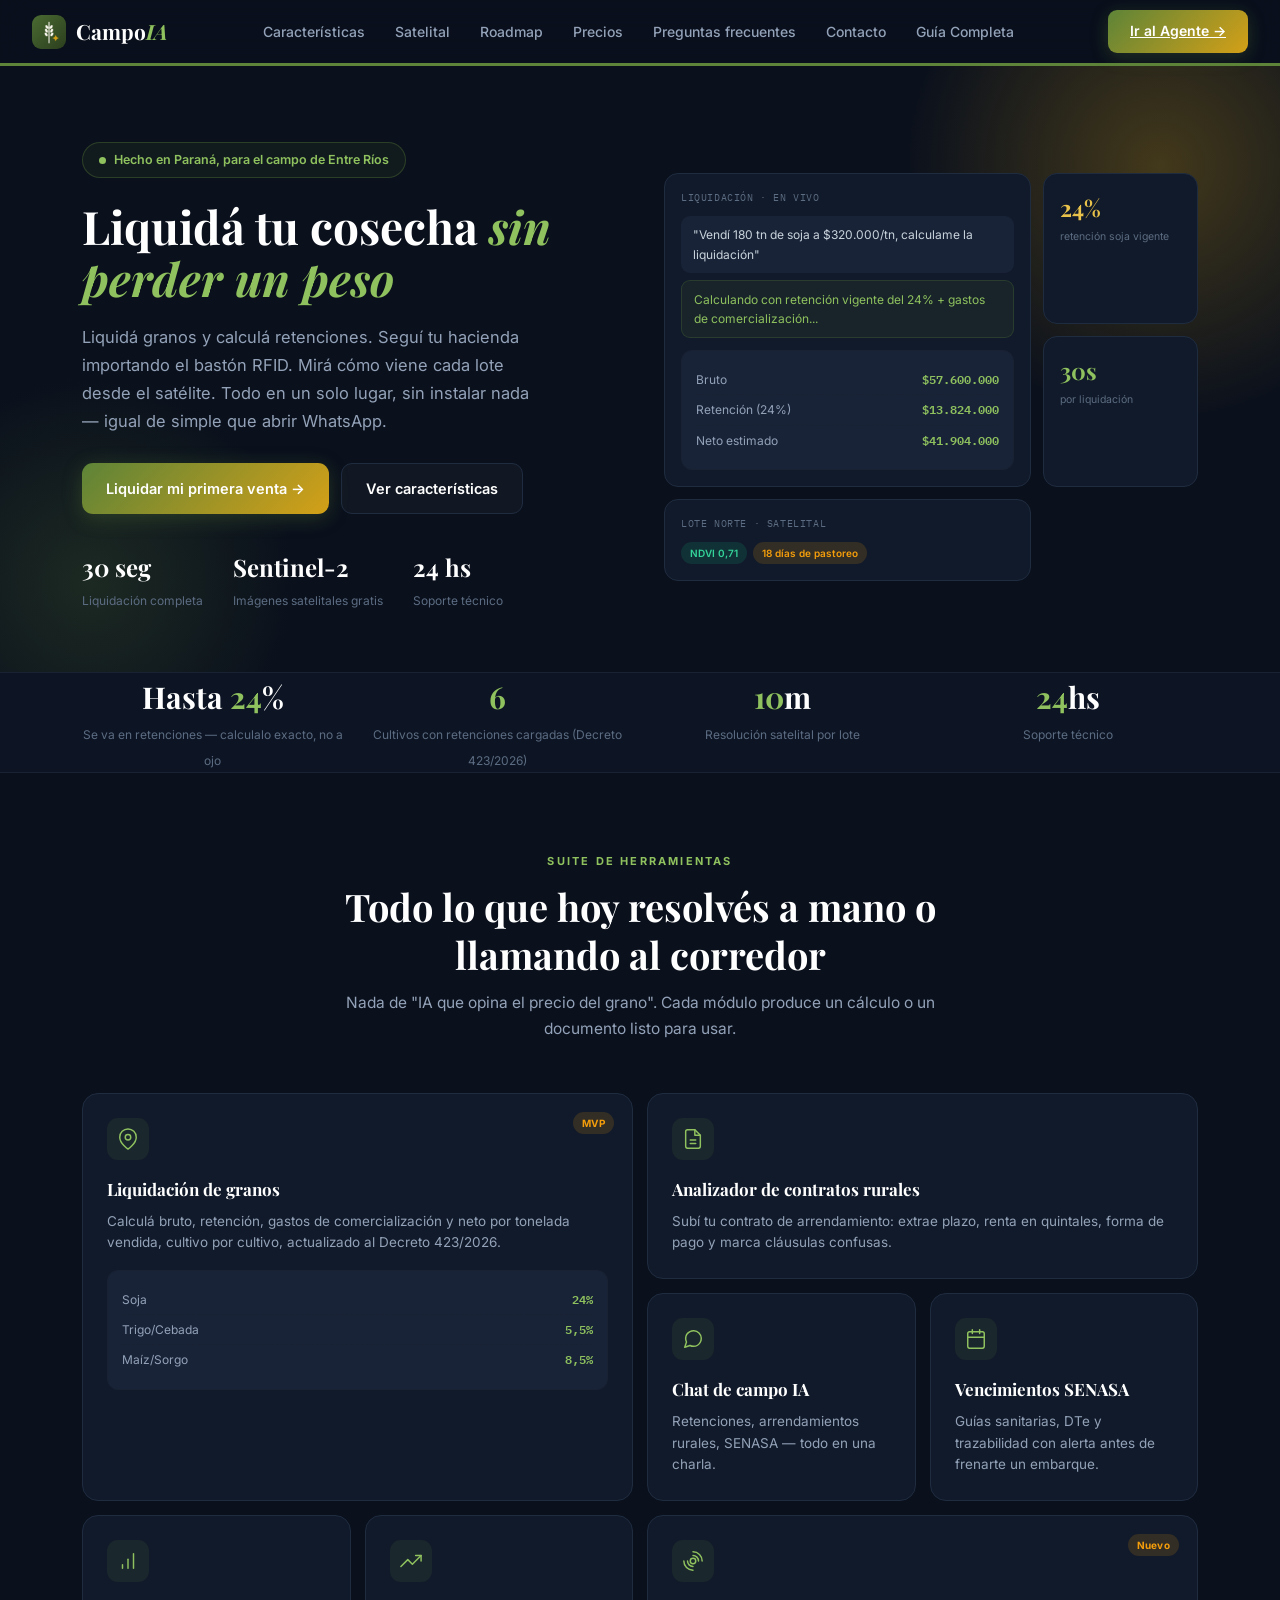
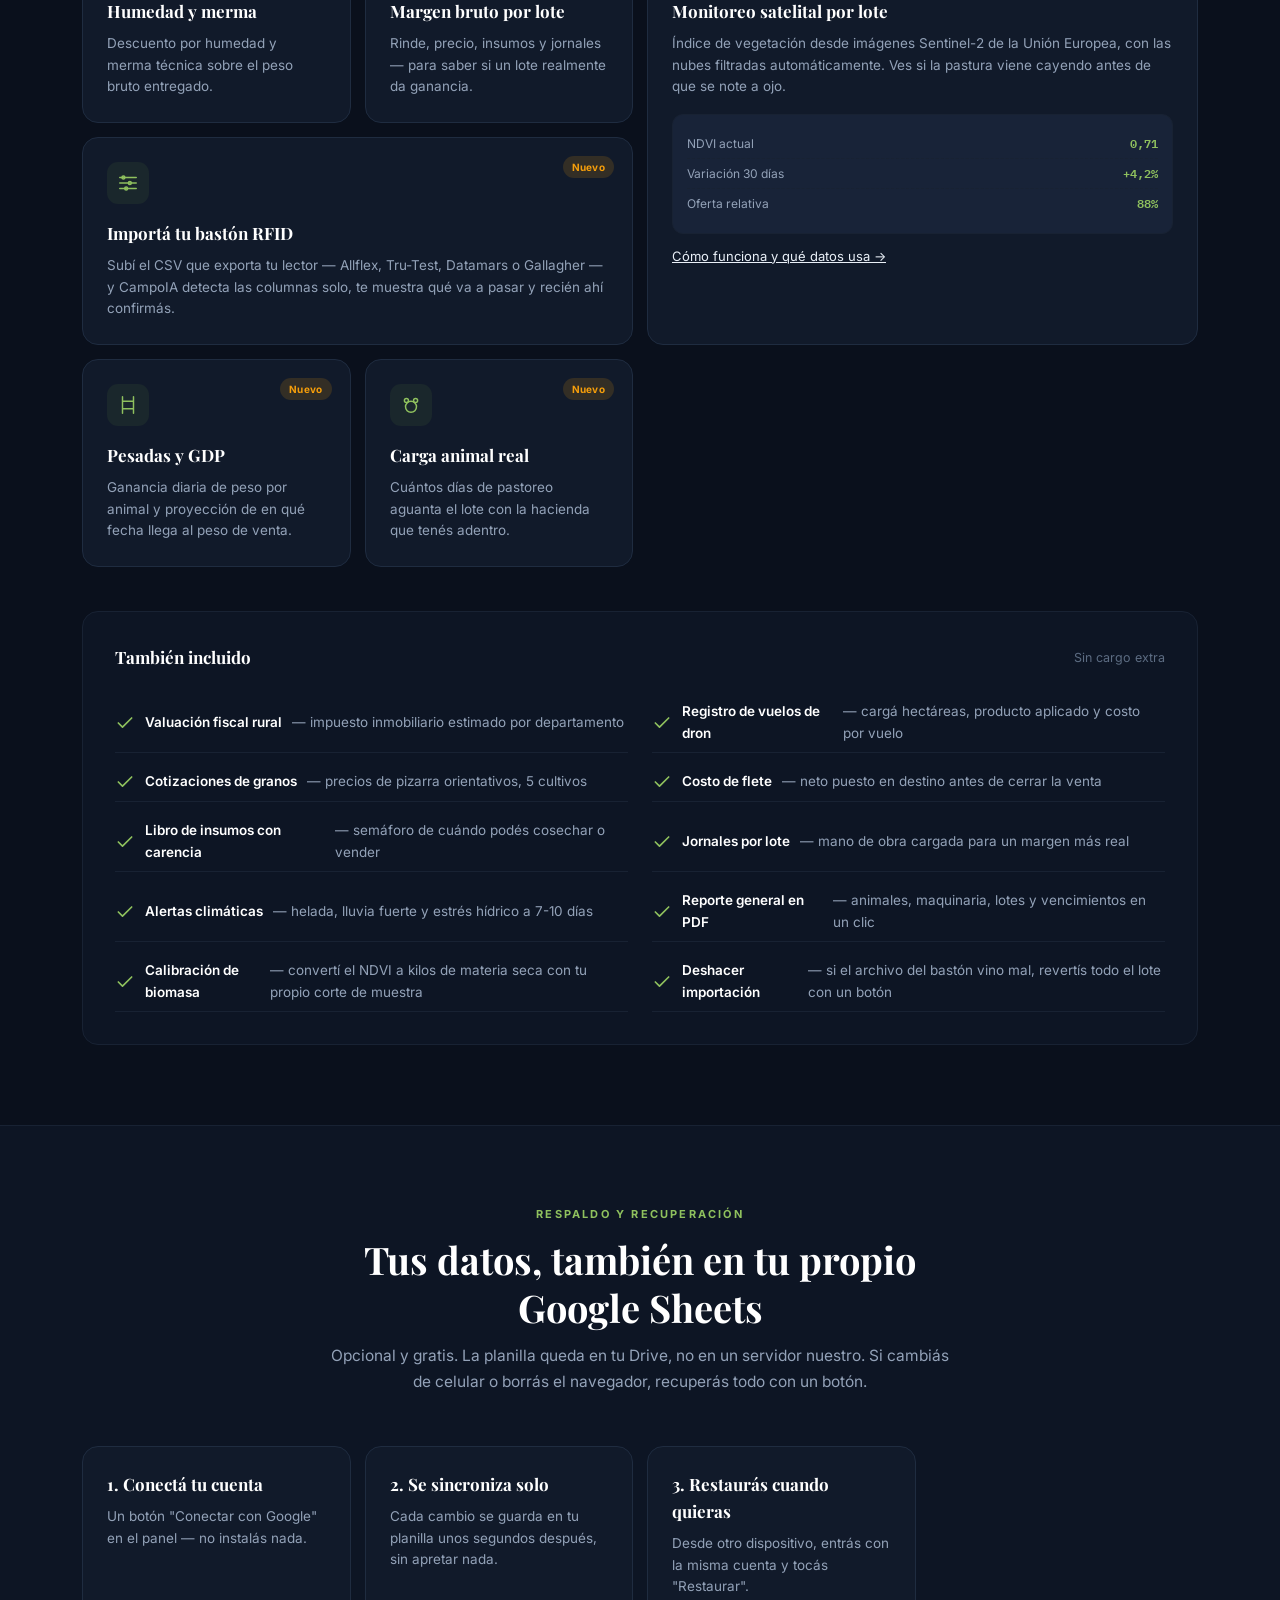
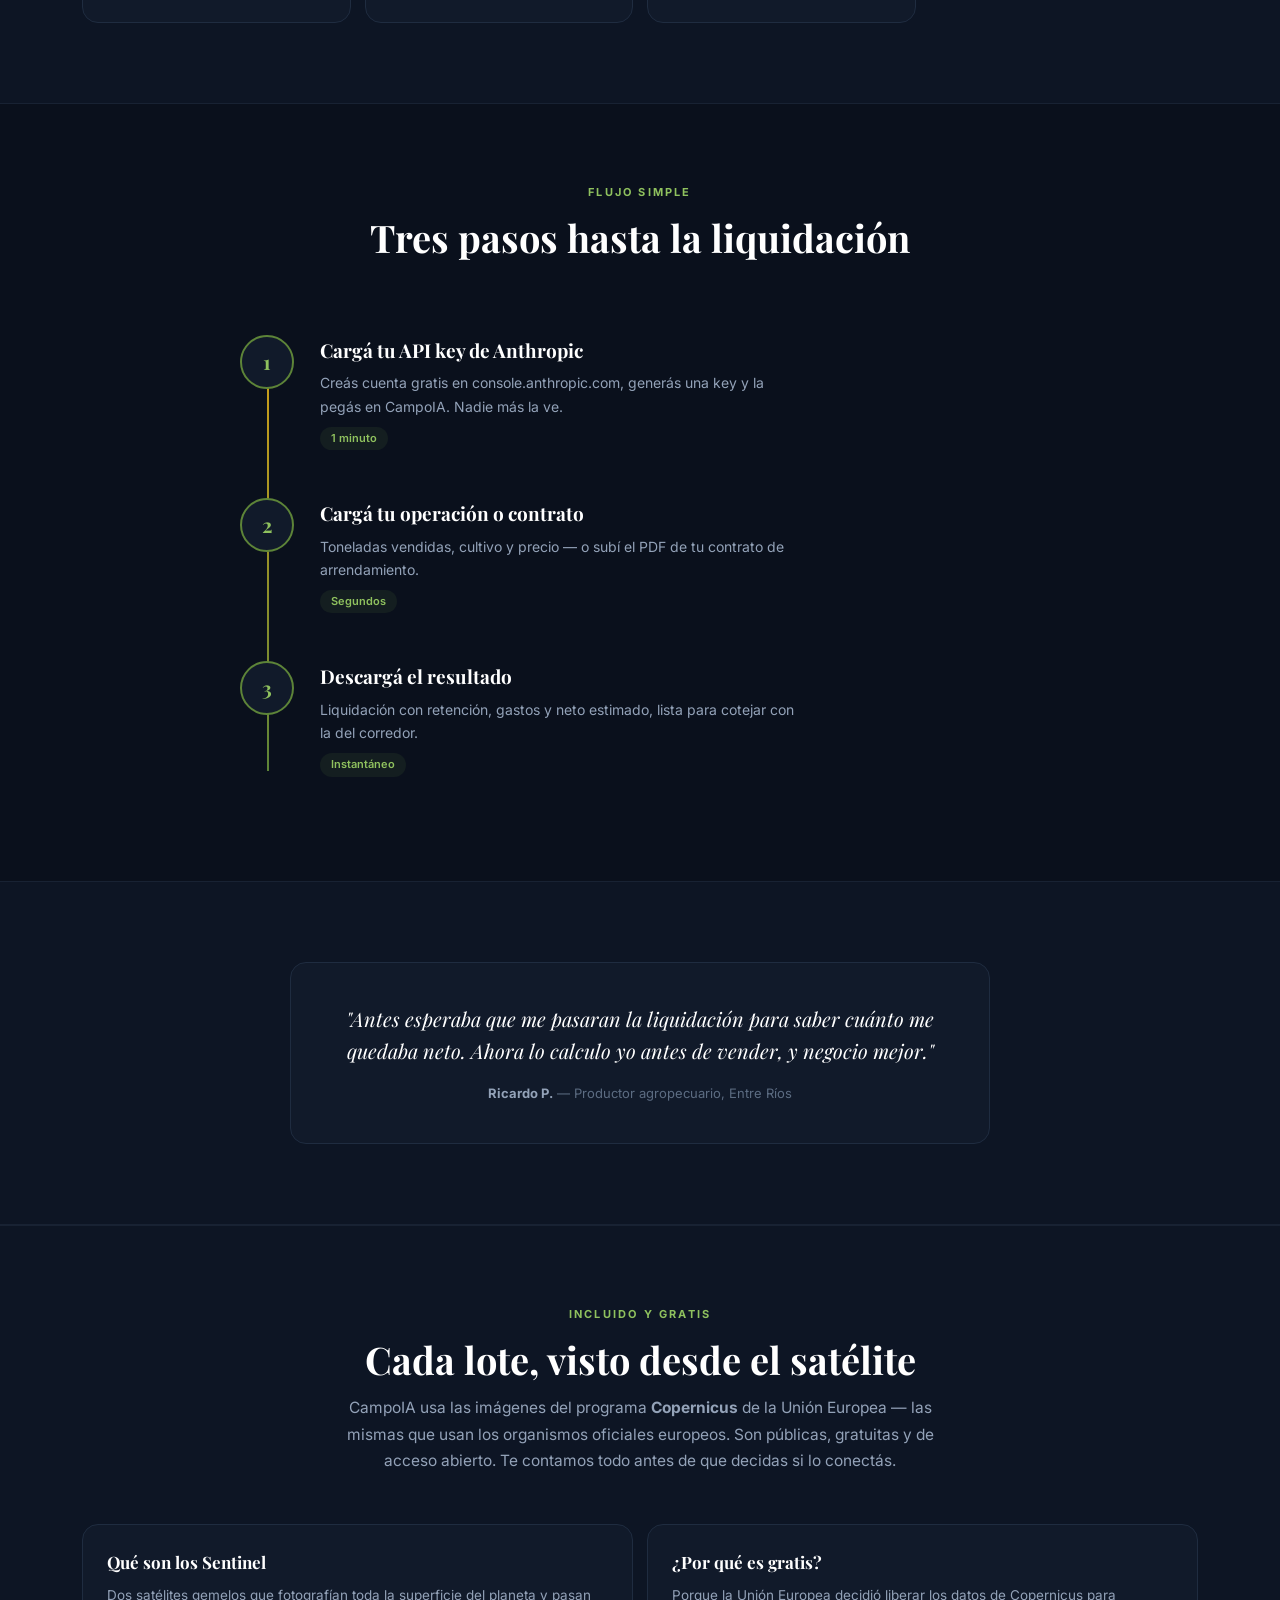
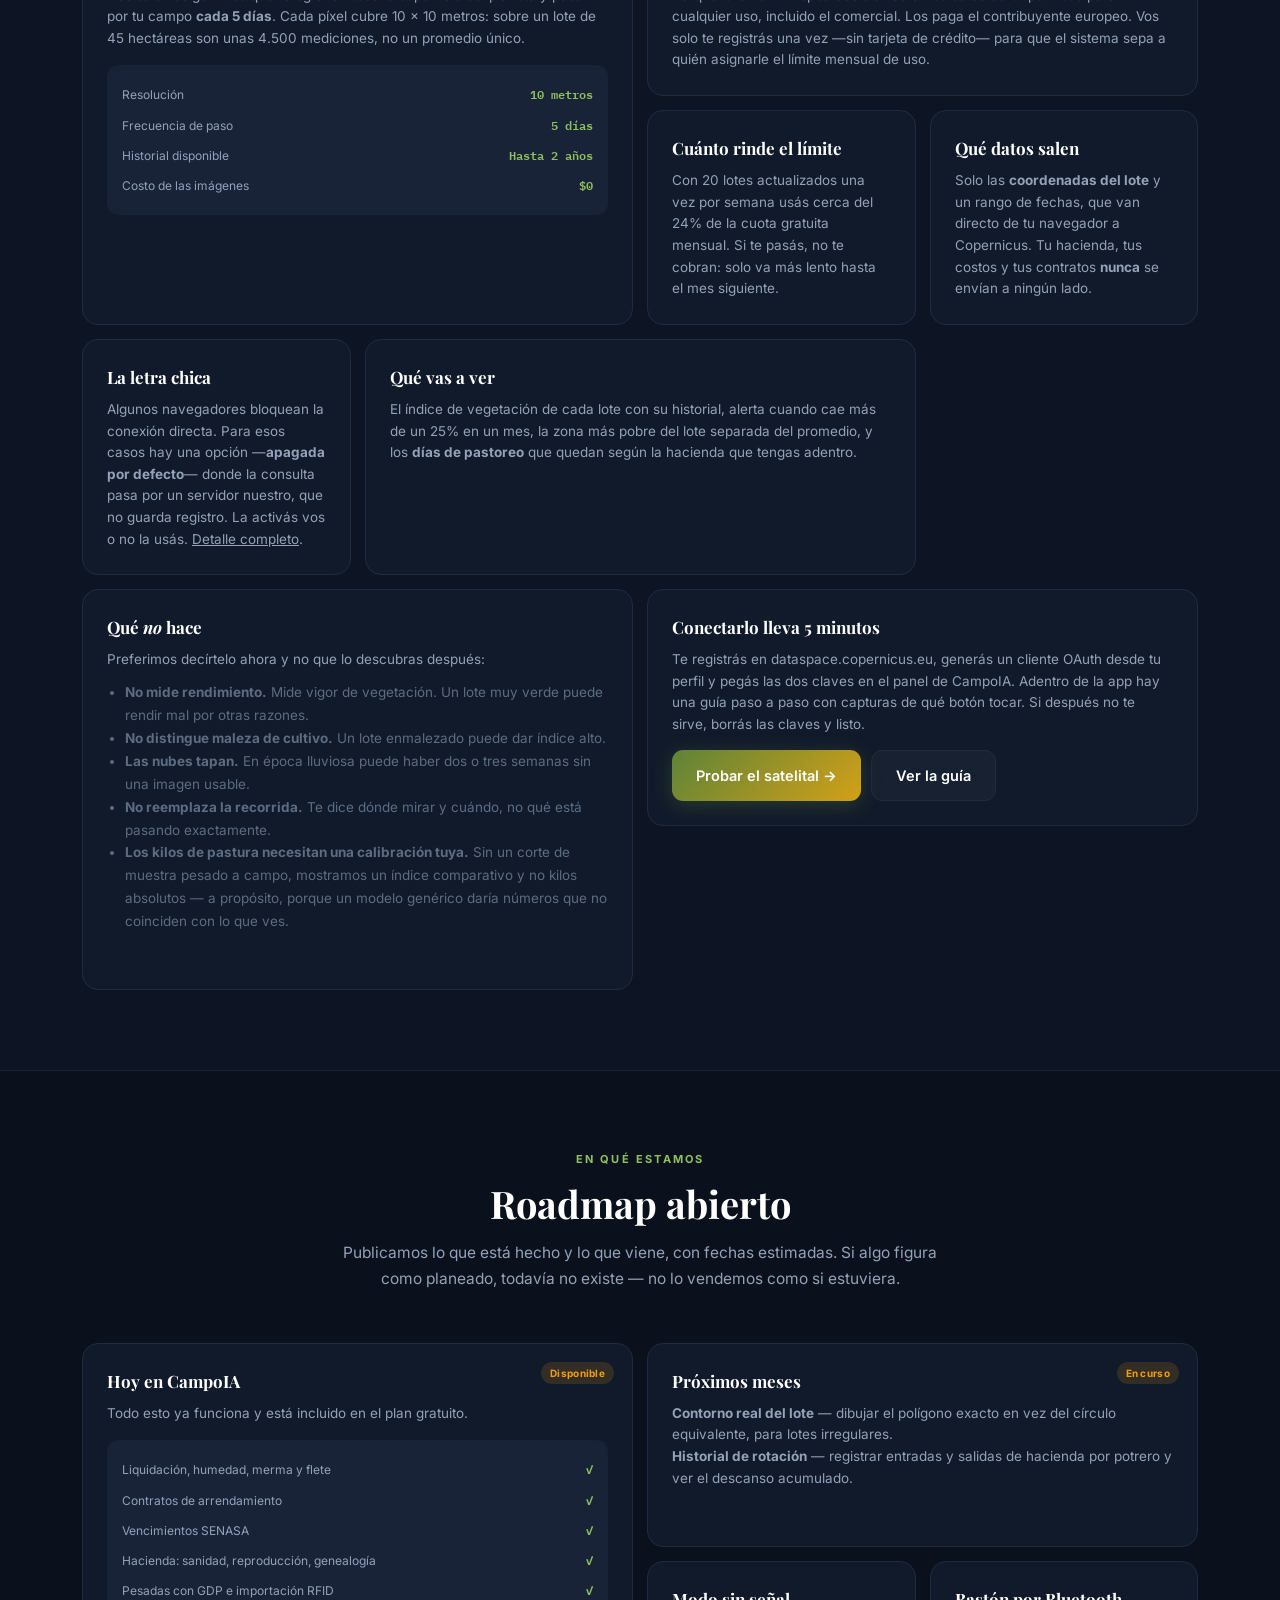
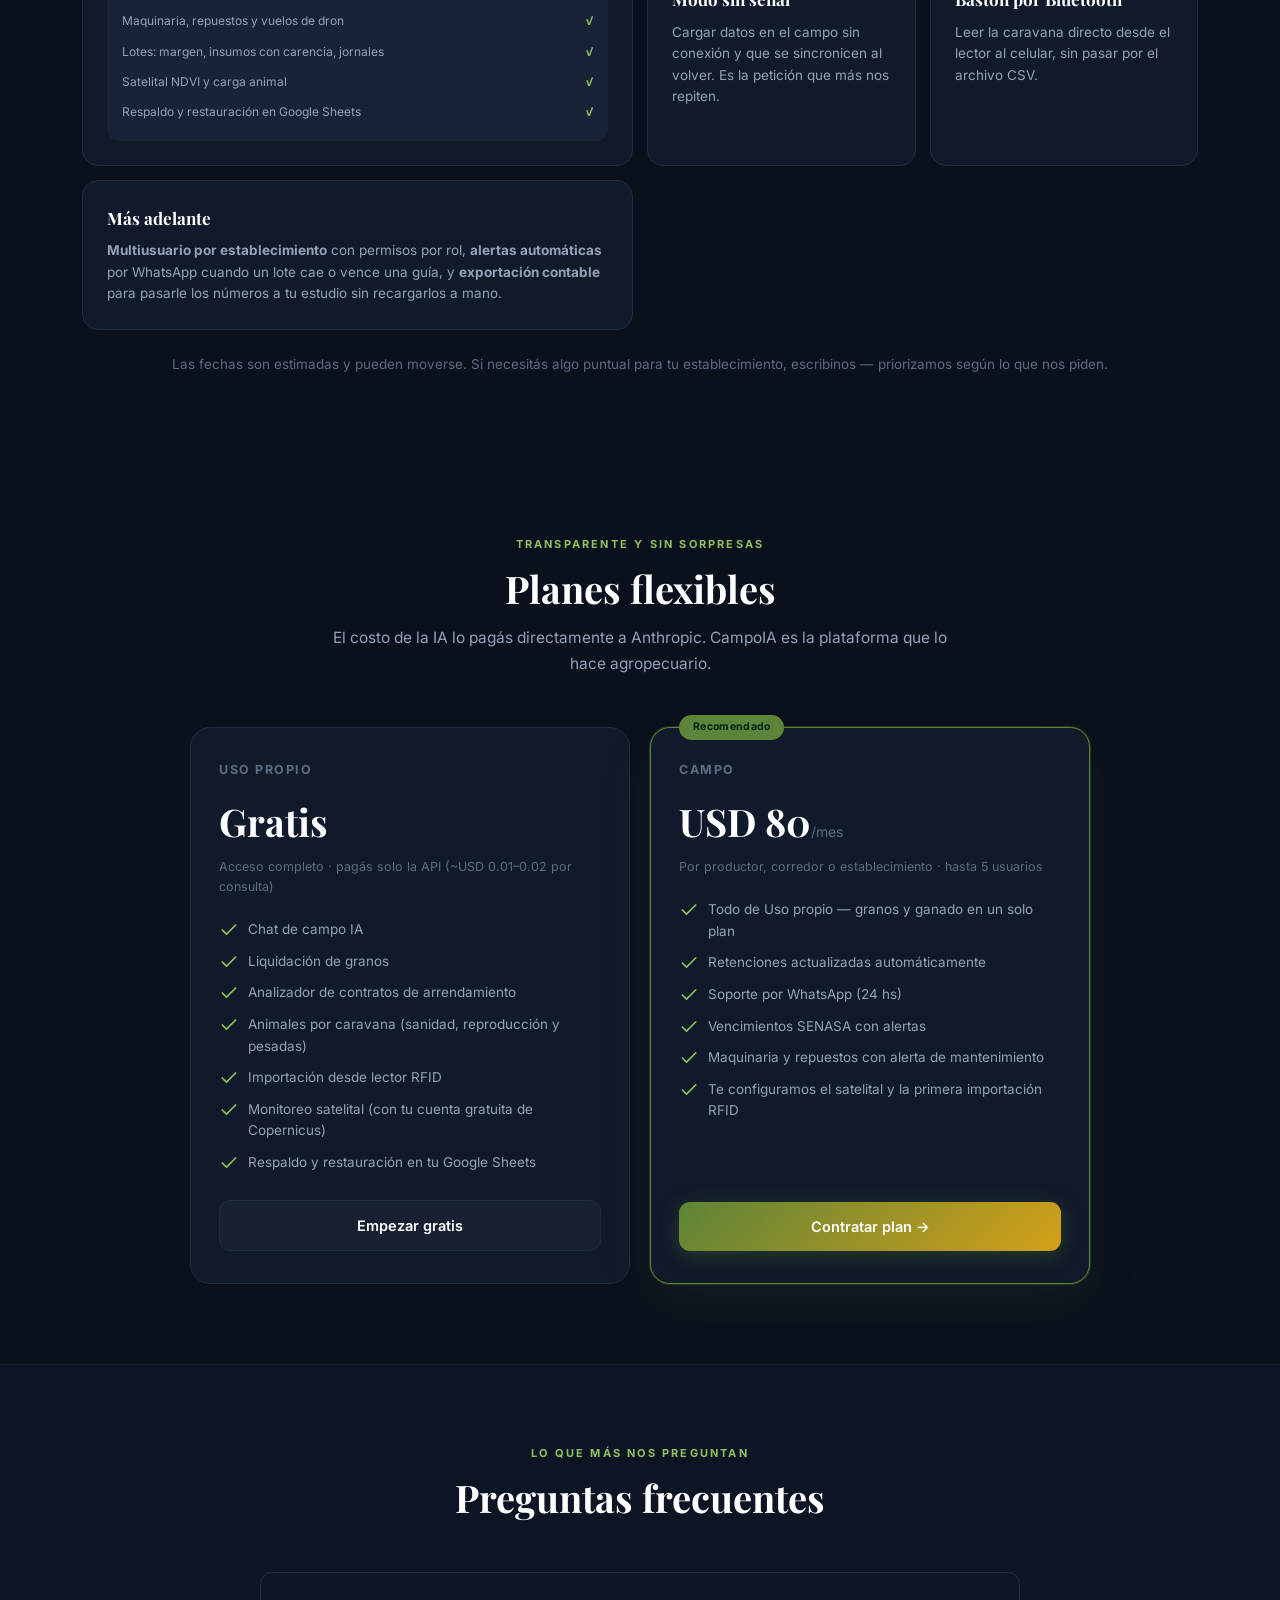
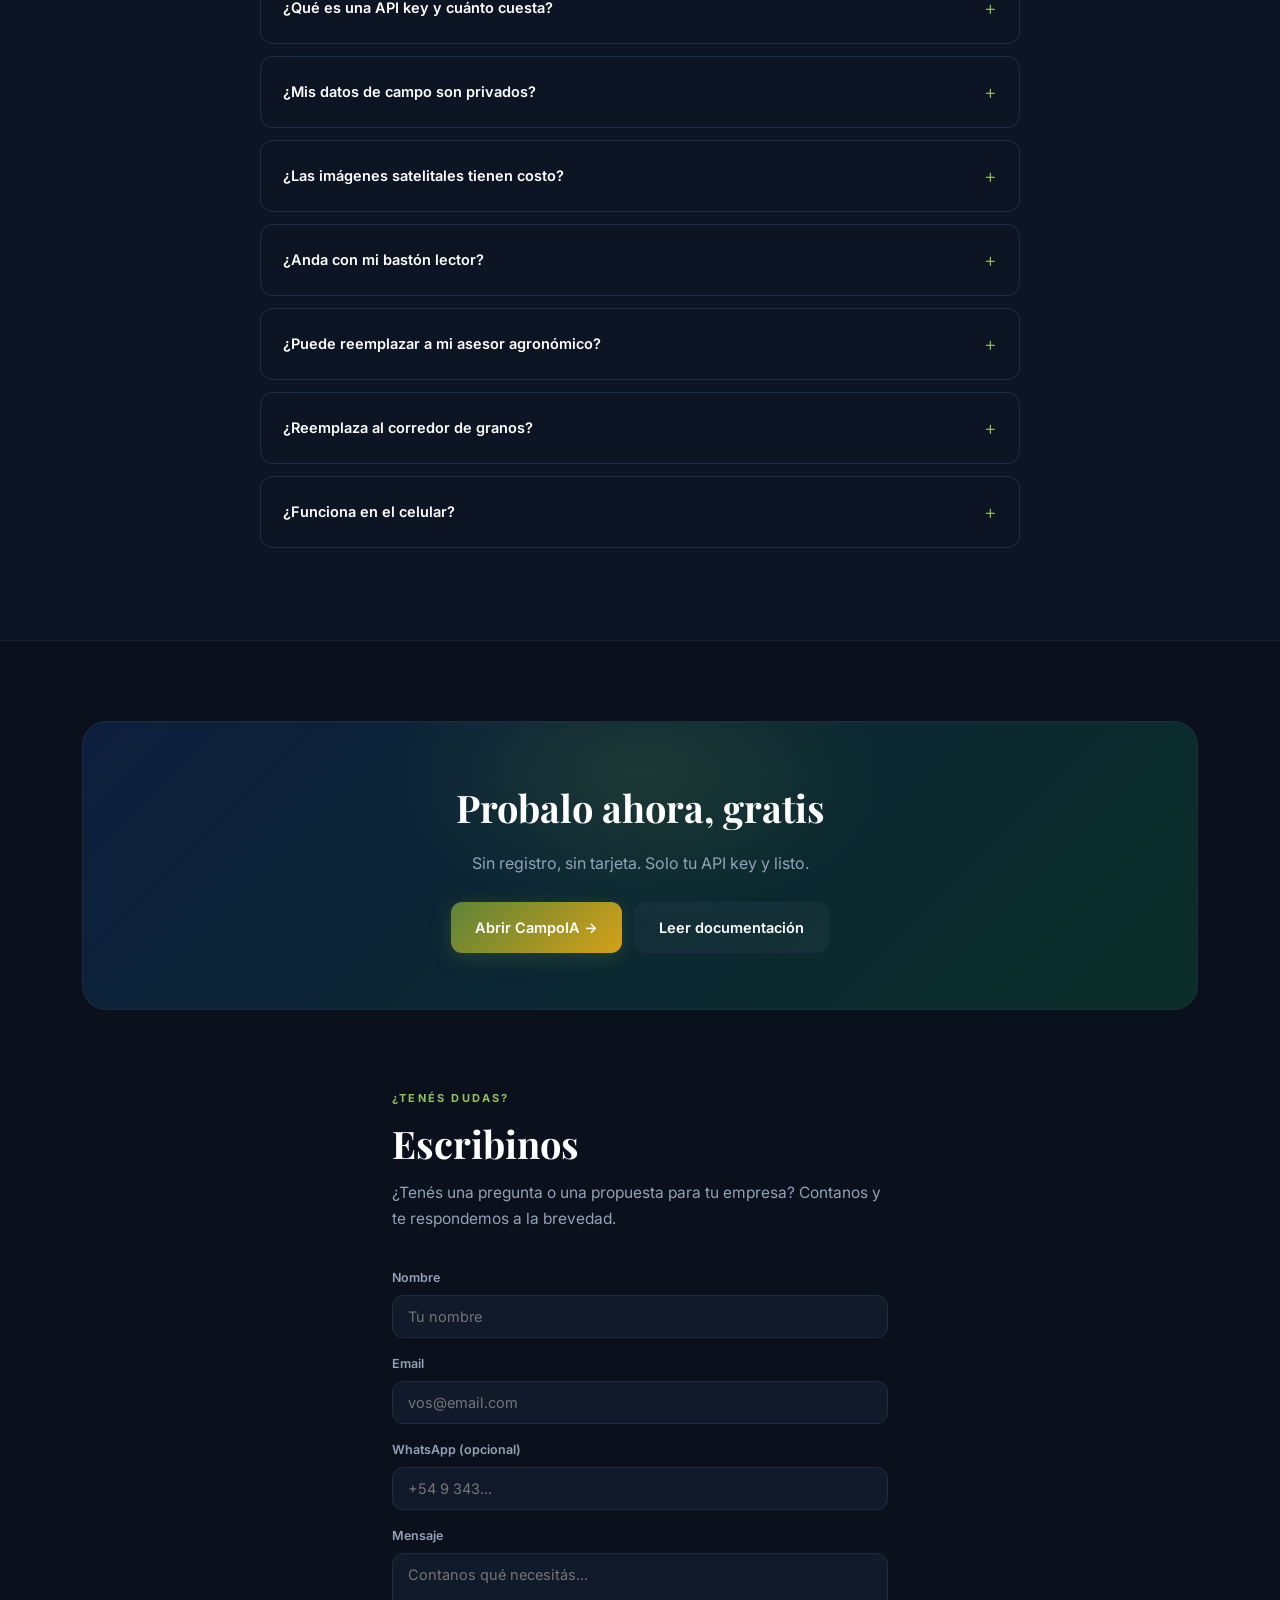
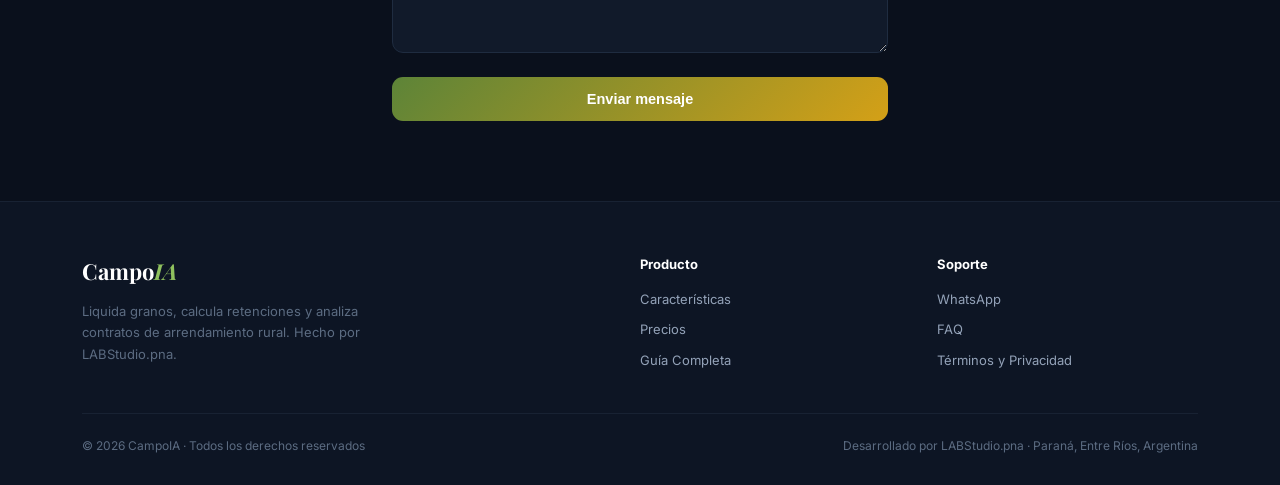
==== commit c38858fb: "Add files via upload" ====
--- a/index.html
+++ b/index.html
@@ -3,8 +3,8 @@
 <head>
 <meta charset="UTF-8">
 <meta name="viewport" content="width=device-width, initial-scale=1.0">
-<title>CampoIA — Tu gestor de campo experto en IA</title>
-<meta name="description" content="Liquida granos, calcula retenciones y analiza contratos de arrendamiento rural con IA. Hecho para productores y corredores de Entre Ríos. Sin instalación, sin complicaciones.">
+<title>CampoIA — Gestión de campo con IA: granos, hacienda y satélite</title>
+<meta name="description" content="Liquidá granos, seguí tu hacienda con lector RFID y monitoreá cada lote por satélite. SaaS con IA para productores y corredores de Argentina. Sin instalación.">
 
 <link rel="icon" type="image/png" sizes="32x32" href="favicon-32.png">
 <link rel="icon" type="image/png" sizes="16x16" href="favicon-16.png">
@@ -19,7 +19,7 @@
 
 <meta property="og:type" content="website">
 <meta property="og:title" content="CampoIA — Tu gestor de campo experto en IA">
-<meta property="og:description" content="Liquida granos, calcula retenciones y analiza contratos de arrendamiento rural con IA. Sin instalación, sin complicaciones.">
+<meta property="og:description" content="Liquidá granos, seguí tu hacienda con lector RFID y monitoreá cada lote por satélite. SaaS con IA para el campo argentino.">
 <meta property="og:image" content="https://labstudiopna.github.io/CampoIA/og-image.png">
 <meta property="og:image:width" content="1200">
 <meta property="og:image:height" content="630">
@@ -57,6 +57,8 @@
   </a>
   <ul class="nav-links">
     <li><a href="#features">Características</a></li>
+    <li><a href="#satelital">Satelital</a></li>
+    <li><a href="#roadmap">Roadmap</a></li>
     <li><a href="#pricing">Precios</a></li>
     <li><a href="#faq">Preguntas frecuentes</a></li>
     <li><a href="#contacto">Contacto</a></li>
@@ -70,6 +72,8 @@
 
 <div class="mobile-menu" id="mobile-menu">
   <a href="#features" onclick="closeMobileMenu()">Características</a>
+  <a href="#satelital" onclick="closeMobileMenu()">Satelital</a>
+  <a href="#roadmap" onclick="closeMobileMenu()">Roadmap</a>
   <a href="#pricing" onclick="closeMobileMenu()">Precios</a>
   <a href="#faq" onclick="closeMobileMenu()">Preguntas frecuentes</a>
   <a href="#contacto" onclick="closeMobileMenu()">Contacto</a>
@@ -85,14 +89,14 @@
     <div>
       <span class="pill"><span class="dot"></span>Hecho en Paraná, para el campo de Entre Ríos</span>
       <h1>Liquidá tu cosecha <em>sin perder un peso</em></h1>
-      <p class="lead">Liquidá granos, calculá retenciones y gastos de comercialización, y analizá tus contratos de arrendamiento rural. Sin instalación, sin complicaciones — igual de simple que abrir WhatsApp.</p>
+      <p class="lead">Liquidá granos y calculá retenciones. Seguí tu hacienda importando el bastón RFID. Mirá cómo viene cada lote desde el satélite. Todo en un solo lugar, sin instalar nada — igual de simple que abrir WhatsApp.</p>
       <div class="hero-cta">
         <a href="agente-campo.html" class="btn btn-primary">Liquidar mi primera venta →</a>
         <a href="#features" class="btn btn-ghost">Ver características</a>
       </div>
       <div class="hero-stats">
         <div class="hstat"><b>30 seg</b><span>Liquidación completa</span></div>
-        <div class="hstat"><b>6</b><span>Cultivos con retenciones cargadas</span></div>
+        <div class="hstat"><b>Sentinel-2</b><span>Imágenes satelitales gratis</span></div>
         <div class="hstat"><b>24 hs</b><span>Soporte técnico</span></div>
       </div>
     </div>
@@ -116,10 +120,10 @@
         <div class="hb-lbl">por liquidación</div>
       </div>
       <div class="hb-tile hb-wide">
-        <div class="hb-tag">Vencimientos SENASA</div>
+        <div class="hb-tag">Lote Norte · satelital</div>
         <div class="hb-badges">
-          <span class="hb-badge a">1 guía próxima</span>
-          <span class="hb-badge g">trazabilidad al día</span>
+          <span class="hb-badge g">NDVI 0,71</span>
+          <span class="hb-badge a">18 días de pastoreo</span>
         </div>
       </div>
     </div>
@@ -131,7 +135,7 @@
   <div class="container trust-grid">
     <div class="tstat"><b>Hasta <em>24</em>%</b><span>Se va en retenciones — calculalo exacto, no a ojo</span></div>
     <div class="tstat"><b><em>6</em></b><span>Cultivos con retenciones cargadas (Decreto 423/2026)</span></div>
-    <div class="tstat"><b><em>0</em>%</b><span>Instalación</span></div>
+    <div class="tstat"><b><em>10</em>m</b><span>Resolución satelital por lote</span></div>
     <div class="tstat"><b><em>24</em>hs</b><span>Soporte técnico</span></div>
   </div>
 </section>
@@ -182,6 +186,36 @@
         <h3>Margen bruto por lote</h3>
         <p>Rinde, precio, insumos y jornales — para saber si un lote realmente da ganancia.</p>
       </div>
+      <div class="bento b-2x2">
+        <span class="badge-new">Nuevo</span>
+        <div class="icon-wrap"><svg viewBox="0 0 24 24" fill="none" stroke="currentColor" stroke-width="1.6" stroke-linecap="round" stroke-linejoin="round" width="22" height="22"><circle cx="12" cy="12" r="3"/><path d="M12 2a10 10 0 0 1 10 10"/><path d="M12 6a6 6 0 0 1 6 6"/><path d="M2 12a10 10 0 0 0 10 10"/><path d="M6 12a6 6 0 0 0 6 6"/></svg></div>
+        <h3>Monitoreo satelital por lote</h3>
+        <p>Índice de vegetación desde imágenes Sentinel-2 de la Unión Europea, con las nubes filtradas automáticamente. Ves si la pastura viene cayendo antes de que se note a ojo.</p>
+        <div class="bento-hero-visual">
+          <div class="bhv-row"><span>NDVI actual</span><b>0,71</b></div>
+          <div class="bhv-row"><span>Variación 30 días</span><b>+4,2%</b></div>
+          <div class="bhv-row"><span>Oferta relativa</span><b>88%</b></div>
+        </div>
+        <a href="#satelital" style="display:inline-block;margin-top:12px;font-size:13px;color:var(--brand-light);text-decoration:underline">Cómo funciona y qué datos usa →</a>
+      </div>
+      <div class="bento b-2x1">
+        <span class="badge-new">Nuevo</span>
+        <div class="icon-wrap"><svg viewBox="0 0 24 24" fill="none" stroke="currentColor" stroke-width="1.6" stroke-linecap="round" stroke-linejoin="round" width="22" height="22"><path d="M3 6h18M3 12h18M3 18h18"/><circle cx="7" cy="6" r="1.6"/><circle cx="14" cy="12" r="1.6"/><circle cx="10" cy="18" r="1.6"/></svg></div>
+        <h3>Importá tu bastón RFID</h3>
+        <p>Subí el CSV que exporta tu lector — Allflex, Tru-Test, Datamars o Gallagher — y CampoIA detecta las columnas solo, te muestra qué va a pasar y recién ahí confirmás.</p>
+      </div>
+      <div class="bento b-1x1">
+        <span class="badge-new">Nuevo</span>
+        <div class="icon-wrap"><svg viewBox="0 0 24 24" fill="none" stroke="currentColor" stroke-width="1.6" stroke-linecap="round" stroke-linejoin="round" width="22" height="22"><path d="M6 3v18M18 3v18M6 8h12M6 16h12"/></svg></div>
+        <h3>Pesadas y GDP</h3>
+        <p>Ganancia diaria de peso por animal y proyección de en qué fecha llega al peso de venta.</p>
+      </div>
+      <div class="bento b-1x1">
+        <span class="badge-new">Nuevo</span>
+        <div class="icon-wrap"><svg viewBox="0 0 24 24" fill="none" stroke="currentColor" stroke-width="1.6" stroke-linecap="round" stroke-linejoin="round" width="22" height="22"><circle cx="12" cy="14" r="6"/><circle cx="7" cy="7" r="2.2"/><circle cx="17" cy="7" r="2.2"/></svg></div>
+        <h3>Carga animal real</h3>
+        <p>Cuántos días de pastoreo aguanta el lote con la hacienda que tenés adentro.</p>
+      </div>
     </div>
 
     <div class="included">
@@ -191,13 +225,15 @@
       </div>
       <div class="included-grid">
         <div class="inc-item"><span class="icon"><svg viewBox="0 0 24 24" fill="none" stroke="currentColor" stroke-width="2" stroke-linecap="round" stroke-linejoin="round" width="16" height="16"><polyline points="20 6 9 17 4 12"/></svg></span><b>Valuación fiscal rural</b> — impuesto inmobiliario estimado por departamento</div>
-        <div class="inc-item"><span class="icon"><svg viewBox="0 0 24 24" fill="none" stroke="currentColor" stroke-width="2" stroke-linecap="round" stroke-linejoin="round" width="16" height="16"><polyline points="20 6 9 17 4 12"/></svg></span><b>Monitoreo con dron</b> — coordiná un vuelo LABStudio, integrado al panel (Fase 2)</div>
+        <div class="inc-item"><span class="icon"><svg viewBox="0 0 24 24" fill="none" stroke="currentColor" stroke-width="2" stroke-linecap="round" stroke-linejoin="round" width="16" height="16"><polyline points="20 6 9 17 4 12"/></svg></span><b>Registro de vuelos de dron</b> — cargá hectáreas, producto aplicado y costo por vuelo</div>
         <div class="inc-item"><span class="icon"><svg viewBox="0 0 24 24" fill="none" stroke="currentColor" stroke-width="2" stroke-linecap="round" stroke-linejoin="round" width="16" height="16"><polyline points="20 6 9 17 4 12"/></svg></span><b>Cotizaciones de granos</b> — precios de pizarra orientativos, 5 cultivos</div>
         <div class="inc-item"><span class="icon"><svg viewBox="0 0 24 24" fill="none" stroke="currentColor" stroke-width="2" stroke-linecap="round" stroke-linejoin="round" width="16" height="16"><polyline points="20 6 9 17 4 12"/></svg></span><b>Costo de flete</b> — neto puesto en destino antes de cerrar la venta</div>
         <div class="inc-item"><span class="icon"><svg viewBox="0 0 24 24" fill="none" stroke="currentColor" stroke-width="2" stroke-linecap="round" stroke-linejoin="round" width="16" height="16"><polyline points="20 6 9 17 4 12"/></svg></span><b>Libro de insumos con carencia</b> — semáforo de cuándo podés cosechar o vender</div>
         <div class="inc-item"><span class="icon"><svg viewBox="0 0 24 24" fill="none" stroke="currentColor" stroke-width="2" stroke-linecap="round" stroke-linejoin="round" width="16" height="16"><polyline points="20 6 9 17 4 12"/></svg></span><b>Jornales por lote</b> — mano de obra cargada para un margen más real</div>
         <div class="inc-item"><span class="icon"><svg viewBox="0 0 24 24" fill="none" stroke="currentColor" stroke-width="2" stroke-linecap="round" stroke-linejoin="round" width="16" height="16"><polyline points="20 6 9 17 4 12"/></svg></span><b>Alertas climáticas</b> — helada, lluvia fuerte y estrés hídrico a 7-10 días</div>
         <div class="inc-item"><span class="icon"><svg viewBox="0 0 24 24" fill="none" stroke="currentColor" stroke-width="2" stroke-linecap="round" stroke-linejoin="round" width="16" height="16"><polyline points="20 6 9 17 4 12"/></svg></span><b>Reporte general en PDF</b> — animales, maquinaria, lotes y vencimientos en un clic</div>
+        <div class="inc-item"><span class="icon"><svg viewBox="0 0 24 24" fill="none" stroke="currentColor" stroke-width="2" stroke-linecap="round" stroke-linejoin="round" width="16" height="16"><polyline points="20 6 9 17 4 12"/></svg></span><b>Calibración de biomasa</b> — convertí el NDVI a kilos de materia seca con tu propio corte de muestra</div>
+        <div class="inc-item"><span class="icon"><svg viewBox="0 0 24 24" fill="none" stroke="currentColor" stroke-width="2" stroke-linecap="round" stroke-linejoin="round" width="16" height="16"><polyline points="20 6 9 17 4 12"/></svg></span><b>Deshacer importación</b> — si el archivo del bastón vino mal, revertís todo el lote con un botón</div>
       </div>
     </div>
   </div>
@@ -207,14 +243,14 @@
 <section style="background:var(--bg-soft);border-top:1px solid var(--border-soft);border-bottom:1px solid var(--border-soft)">
   <div class="container">
     <div class="section-head">
-      <span class="eyebrow">Backup automático</span>
+      <span class="eyebrow">Respaldo y recuperación</span>
       <h2>Tus datos, también en tu propio Google Sheets</h2>
-      <p>Opcional y gratis. Así ves los mismos animales, maquinaria y liquidaciones desde el celular y la compu, sin depender de un solo navegador.</p>
+      <p>Opcional y gratis. La planilla queda en tu Drive, no en un servidor nuestro. Si cambiás de celular o borrás el navegador, recuperás todo con un botón.</p>
     </div>
     <div class="bento-grid">
       <div class="bento b-1x1"><h3>1. Conectá tu cuenta</h3><p>Un botón "Conectar con Google" en el panel — no instalás nada.</p></div>
-      <div class="bento b-1x1"><h3>2. Autorizá el acceso</h3><p>Google muestra su propia ventana de permiso. Aceptás y listo.</p></div>
-      <div class="bento b-1x1"><h3>3. Se sincroniza solo</h3><p>Cada dato cargado queda guardado también en tu Sheets, sin botones extra.</p></div>
+      <div class="bento b-1x1"><h3>2. Se sincroniza solo</h3><p>Cada cambio se guarda en tu planilla unos segundos después, sin apretar nada.</p></div>
+      <div class="bento b-1x1"><h3>3. Restaurás cuando quieras</h3><p>Desde otro dispositivo, entrás con la misma cuenta y tocás "Restaurar".</p></div>
     </div>
   </div>
 </section>
@@ -262,6 +298,130 @@
       <p style="font-family:var(--serif);font-size:20px;font-style:italic;color:#fff;line-height:1.6;margin-bottom:16px">"Antes esperaba que me pasaran la liquidación para saber cuánto me quedaba neto. Ahora lo calculo yo antes de vender, y negocio mejor."</p>
       <div style="font-size:13px;color:var(--dim)"><b style="color:var(--mid)">Ricardo P.</b> — Productor agropecuario, Entre Ríos</div>
     </div>
+  </div>
+</section>
+
+<!-- SATELITAL EXPLICADO -->
+<section id="satelital" style="background:var(--bg-soft);border-top:1px solid var(--border-soft);border-bottom:1px solid var(--border-soft)">
+  <div class="container">
+    <div class="section-head">
+      <span class="eyebrow">Incluido y gratis</span>
+      <h2>Cada lote, visto desde el satélite</h2>
+      <p>CampoIA usa las imágenes del programa <b>Copernicus</b> de la Unión Europea — las mismas que usan los organismos oficiales europeos. Son públicas, gratuitas y de acceso abierto. Te contamos todo antes de que decidas si lo conectás.</p>
+    </div>
+
+    <div class="bento-grid">
+      <div class="bento b-2x2">
+        <h3>Qué son los Sentinel</h3>
+        <p>Dos satélites gemelos que fotografían toda la superficie del planeta y pasan por tu campo <b>cada 5 días</b>. Cada píxel cubre 10 x 10 metros: sobre un lote de 45 hectáreas son unas 4.500 mediciones, no un promedio único.</p>
+        <div class="bento-hero-visual">
+          <div class="bhv-row"><span>Resolución</span><b>10 metros</b></div>
+          <div class="bhv-row"><span>Frecuencia de paso</span><b>5 días</b></div>
+          <div class="bhv-row"><span>Historial disponible</span><b>Hasta 2 años</b></div>
+          <div class="bhv-row"><span>Costo de las imágenes</span><b>$0</b></div>
+        </div>
+      </div>
+
+      <div class="bento b-2x1">
+        <h3>¿Por qué es gratis?</h3>
+        <p>Porque la Unión Europea decidió liberar los datos de Copernicus para cualquier uso, incluido el comercial. Los paga el contribuyente europeo. Vos solo te registrás una vez —sin tarjeta de crédito— para que el sistema sepa a quién asignarle el límite mensual de uso.</p>
+      </div>
+
+      <div class="bento b-1x1">
+        <h3>Cuánto rinde el límite</h3>
+        <p>Con 20 lotes actualizados una vez por semana usás cerca del 24% de la cuota gratuita mensual. Si te pasás, no te cobran: solo va más lento hasta el mes siguiente.</p>
+      </div>
+
+      <div class="bento b-1x1">
+        <h3>Qué datos salen</h3>
+        <p>Solo las <b>coordenadas del lote</b> y un rango de fechas, que van directo de tu navegador a Copernicus. Tu hacienda, tus costos y tus contratos <b>nunca</b> se envían a ningún lado.</p>
+      </div>
+
+      <div class="bento b-1x1">
+        <h3>La letra chica</h3>
+        <p>Algunos navegadores bloquean la conexión directa. Para esos casos hay una opción —<b>apagada por defecto</b>— donde la consulta pasa por un servidor nuestro, que no guarda registro. La activás vos o no la usás. <a href="terminos.html#satelital" style="color:var(--brand-light);text-decoration:underline">Detalle completo</a>.</p>
+      </div>
+
+      <div class="bento b-2x1">
+        <h3>Qué vas a ver</h3>
+        <p>El índice de vegetación de cada lote con su historial, alerta cuando cae más de un 25% en un mes, la zona más pobre del lote separada del promedio, y los <b>días de pastoreo</b> que quedan según la hacienda que tengas adentro.</p>
+      </div>
+
+      <div class="bento b-2x2">
+        <h3>Qué <em>no</em> hace</h3>
+        <p>Preferimos decírtelo ahora y no que lo descubras después:</p>
+        <ul style="margin:10px 0 0;padding-left:18px;font-size:13.5px;color:var(--dim);line-height:1.7">
+          <li><b>No mide rendimiento.</b> Mide vigor de vegetación. Un lote muy verde puede rendir mal por otras razones.</li>
+          <li><b>No distingue maleza de cultivo.</b> Un lote enmalezado puede dar índice alto.</li>
+          <li><b>Las nubes tapan.</b> En época lluviosa puede haber dos o tres semanas sin una imagen usable.</li>
+          <li><b>No reemplaza la recorrida.</b> Te dice dónde mirar y cuándo, no qué está pasando exactamente.</li>
+          <li><b>Los kilos de pastura necesitan una calibración tuya.</b> Sin un corte de muestra pesado a campo, mostramos un índice comparativo y no kilos absolutos — a propósito, porque un modelo genérico daría números que no coinciden con lo que ves.</li>
+        </ul>
+      </div>
+
+      <div class="bento b-2x1">
+        <h3>Conectarlo lleva 5 minutos</h3>
+        <p>Te registrás en dataspace.copernicus.eu, generás un cliente OAuth desde tu perfil y pegás las dos claves en el panel de CampoIA. Adentro de la app hay una guía paso a paso con capturas de qué botón tocar. Si después no te sirve, borrás las claves y listo.</p>
+        <div style="display:flex;gap:10px;flex-wrap:wrap;margin-top:14px">
+          <a href="agente-campo.html" class="btn btn-primary">Probar el satelital →</a>
+          <a href="guia-completa.html#satelital" target="_blank" class="btn btn-ghost">Ver la guía</a>
+        </div>
+      </div>
+    </div>
+  </div>
+</section>
+
+<!-- ROADMAP -->
+<section id="roadmap">
+  <div class="container">
+    <div class="section-head">
+      <span class="eyebrow">En qué estamos</span>
+      <h2>Roadmap abierto</h2>
+      <p>Publicamos lo que está hecho y lo que viene, con fechas estimadas. Si algo figura como planeado, todavía no existe — no lo vendemos como si estuviera.</p>
+    </div>
+
+    <div class="bento-grid">
+      <div class="bento b-2x2">
+        <span class="badge-new">Disponible</span>
+        <h3>Hoy en CampoIA</h3>
+        <p>Todo esto ya funciona y está incluido en el plan gratuito.</p>
+        <div class="bento-hero-visual">
+          <div class="bhv-row"><span>Liquidación, humedad, merma y flete</span><b>✓</b></div>
+          <div class="bhv-row"><span>Contratos de arrendamiento</span><b>✓</b></div>
+          <div class="bhv-row"><span>Vencimientos SENASA</span><b>✓</b></div>
+          <div class="bhv-row"><span>Hacienda: sanidad, reproducción, genealogía</span><b>✓</b></div>
+          <div class="bhv-row"><span>Pesadas con GDP e importación RFID</span><b>✓</b></div>
+          <div class="bhv-row"><span>Maquinaria, repuestos y vuelos de dron</span><b>✓</b></div>
+          <div class="bhv-row"><span>Lotes: margen, insumos con carencia, jornales</span><b>✓</b></div>
+          <div class="bhv-row"><span>Satelital NDVI y carga animal</span><b>✓</b></div>
+          <div class="bhv-row"><span>Respaldo y restauración en Google Sheets</span><b>✓</b></div>
+        </div>
+      </div>
+
+      <div class="bento b-2x1">
+        <span class="badge-new">En curso</span>
+        <h3>Próximos meses</h3>
+        <p><b>Contorno real del lote</b> — dibujar el polígono exacto en vez del círculo equivalente, para lotes irregulares.<br>
+        <b>Historial de rotación</b> — registrar entradas y salidas de hacienda por potrero y ver el descanso acumulado.</p>
+      </div>
+
+      <div class="bento b-1x1">
+        <h3>Modo sin señal</h3>
+        <p>Cargar datos en el campo sin conexión y que se sincronicen al volver. Es la petición que más nos repiten.</p>
+      </div>
+
+      <div class="bento b-1x1">
+        <h3>Bastón por Bluetooth</h3>
+        <p>Leer la caravana directo desde el lector al celular, sin pasar por el archivo CSV.</p>
+      </div>
+
+      <div class="bento b-2x1">
+        <h3>Más adelante</h3>
+        <p><b>Multiusuario por establecimiento</b> con permisos por rol, <b>alertas automáticas</b> por WhatsApp cuando un lote cae o vence una guía, y <b>exportación contable</b> para pasarle los números a tu estudio sin recargarlos a mano.</p>
+      </div>
+    </div>
+
+    <p style="text-align:center;color:var(--dim);font-size:13.5px;margin-top:24px">Las fechas son estimadas y pueden moverse. Si necesitás algo puntual para tu establecimiento, escribinos — priorizamos según lo que nos piden.</p>
   </div>
 </section>
 
@@ -282,7 +442,10 @@
           <li><span class="icon"><svg viewBox="0 0 24 24" fill="none" stroke="currentColor" stroke-width="2" stroke-linecap="round" stroke-linejoin="round" width="16" height="16"><polyline points="20 6 9 17 4 12"/></svg></span>Chat de campo IA</li>
           <li><span class="icon"><svg viewBox="0 0 24 24" fill="none" stroke="currentColor" stroke-width="2" stroke-linecap="round" stroke-linejoin="round" width="16" height="16"><polyline points="20 6 9 17 4 12"/></svg></span>Liquidación de granos</li>
           <li><span class="icon"><svg viewBox="0 0 24 24" fill="none" stroke="currentColor" stroke-width="2" stroke-linecap="round" stroke-linejoin="round" width="16" height="16"><polyline points="20 6 9 17 4 12"/></svg></span>Analizador de contratos de arrendamiento</li>
-          <li><span class="icon"><svg viewBox="0 0 24 24" fill="none" stroke="currentColor" stroke-width="2" stroke-linecap="round" stroke-linejoin="round" width="16" height="16"><polyline points="20 6 9 17 4 12"/></svg></span>Animales por caravana (sanidad y reproducción)</li>
+          <li><span class="icon"><svg viewBox="0 0 24 24" fill="none" stroke="currentColor" stroke-width="2" stroke-linecap="round" stroke-linejoin="round" width="16" height="16"><polyline points="20 6 9 17 4 12"/></svg></span>Animales por caravana (sanidad, reproducción y pesadas)</li>
+          <li><span class="icon"><svg viewBox="0 0 24 24" fill="none" stroke="currentColor" stroke-width="2" stroke-linecap="round" stroke-linejoin="round" width="16" height="16"><polyline points="20 6 9 17 4 12"/></svg></span>Importación desde lector RFID</li>
+          <li><span class="icon"><svg viewBox="0 0 24 24" fill="none" stroke="currentColor" stroke-width="2" stroke-linecap="round" stroke-linejoin="round" width="16" height="16"><polyline points="20 6 9 17 4 12"/></svg></span>Monitoreo satelital (con tu cuenta gratuita de Copernicus)</li>
+          <li><span class="icon"><svg viewBox="0 0 24 24" fill="none" stroke="currentColor" stroke-width="2" stroke-linecap="round" stroke-linejoin="round" width="16" height="16"><polyline points="20 6 9 17 4 12"/></svg></span>Respaldo y restauración en tu Google Sheets</li>
         </ul>
         <a href="agente-campo.html" class="btn btn-ghost" style="justify-content:center">Empezar gratis</a>
       </div>
@@ -297,6 +460,7 @@
           <li><span class="icon"><svg viewBox="0 0 24 24" fill="none" stroke="currentColor" stroke-width="2" stroke-linecap="round" stroke-linejoin="round" width="16" height="16"><polyline points="20 6 9 17 4 12"/></svg></span>Soporte por WhatsApp (24 hs)</li>
           <li><span class="icon"><svg viewBox="0 0 24 24" fill="none" stroke="currentColor" stroke-width="2" stroke-linecap="round" stroke-linejoin="round" width="16" height="16"><polyline points="20 6 9 17 4 12"/></svg></span>Vencimientos SENASA con alertas</li>
           <li><span class="icon"><svg viewBox="0 0 24 24" fill="none" stroke="currentColor" stroke-width="2" stroke-linecap="round" stroke-linejoin="round" width="16" height="16"><polyline points="20 6 9 17 4 12"/></svg></span>Maquinaria y repuestos con alerta de mantenimiento</li>
+          <li><span class="icon"><svg viewBox="0 0 24 24" fill="none" stroke="currentColor" stroke-width="2" stroke-linecap="round" stroke-linejoin="round" width="16" height="16"><polyline points="20 6 9 17 4 12"/></svg></span>Te configuramos el satelital y la primera importación RFID</li>
         </ul>
         <a href="agente-campo.html" class="btn btn-primary" style="justify-content:center">Contratar plan →</a>
       </div>
@@ -318,7 +482,19 @@
       </div>
       <div class="faqitem">
         <div class="faqq" onclick="toggleFaq(this)">¿Mis datos de campo son privados?<span class="faqico">+</span></div>
-        <div class="faqa">Sí. CampoIA no tiene backend propio. Tu API key y los archivos van directo de tu navegador a Anthropic. Al cerrar la pestaña, todo se borra salvo lo que decidas guardar en tu Sheets.</div>
+        <div class="faqa">Los datos de tu operación —hacienda, lotes, costos, contratos— viven en tu navegador y, si lo activás, en una planilla de tu propio Google Drive a la que no tenemos acceso. Tu API key va directo de tu navegador a Anthropic. Lo único que sí registramos nosotros es una analítica básica de visitas (dirección IP y ubicación aproximada), que está detallada en los <a href="terminos.html" style="color:var(--brand-light)">términos y privacidad</a>.</div>
+      </div>
+      <div class="faqitem">
+        <div class="faqq" onclick="toggleFaq(this)">¿Las imágenes satelitales tienen costo?<span class="faqico">+</span></div>
+        <div class="faqa">No. Vienen del programa Copernicus de la Unión Europea, que es abierto y gratuito. Tenés que registrarte una vez en dataspace.copernicus.eu y generar tus credenciales: la cuota gratuita alcanza para llevar varios lotes actualizados todas las semanas.</div>
+      </div>
+      <div class="faqitem">
+        <div class="faqq" onclick="toggleFaq(this)">¿Anda con mi bastón lector?<span class="faqico">+</span></div>
+        <div class="faqa">Si exporta CSV, sí. Reconocemos los formatos de Allflex, Tru-Test, Datamars y Gallagher, y también planillas armadas a mano — CampoIA detecta qué columna es cada cosa y te deja corregirlo si se equivoca. Si tu lector exporta Excel, guardalo como CSV y funciona igual.</div>
+      </div>
+      <div class="faqitem">
+        <div class="faqq" onclick="toggleFaq(this)">¿Puede reemplazar a mi asesor agronómico?<span class="faqico">+</span></div>
+        <div class="faqa">No, y no está pensado para eso. El NDVI mide vigor de vegetación, no rendimiento, y la estimación de biomasa depende de una calibración que cargás vos. Los números sirven para decidir cuándo recorrer un lote o cuándo mover la hacienda, pero la recorrida y el criterio del profesional no los reemplaza nada.</div>
       </div>
       <div class="faqitem">
         <div class="faqq" onclick="toggleFaq(this)">¿Reemplaza al corredor de granos?<span class="faqico">+</span></div>
